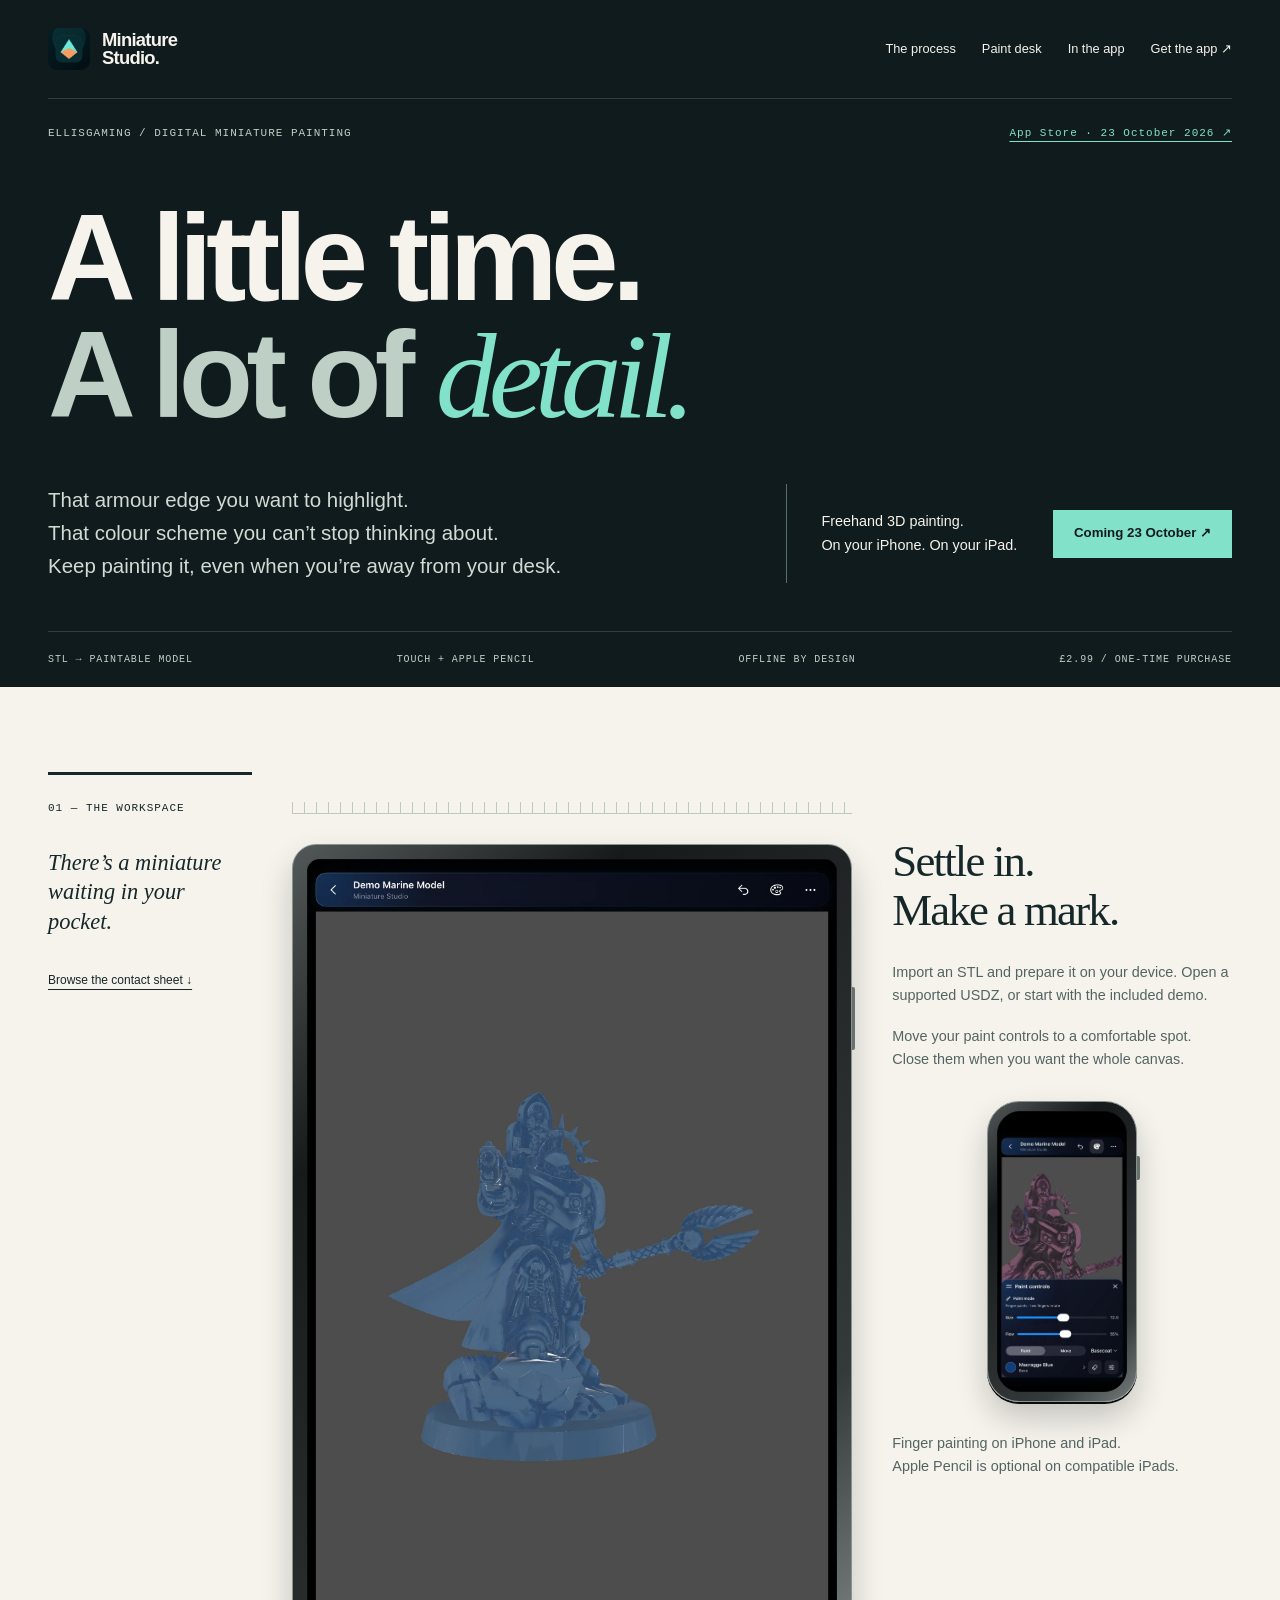
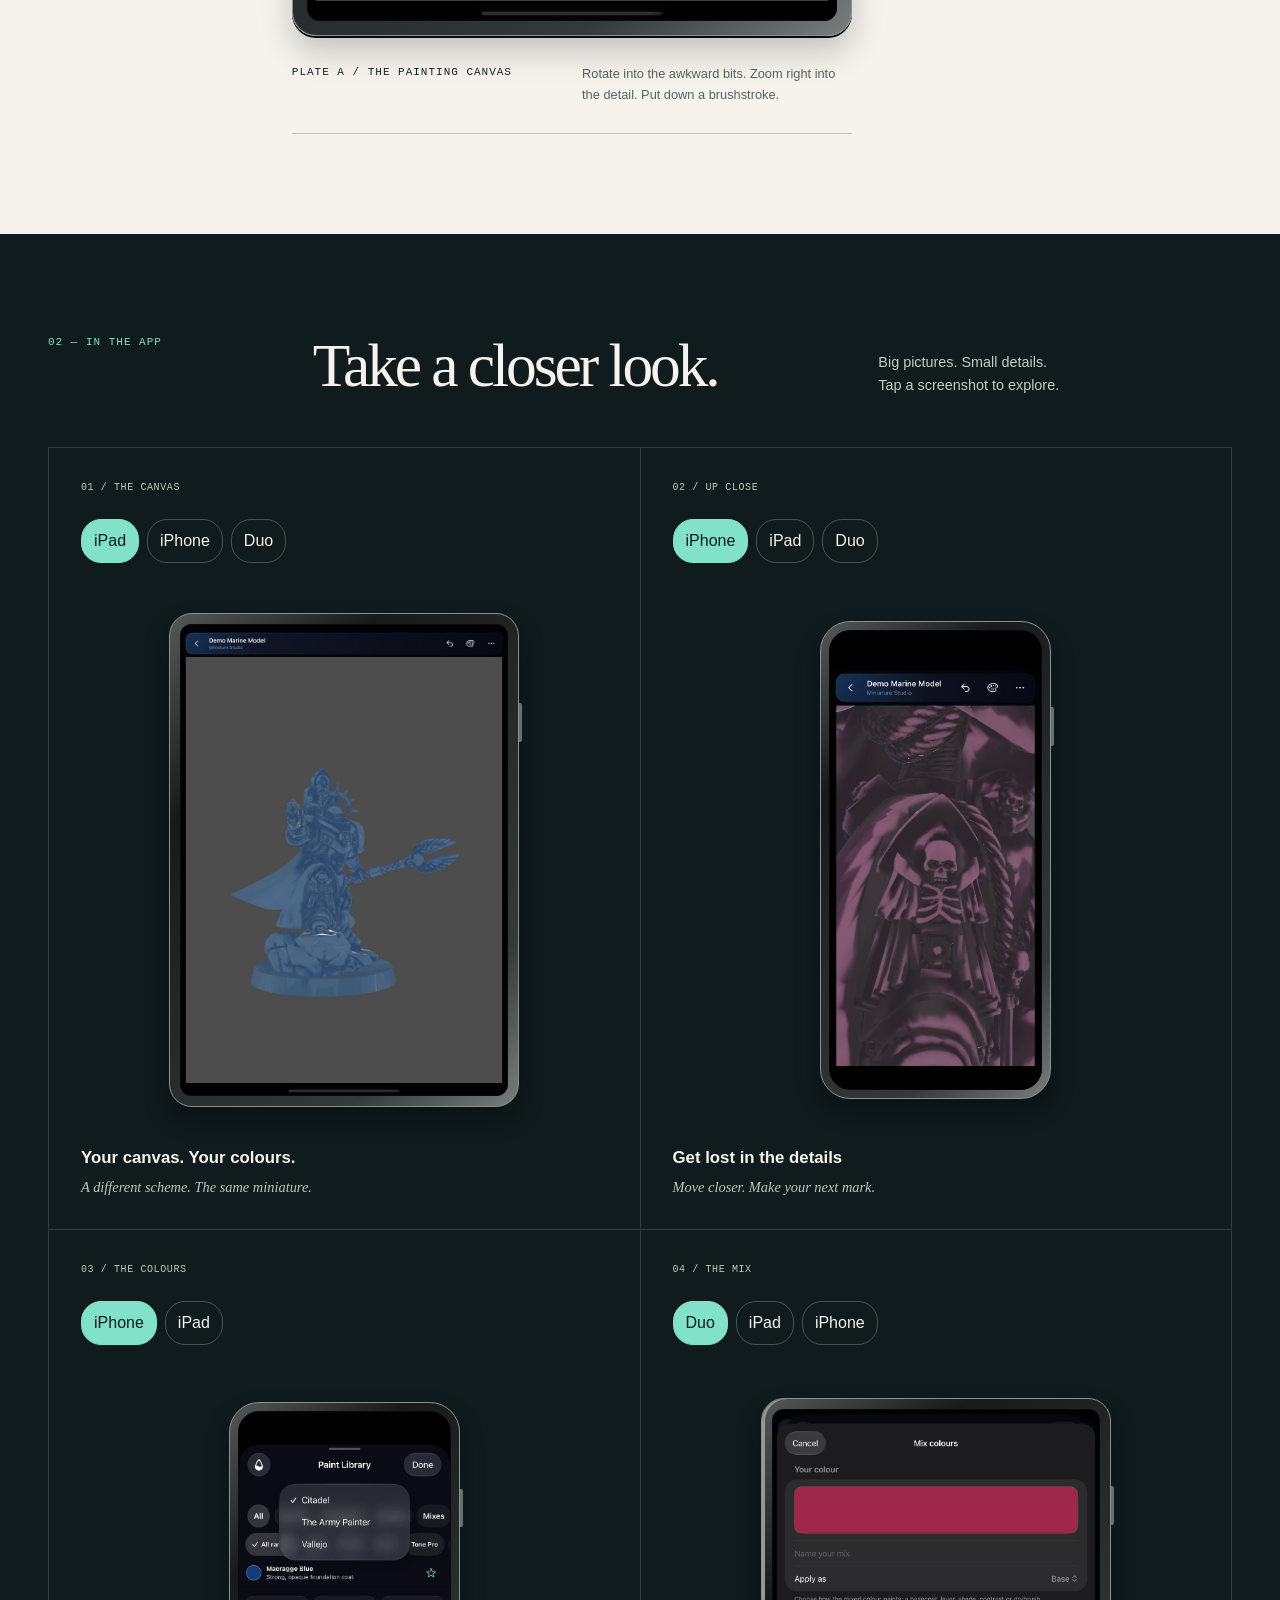
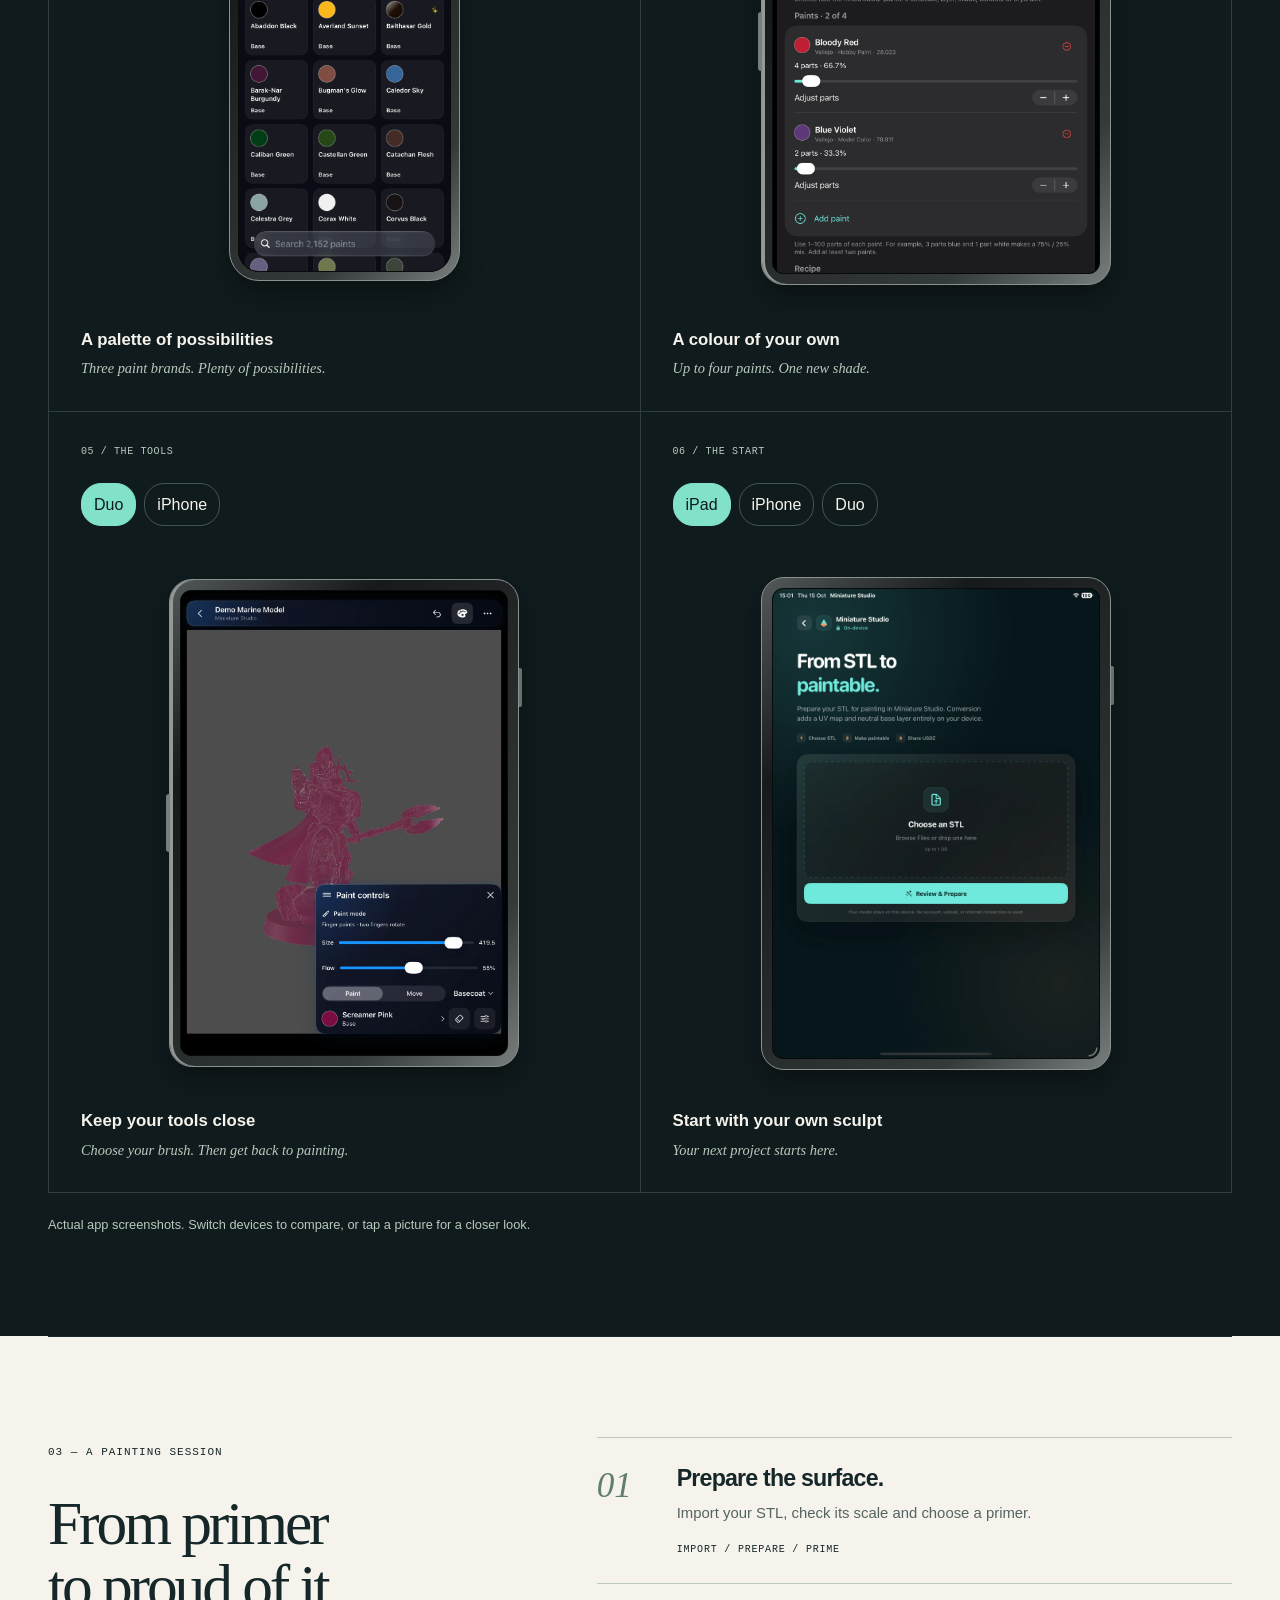
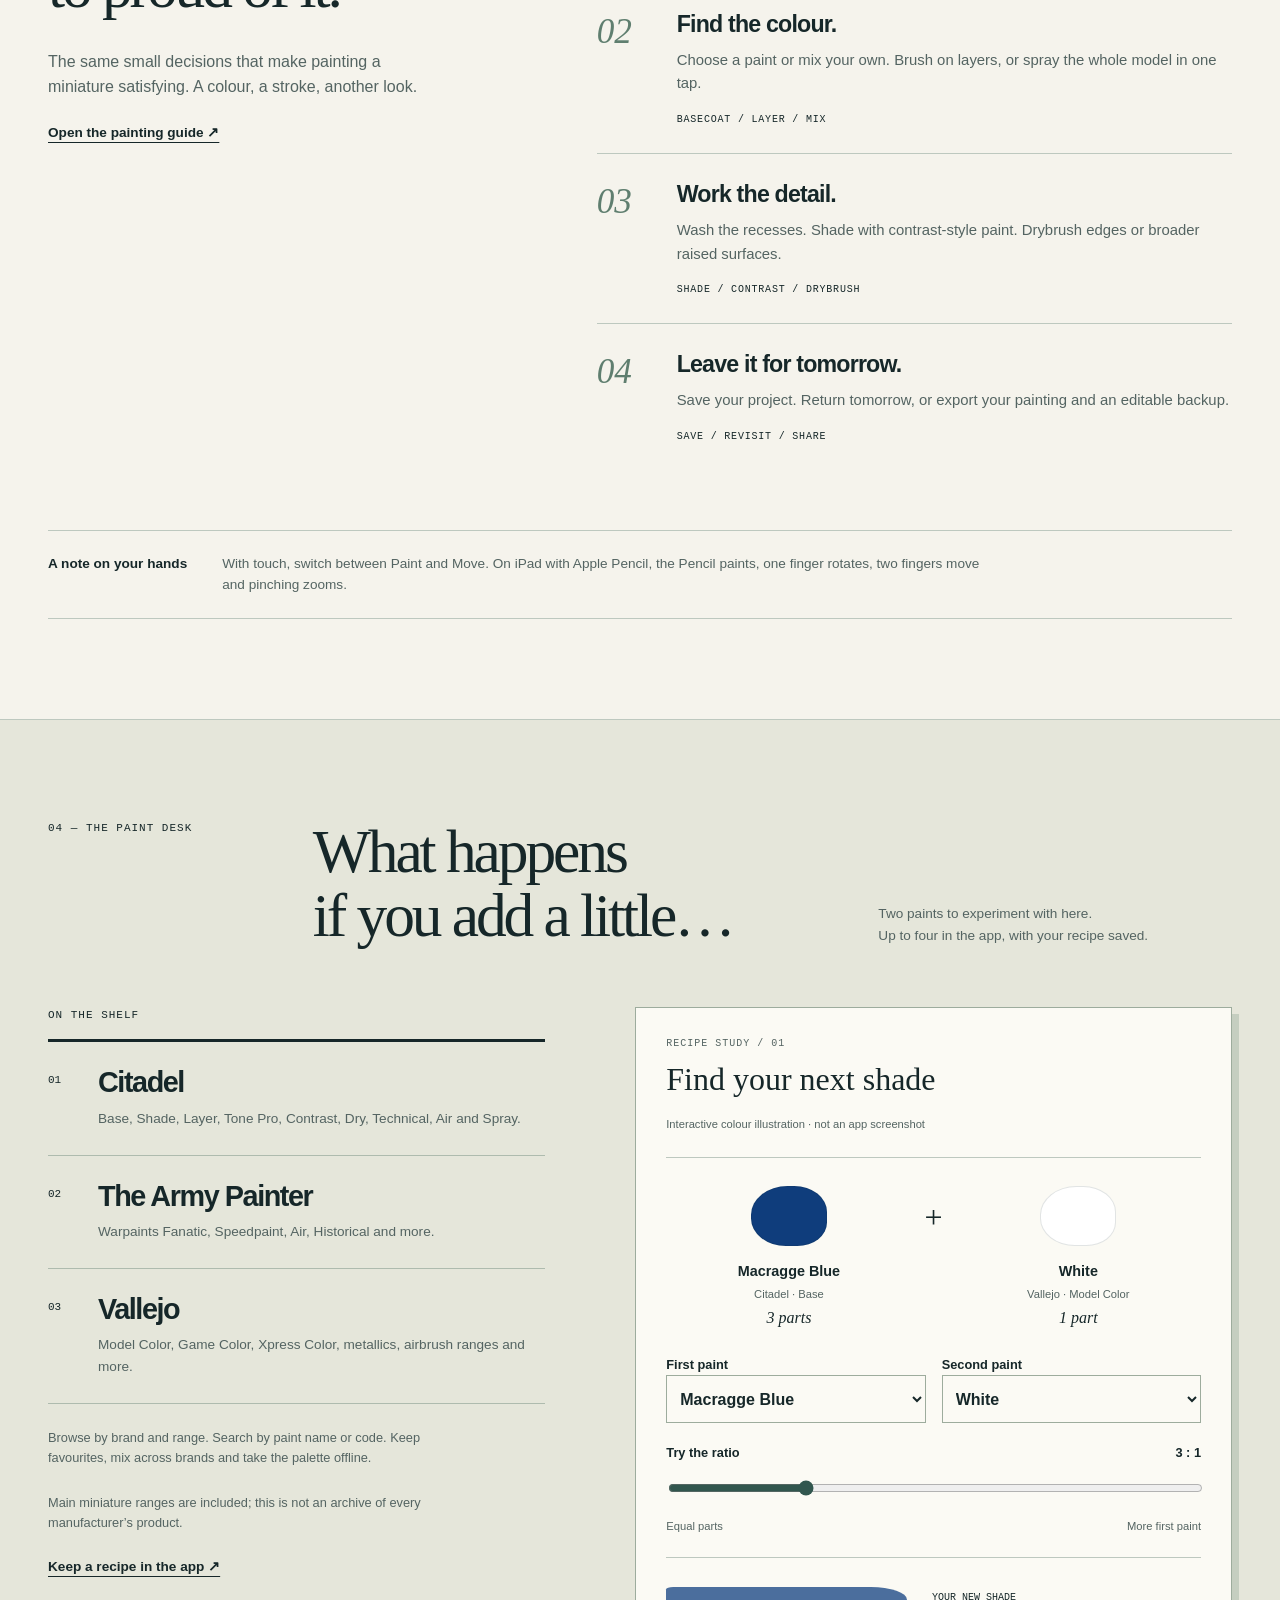
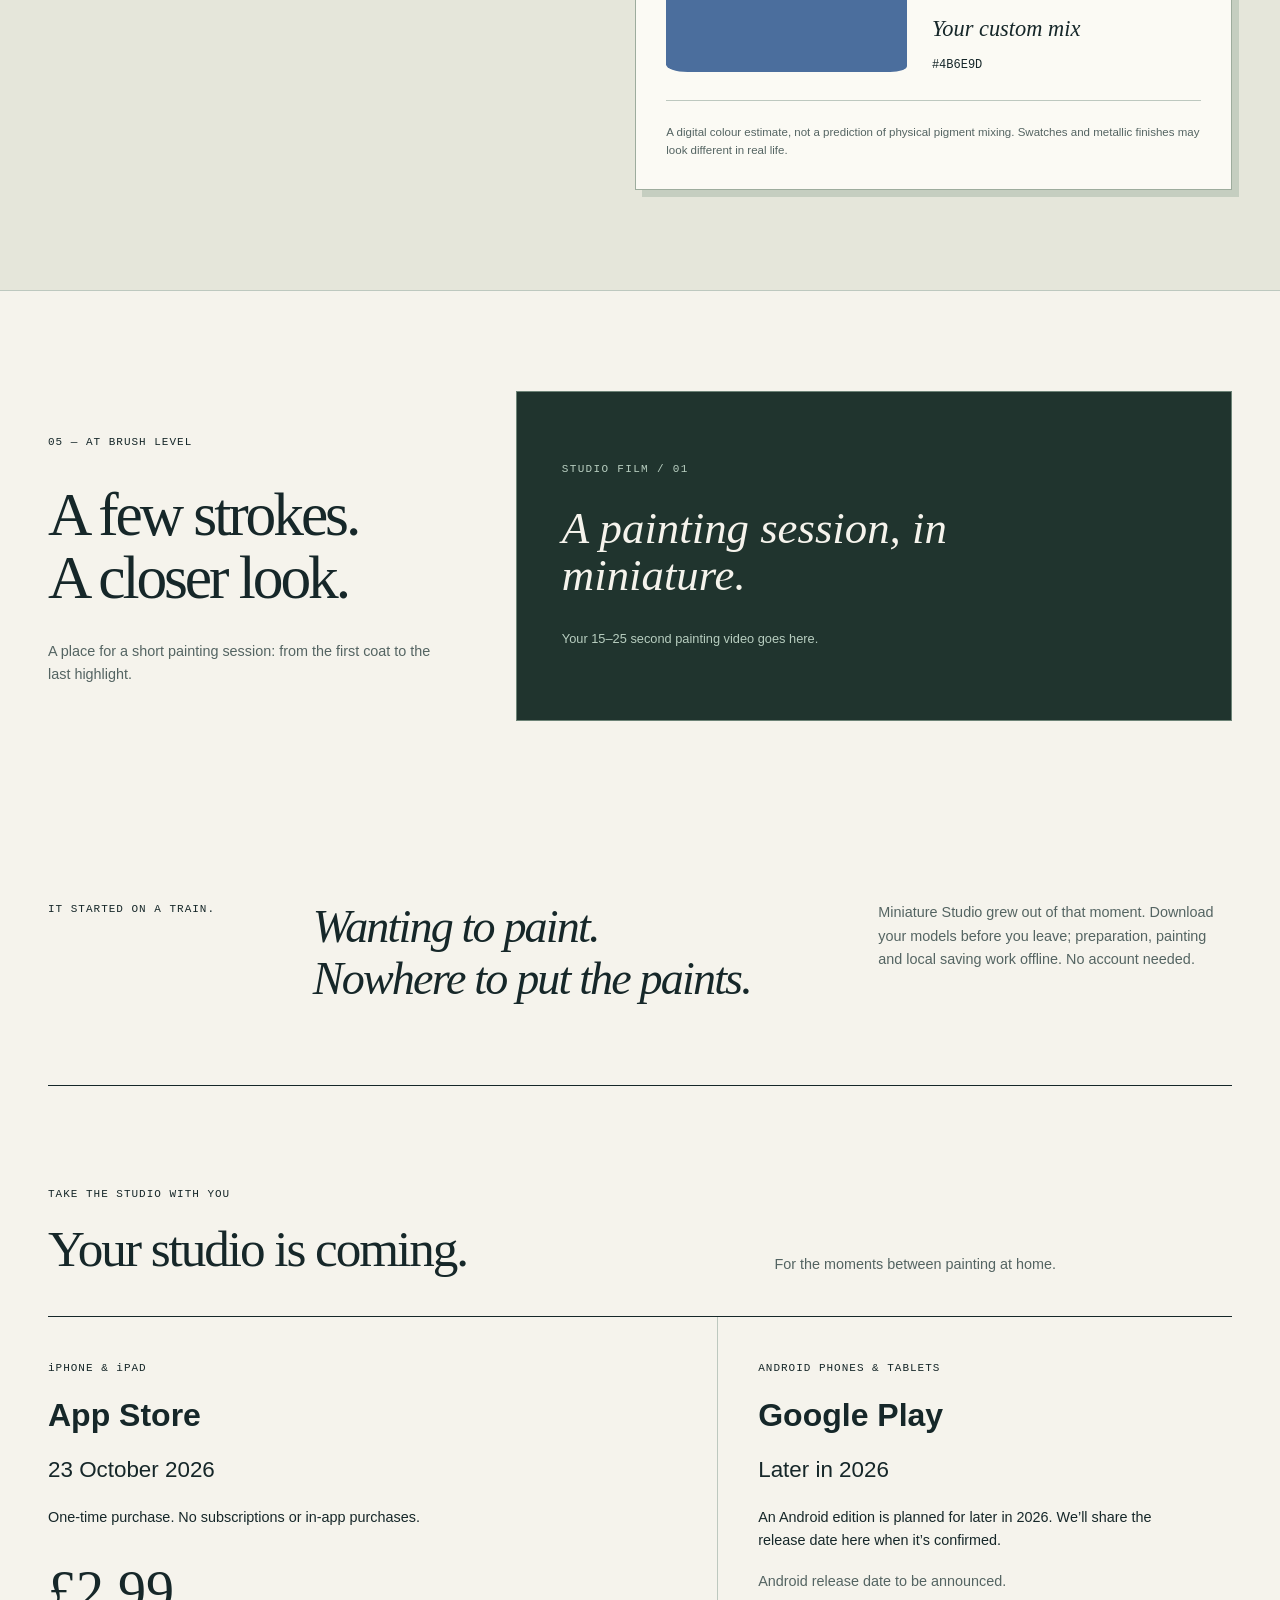
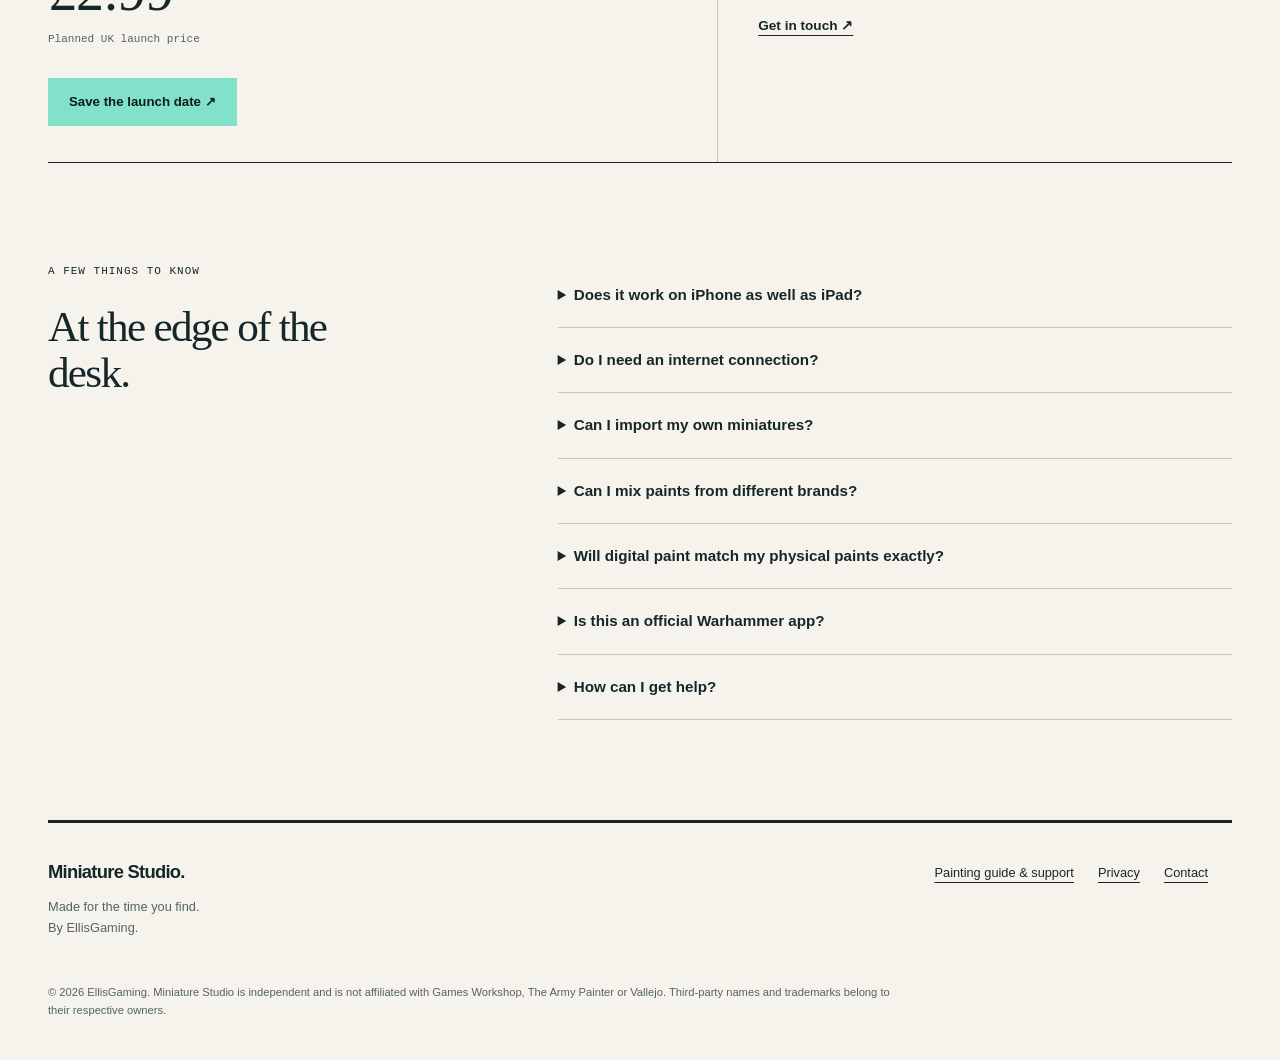
==== index.html @ 8c5d3e92 "Pictures added" ====
<!doctype html>
<html lang="en-GB">
<head>
  <meta charset="utf-8"><meta name="viewport" content="width=device-width, initial-scale=1">
  <title>Miniature Studio — Your painting desk, anywhere.</title>
  <meta name="description" content="Freehand 3D miniature painting for iPhone and iPad. Explore Citadel, The Army Painter and Vallejo paint references, and mix your own colours. Launching on the App Store 23 October 2026. Google Play planned later in 2026.">
  <meta name="theme-color" content="#101b1d">
  <meta property="og:type" content="website">
  <meta property="og:image" content="https://14ellisj.github.io/MiniatureStudio/assets/social-preview.png">
  <meta property="og:image:width" content="1200"><meta property="og:image:height" content="630">
  <meta property="og:image:alt" content="Miniature Studio — Your painting desk, anywhere. For iPhone and iPad.">
  <meta name="twitter:card" content="summary_large_image">
  <meta name="twitter:image" content="https://14ellisj.github.io/MiniatureStudio/assets/social-preview.png">
  <link rel="canonical" href="https://14ellisj.github.io/MiniatureStudio/">
  <meta property="og:title" content="Miniature Studio — Your painting desk, anywhere.">
  <meta property="og:description" content="Freehand 3D miniature painting for iPhone and iPad. Explore Citadel, The Army Painter and Vallejo paint references, and mix your own colours. Launching on the App Store 23 October 2026. Google Play planned later in 2026.">
  <link rel="icon" href="assets/icon.png"><link rel="stylesheet" href="style.css">
  <script defer src="site-config.js"></script><script defer src="site.js"></script>
</head>
<body>
<a class="skip" href="#main">Skip to content</a>
<main id="main"><div class="cover">
<header class="header wrap"><a class="brand" href="index.html"><img src="assets/icon.png" width="42" height="42" alt=""><span>Miniature<br>Studio.</span></a><nav aria-label="Main navigation"><a href="#guide">The process</a><a href="#paints">Paint desk</a><a href="#gallery">In the app</a><a href="#release">Get the app ↗</a></nav></header>
<section class="cover-story wrap">
<div class="issue-line"><span>ELLISGAMING / DIGITAL MINIATURE PAINTING</span><a href="#release">App Store · 23 October 2026 ↗</a></div>
<h1>A little time.<br><span>A lot of</span> <em>detail.</em></h1>
<div class="cover-bottom"><p>That armour edge you want to highlight.<br>That colour scheme you can’t stop thinking about.<br>Keep painting it, even when you’re away from your desk.</p><div><p>Freehand 3D painting.<br>On your iPhone. On your iPad.</p><a class="button primary" href="#release">Coming 23 October ↗</a></div></div>
<div class="cover-spec"><span>STL → PAINTABLE MODEL</span><span>TOUCH + APPLE PENCIL</span><span>OFFLINE BY DESIGN</span><span>£2.99 / ONE-TIME PURCHASE</span></div>
</section>
</div>
<section class="opening-spread wrap" id="features">
<aside class="margin-note"><span>01 — THE WORKSPACE</span><p>There’s a miniature<br>waiting in your pocket.</p><a href="#gallery">Browse the contact sheet ↓</a></aside>
<div class="workspace-stage"><div class="ruler" aria-hidden="true"></div><div id="hero-tablet"></div><div class="workspace-caption"><span>PLATE A / THE PAINTING CANVAS</span><p>Rotate into the awkward bits. Zoom right into the detail. Put down a brushstroke.</p></div></div>
<div class="workspace-notes"><h2>Settle in.<br>Make a mark.</h2><p>Import an STL and prepare it on your device. Open a supported USDZ, or start with the included demo.</p><p>Move your paint controls to a comfortable spot. Close them when you want the whole canvas.</p><div id="hero-phone"></div><p class="small">Finger painting on iPhone and iPad.<br>Apple Pencil is optional on compatible iPads.</p></div>
</section>
<section class="gallery-section section" id="gallery"><div class="wrap"><div class="contact-heading"><span>02 — IN THE APP</span><h2>Take a closer look.</h2><p>Big pictures. Small details.<br>Tap a screenshot to explore.</p></div><div id="gallery-grid" class="gallery-grid"></div><noscript><p>Enable JavaScript to view the screenshot gallery.</p></noscript><p class="small">Device-framed spaces for release screenshots. Select an available picture to enlarge it.</p></div></section>
<section class="process wrap section" id="guide">
<div class="chapter"><span>03 — A PAINTING SESSION</span><h2>From primer<br>to proud of it.</h2><p>The same small decisions that make painting a miniature satisfying. A colour, a stroke, another look.</p><a class="text-link" href="support.html">Open the painting guide ↗</a></div>
<ol class="process-list">
<li><span>01</span><div><h3>Prepare the surface.</h3><p>Import your STL, check its scale and choose a primer.</p><small>IMPORT / PREPARE / PRIME</small></div></li>
<li><span>02</span><div><h3>Find the colour.</h3><p>Choose a paint or mix your own. Brush on layers, or spray the whole model in one tap.</p><small>BASECOAT / LAYER / MIX</small></div></li>
<li><span>03</span><div><h3>Work the detail.</h3><p>Wash the recesses. Shade with contrast-style paint. Drybrush edges or broader raised surfaces.</p><small>SHADE / CONTRAST / DRYBRUSH</small></div></li>
<li><span>04</span><div><h3>Leave it for tomorrow.</h3><p>Save your project. Return tomorrow, or export your painting and an editable backup.</p><small>SAVE / REVISIT / SHARE</small></div></li>
</ol>
<div class="gesture-note"><strong>A note on your hands</strong><p>With touch, switch between Paint and Move. On iPad with Apple Pencil, the Pencil paints, one finger rotates, two fingers move and pinching zooms.</p></div>
</section>
<section id="paints" class="paint-desk section"><div class="wrap">
<div class="desk-heading"><span>04 — THE PAINT DESK</span><h2>What happens<br>if you add a little…</h2><p>Two paints to experiment with here.<br>Up to four in the app, with your recipe saved.</p></div>
<div class="desk-layout">
<div class="paint-register"><p class="register-label">ON THE SHELF</p><article><span>01</span><h3>Citadel</h3><p>Base, Shade, Layer, Tone Pro, Contrast, Dry, Technical, Air and Spray.</p></article><article><span>02</span><h3>The Army Painter</h3><p>Warpaints Fanatic, Speedpaint, Air, Historical and more.</p></article><article><span>03</span><h3>Vallejo</h3><p>Model Color, Game Color, Xpress Color, metallics, airbrush ranges and more.</p></article><p class="small">Browse by brand and range. Search by paint name or code. Keep favourites, mix across brands and take the palette offline.</p><p class="small">Main miniature ranges are included; this is not an archive of every manufacturer’s product.</p><a class="text-link" href="support.html#colour-mixing">Keep a recipe in the app ↗</a></div>
<figure class="mixing-note">
          <figcaption><span>RECIPE STUDY / 01</span><strong>Find your next shade</strong><small>Interactive colour illustration · not an app screenshot</small></figcaption>
          <div class="mix-ingredients"><div><span id="paint-a-swatch" class="paint-daub" style="--swatch:#0F3D7C" aria-hidden="true"></span><strong id="paint-a-name">Macragge Blue</strong><small id="paint-a-range">Citadel · Base</small><span id="blue-parts">3 parts</span></div><span class="mix-plus" aria-hidden="true">+</span><div><span id="paint-b-swatch" class="paint-daub" style="--swatch:#FFFFFF" aria-hidden="true"></span><strong id="paint-b-name">White</strong><small id="paint-b-range">Vallejo · Model Color</small><span>1 part</span></div></div>
          <div id="mix-demo-controls" hidden><div class="mix-paint-choices"><label for="mix-paint-a">First paint<select id="mix-paint-a"></select></label><label for="mix-paint-b">Second paint<select id="mix-paint-b"></select></label></div><label for="mix-ratio">Try the ratio <output id="mix-ratio-value" for="mix-ratio">3 : 1</output></label><input id="mix-ratio" type="range" min="1" max="9" step="1" value="3" aria-describedby="mix-demo-note"><div class="ratio-endpoints"><span>Equal parts</span><span>More first paint</span></div></div>
          <div class="mix-result"><span id="mixed-swatch" class="mixed-stroke" style="--mixed:#4B6E9D" aria-hidden="true"></span><div><span>YOUR NEW SHADE</span><strong>Your custom mix</strong><code id="mixed-hex" aria-live="polite">#4B6E9D</code></div></div>
          <p id="mix-demo-note">A digital colour estimate, not a prediction of physical pigment mixing. Swatches and metallic finishes may look different in real life.</p>
        </figure>
</div></div></section>
<section class="session-film wrap section" id="demo"><div><span class="eyebrow">05 — AT BRUSH LEVEL</span><h2>A few strokes.<br>A closer look.</h2><p>A place for a short painting session: from the first coat to the last highlight.</p></div><div id="painting-video"></div></section>
<section class="travel-note wrap"><span>IT STARTED ON A TRAIN.</span><p>Wanting to paint.<br>Nowhere to put the paints.</p><div>Miniature Studio grew out of that moment. Download your models before you leave; preparation, painting and local saving work offline. No account needed.</div></section>
<section id="release" class="wrap section"><div class="section-heading"><div><p class="eyebrow">TAKE THE STUDIO WITH YOU</p><h2>Your studio is coming.</h2></div><p>For the moments between painting at home.</p></div><div class="release-grid"><article class="release-card apple"><span class="platform-label">iPHONE & iPAD</span><h3>App Store</h3><p class="release-date" id="apple-status">23 October 2026</p><p>One-time purchase. No subscriptions or in-app purchases.</p><p class="price">£2.99 <small>Planned UK launch price</small></p><a id="apple-link" class="button primary" href="launch.ics" download>Save the launch date ↗</a></article><article class="release-card android"><span class="platform-label">ANDROID PHONES & TABLETS</span><h3>Google Play</h3><p class="release-date" id="android-status">Later in 2026</p><p>An Android edition is planned for later in 2026. We’ll share the release date here when it’s confirmed.</p><p class="availability" id="android-note">Android release date to be announced.</p><a id="android-link" class="text-link" href="mailto:jakeellis5000@icloud.com?subject=Miniature%20Studio%20for%20Android">Get in touch ↗</a></article></div></section>
<section class="wrap faq section"><p class="eyebrow">A FEW THINGS TO KNOW</p><h2>At the edge of the desk.</h2><details><summary>Does it work on iPhone as well as iPad?</summary><p>Yes. Miniature Studio supports touch painting on both iPhone and iPad. Apple Pencil is optional and works on compatible iPads.</p></details><details><summary>Do I need an internet connection?</summary><p>Core preparation, painting and saving work offline. Download models stored with cloud providers before you travel. Online sharing and website links need a connection.</p></details><details><summary>Can I import my own miniatures?</summary><p>Yes. Prepare STL models on your device, or open supported USDZ files. Very dense models may need a lighter working mesh. Only import and share files you have permission to use.</p></details><details><summary>Can I mix paints from different brands?</summary><p>Yes. Choose Mix colours in the Paint Library, add up to four supported paints and adjust the number of parts for each. You can combine brands, name the result and save it. Ratios are kept in the recipe. Clear mediums and reference-only effects are not mixing ingredients.</p></details><details><summary>Will digital paint match my physical paints exactly?</summary><p>Colours and brush effects are digital approximations. Screens, lighting and real paint finishes all affect appearance. Specialist entries marked reference-only do not simulate their physical effects.</p></details><details><summary>Is this an official Warhammer app?</summary><p>No. Miniature Studio is an independent app by EllisGaming and is not affiliated with, endorsed by or sponsored by Games Workshop, The Army Painter or Vallejo. Third-party paint names are used for identification and reference.</p></details><details><summary>How can I get help?</summary><p>Visit our <a href="support.html">support page</a> or email <a href="mailto:jakeellis5000@icloud.com">jakeellis5000@icloud.com</a>. Include your device, app version and a description of the issue.</p></details></section>
</main>
<footer class="wrap footer"><div><a class="brand" href="index.html">Miniature Studio.</a><p>Made for the time you find.<br>By EllisGaming.</p></div><div><a href="support.html">Painting guide & support</a><a href="privacy.html">Privacy</a><a href="mailto:jakeellis5000@icloud.com">Contact</a><div id="social-links"></div></div><p class="legal">© 2026 EllisGaming. Miniature Studio is independent and is not affiliated with Games Workshop, The Army Painter or Vallejo. Third-party names and trademarks belong to their respective owners.</p></footer>
<aside id="launch-reminder" class="launch-reminder" aria-labelledby="reminder-title" hidden>
<button type="button" class="reminder-close" aria-label="Dismiss launch reminder">×</button>
<p class="eyebrow">SAVE A LITTLE PAINTING TIME</p>
<h2 id="reminder-title">A date for your diary.</h2>
<p>Miniature Studio comes to the App Store on <strong id="reminder-date">23 October 2026</strong>.</p>
<a class="button primary" id="reminder-download" href="launch.ics" download="Miniature-Studio-launch.ics">Add launch to my calendar ↓</a>
<p class="small">Works with Apple Calendar and other calendar apps. Open the downloaded file to add the event.</p>
<button type="button" class="reminder-later">Maybe later</button>
</aside>
<dialog id="lightbox" aria-labelledby="lightbox-caption"><button class="close" aria-label="Close image">×</button><div id="lightbox-media"></div><p id="lightbox-caption"></p></dialog>
</body></html>
---- style.css ----
:root{--ink:#162729;--muted:#546462;--paper:#f5f3ec;--mint:#81e1c9;--line:#bdc8bf;--dark:#101b1d}
*{box-sizing:border-box}html{scroll-behavior:smooth;scroll-padding-top:24px}body{margin:0;background:var(--paper);color:var(--ink);font-family:-apple-system,BlinkMacSystemFont,'Segoe UI',sans-serif;line-height:1.6}a{color:inherit;text-underline-offset:5px}button,input,select{font:inherit}a,button,input,select,summary{-webkit-tap-highlight-color:transparent}a:focus-visible,button:focus-visible,input:focus-visible,select:focus-visible,summary:focus-visible{outline:3px solid #21876c;outline-offset:5px}img{display:block;max-width:100%}h1,h2,h3,p,figure{margin:0}h1,h2,h3{line-height:1.06}p+p{margin-top:18px}.wrap{width:min(1340px,calc(100% - 96px));margin-inline:auto}.section{padding-block:100px}.small{font-size:.8rem;color:var(--muted)}.text-link{font-size:.85rem;font-weight:650;display:inline-block;margin-top:22px}.eyebrow,.issue-line,.cover-spec,.margin-note>span,.workspace-caption>span,.chapter>span,.desk-heading>span,.contact-heading>span,.register-label,.travel-note>span,.platform-label{font:11px/1.5 ui-monospace,SFMono-Regular,Consolas,monospace;letter-spacing:.09em}
.cover{background:var(--dark);color:var(--paper);padding-bottom:0}.header{display:flex;justify-content:space-between;align-items:center;gap:30px;padding-block:28px;border-bottom:1px solid #71877d55}.brand{display:flex;align-items:center;gap:12px;text-decoration:none;font-weight:750;font-size:1.15rem;line-height:1;letter-spacing:-.04em}.brand img{border-radius:9px}nav{display:flex;flex-wrap:wrap;gap:26px;font-size:.8rem}nav a{text-decoration:none;padding-block:10px}.issue-line{display:flex;justify-content:space-between;gap:24px;color:#bed0c5;padding-block:26px}.issue-line a{color:var(--mint)}.cover-story h1{font-size:clamp(65px,9.5vw,148px);font-weight:680;letter-spacing:-.055em;line-height:.97;padding:32px 0 48px}.cover-story h1 span{color:#bed0c5}.cover-story h1 em{font-family:Georgia,serif;color:var(--mint);font-weight:400;letter-spacing:-.065em}.cover-bottom{display:grid;grid-template-columns:1.5fr 1fr;gap:70px;padding-bottom:48px}.cover-bottom>p{font-size:clamp(16px,1.6vw,21px);color:#d2dbd3;max-width:640px}.cover-bottom>div{border-left:1px solid #577068;padding-left:34px;font-size:.9rem;display:flex;align-items:center;justify-content:space-between;gap:24px}.button{display:inline-flex;align-items:center;justify-content:center;min-height:48px;padding:13px 20px;text-decoration:none;font-size:.83rem;font-weight:700;border:1px solid currentColor;line-height:1.4}.primary{background:var(--mint);color:var(--dark);border-color:var(--mint)}.button:hover{filter:brightness(.94)}.cover-spec{display:flex;justify-content:space-between;gap:20px;border-top:1px solid #71877d55;padding:20px 0;color:#bed0c5;font-size:10px}
.opening-spread{display:grid;grid-template-columns:.6fr 1.65fr 1fr;gap:40px;padding:85px 0 100px;align-items:start}.margin-note{border-top:3px solid var(--ink);padding-top:18px}.margin-note p{font:italic 1.4rem/1.3 Georgia,serif;margin:30px 0}.margin-note a{font-size:.75rem}.workspace-stage{min-width:0;padding-top:30px;position:relative}.ruler{height:12px;margin-bottom:30px;background:repeating-linear-gradient(90deg,var(--line) 0 1px,transparent 1px 12px);border-bottom:1px solid var(--line)}.workspace-caption{display:grid;grid-template-columns:1fr 1fr;gap:20px;border-bottom:1px solid var(--line);padding:28px 0}.workspace-caption p{font-size:.8rem;color:var(--muted)}.workspace-notes{padding-top:65px}.workspace-notes h2{font:2.8rem/1.1 Georgia,serif;letter-spacing:-.04em;margin-bottom:26px}.workspace-notes>p{font-size:.9rem;color:var(--muted)}#hero-phone{width:150px;margin:30px auto}.device-frame{padding:10px;background:#172225;border:1px solid #627269;border-radius:24px;box-shadow:0 7px 0 #bac6bb;max-width:100%;margin:auto}.device-screen{overflow:hidden;border-radius:15px;background:#d1dbcb}.device-screen img{width:100%;height:auto}.device-iphone{padding:7px;border-radius:27px;max-width:240px}.device-iphone .device-screen{border-radius:21px}.image-placeholder{aspect-ratio:3/4;display:flex;flex-direction:column;align-items:center;justify-content:center;text-align:center;padding:24px;background:#d1dbcb;color:#284638;background-image:linear-gradient(90deg,transparent calc(50% - .5px),#819b8528 50%,transparent calc(50% + .5px)),linear-gradient(transparent calc(50% - .5px),#819b8528 50%,transparent calc(50% + .5px))}.image-placeholder:before{content:'[ IMAGE ]';font:10px monospace;letter-spacing:.15em;margin-bottom:20px}.image-placeholder strong{font:normal clamp(1.1rem,2.3vw,2.1rem)/1.1 Georgia,serif;max-width:240px}.image-placeholder span{font:10px/1.5 monospace;max-width:180px;margin-top:22px}.device-iphone .image-placeholder{aspect-ratio:9/19.5;background-color:#e1d9c8;padding:14px}.device-iphone .image-placeholder strong{font-size:1.15rem}.device-iphone .image-placeholder span{font-size:9px}
.process{border-top:1px solid var(--ink);display:grid;grid-template-columns:1fr 1.3fr;gap:60px}.chapter{max-width:390px}.chapter h2,.desk-heading h2,.contact-heading h2,.session-film h2{font:clamp(2.8rem,4.8vw,4.5rem)/1.03 Georgia,serif;letter-spacing:-.05em;margin:30px 0}.chapter>p{color:var(--muted)}.process-list{list-style:none;padding:0;margin:0}.process-list li{display:grid;grid-template-columns:60px 1fr;gap:20px;border-top:1px solid var(--line);padding:28px 0}.process-list li>span{font:italic 2.2rem Georgia,serif;color:#5f7e6f}.process-list h3{font-size:1.45rem;letter-spacing:-.035em;margin-bottom:12px}.process-list p{font-size:.93rem;color:var(--muted)}.process-list small{display:block;font:10px monospace;letter-spacing:.08em;margin-top:18px}.gesture-note{grid-column:1/-1;display:flex;gap:35px;border-block:1px solid var(--line);padding:22px 0;font-size:.85rem}.gesture-note strong{white-space:nowrap}.gesture-note p{max-width:780px;color:var(--muted)}
.paint-desk{background:#e5e6da;border-block:1px solid var(--line)}.desk-heading{display:grid;grid-template-columns:.65fr 1.5fr 1fr;gap:35px;align-items:end;margin-bottom:60px}.desk-heading>span{align-self:start}.desk-heading h2{margin:0}.desk-heading>p{font-size:.85rem;color:var(--muted)}.desk-layout{display:grid;grid-template-columns:1fr 1.2fr;gap:90px}.paint-register{min-width:0}.register-label{border-bottom:3px solid var(--ink);padding-bottom:16px}.paint-register article{display:grid;grid-template-columns:30px 1fr;gap:10px 20px;padding:25px 0;border-bottom:1px solid #aebbae}.paint-register article>span{font:11px monospace;padding-top:7px}.paint-register h3{font-size:1.8rem;letter-spacing:-.05em}.paint-register article p{grid-column:2;font-size:.85rem;color:var(--muted)}.paint-register>.small{margin-top:24px;max-width:400px}
.mixing-note{background:#fbfaf4;border:1px solid #9dac9d;padding:30px;min-width:0;box-shadow:7px 7px 0 #c5cec0}.mixing-note figcaption{border-bottom:1px solid var(--line);padding-bottom:22px}.mixing-note figcaption>span{display:block;font:10px monospace;letter-spacing:.1em;color:var(--muted)}.mixing-note figcaption strong{display:block;font:2rem Georgia,serif;margin:12px 0}.mixing-note figcaption small{font-size:.7rem;color:var(--muted)}.mix-ingredients{display:grid;grid-template-columns:minmax(0,1fr) 20px minmax(0,1fr);gap:12px;text-align:center;align-items:start;margin:28px 0}.paint-daub{display:block;height:60px;width:76px;background:var(--swatch);margin:0 auto 16px;border-radius:48% 43% 39% 46%;border:1px solid #16272920}.mix-ingredients strong,.mix-ingredients small,.mix-ingredients div>span:last-child{display:block}.mix-ingredients strong{font-size:.9rem;line-height:1.3}.mix-ingredients small{font-size:.7rem;color:var(--muted);margin:5px 0}.mix-ingredients div>span:last-child{font:italic 1rem Georgia,serif}.mix-plus{font:2rem Georgia,serif;padding-top:13px}.mix-paint-choices{display:grid;grid-template-columns:1fr 1fr;gap:16px;margin:20px 0}.mix-paint-choices select{display:block;width:100%;min-width:0;min-height:48px;padding:9px;background:#fbfaf4;color:var(--ink);border:1px solid #9dac9d;border-radius:0;font-size:16px}.mix-paint-choices label{min-width:0}#mix-demo-controls label{font-size:.8rem;font-weight:600}#mix-demo-controls>label{display:flex;justify-content:space-between}#mix-ratio{width:100%;height:44px;accent-color:#31564e}.ratio-endpoints{display:flex;justify-content:space-between;font-size:.7rem;color:var(--muted)}.mix-result{display:flex;align-items:center;gap:25px;padding:24px 0;margin:22px 0;border-block:1px solid var(--line)}.mixed-stroke{background:var(--mixed);width:45%;height:85px;display:block;border-radius:3% 15% 7% 9%}.mix-result div>span{font:10px monospace}.mix-result strong{font:italic 1.4rem Georgia,serif;display:block;margin:8px 0}.mix-result code{font-size:.75rem}#mix-demo-note{font-size:.72rem;color:var(--muted)}
.session-film{display:grid;grid-template-columns:1fr 1.8fr;gap:70px;align-items:center}.session-film p{font-size:.9rem;color:var(--muted)}.video-placeholder{min-height:330px;border:1px solid #6d8377;background:#20342e;color:#f5f3ec;display:flex;flex-direction:column;justify-content:center;padding:45px}.video-placeholder>span{font:11px monospace;letter-spacing:.12em;color:#b8cec0}.video-placeholder strong{font:italic 2.8rem/1.05 Georgia,serif;margin:30px 0;max-width:400px}.video-placeholder p{color:#b8cec0;font-size:.8rem}#painting-video video{display:block;width:100%;max-height:650px;background:var(--dark)}.video-transcript{margin-top:20px}
.gallery-section{background:var(--dark);color:var(--paper)}.contact-heading{display:grid;grid-template-columns:.65fr 1.5fr 1fr;gap:35px;align-items:end;margin-bottom:50px}.contact-heading h2{margin:0}.contact-heading>span{align-self:start;color:var(--mint)}.contact-heading>p{font-size:.9rem;color:#bed0c5}.gallery-grid{display:grid;grid-template-columns:repeat(4,minmax(0,1fr));border-left:1px solid #71877d55;border-top:1px solid #71877d55}.gallery-item{padding:22px;border-right:1px solid #71877d55;border-bottom:1px solid #71877d55;min-width:0}.gallery-item:first-child{grid-column:span 2;grid-row:span 2}.gallery-stage{font:10px/1.5 monospace;color:#b9c9bd;letter-spacing:.06em;margin-bottom:24px}.gallery-item button,.gallery-slot{width:100%;display:block;border:0;background:transparent;padding:6px 10px 20px}.gallery-item button{cursor:zoom-in}.gallery-item .device-frame{max-width:200px;box-shadow:none;padding:6px;border-radius:17px}.gallery-item:first-child .device-frame{max-width:360px}.gallery-item .device-screen{border-radius:11px}.gallery-item .device-iphone{max-width:125px}.gallery-item .image-placeholder{padding:15px}.gallery-item .image-placeholder strong{font-size:1.2rem}.gallery-item:first-child .image-placeholder strong{font-size:2rem}.gallery-item .image-placeholder span{font-size:9px}.gallery-item figcaption strong{display:block;font-size:.85rem;line-height:1.3}.gallery-item figcaption span{display:block;font:italic .9rem/1.4 Georgia,serif;color:#b9c9bd;margin-top:8px}.gallery-section .small{color:#b9c9bd;margin-top:22px}
.travel-note{display:grid;grid-template-columns:.65fr 1.5fr 1fr;gap:35px;padding-block:80px;border-bottom:1px solid var(--ink)}.travel-note>p{font:italic clamp(2rem,3.6vw,3.3rem)/1.12 Georgia,serif;letter-spacing:-.04em}.travel-note>div{font-size:.9rem;color:var(--muted)}
.section-heading{display:grid;grid-template-columns:1.5fr 1fr;gap:40px;align-items:end;margin-bottom:40px}.section-heading h2{font:clamp(2.5rem,4vw,3.8rem)/1.05 Georgia,serif;letter-spacing:-.04em;margin-top:20px}.section-heading>p{color:var(--muted);font-size:.9rem}.release-grid{display:grid;grid-template-columns:1.3fr 1fr;border-block:1px solid var(--ink)}.release-card{padding:36px 40px 36px 0}.release-card+.release-card{padding-left:40px;border-left:1px solid var(--line)}.release-card h3{font-size:2rem;margin:20px 0}.release-card>p{font-size:.9rem}.release-card .release-date{font-size:1.4rem}.release-card .price{font:3.5rem Georgia,serif;margin:30px 0}.price small{display:block;font:11px/1.5 monospace;margin-top:8px;color:var(--muted)}.availability{color:var(--muted)}.faq{padding-top:0;display:grid;grid-template-columns:1fr 1.5fr;gap:0 60px}.faq>.eyebrow{grid-column:1}.faq>h2{grid-column:1;grid-row:2/9;font:2.7rem/1.05 Georgia,serif;letter-spacing:-.04em;max-width:280px;margin-top:25px}.faq details{grid-column:2;border-bottom:1px solid var(--line);padding:20px 0}.faq details:first-of-type{grid-row:1/3}.faq summary{cursor:pointer;font-size:.95rem;font-weight:600}.faq details p{font-size:.88rem;color:var(--muted);margin-top:16px}.footer{border-top:3px solid var(--ink);display:grid;grid-template-columns:1fr 1fr;gap:30px;padding-block:40px}.footer>div:nth-child(2){display:flex;gap:24px;flex-wrap:wrap;justify-content:end;align-content:start;font-size:.8rem}.footer p{font-size:.8rem;color:var(--muted);margin-top:16px}.footer .legal{grid-column:1/-1;font-size:.7rem;max-width:850px}#social-links{display:flex;gap:20px}.prose{max-width:760px;margin:70px auto 100px}.prose h1{font:clamp(2.8rem,6vw,4rem)/1.1 Georgia,serif;letter-spacing:-.05em;margin-bottom:30px}.prose h2{font-size:1.5rem;margin:35px 0 16px}.prose p{color:var(--muted)}.prose .button{margin-top:25px}.prose>.eyebrow{margin-bottom:20px}dialog{max-width:95vw;max-height:95vh;padding:24px;background:var(--paper);border:1px solid var(--line)}dialog::backdrop{background:#101b1dee}dialog img{max-width:85vw;max-height:78vh;width:auto;height:auto;margin:auto;object-fit:contain}.close{display:block;margin-left:auto;background:none;border:0;font-size:2rem;min-width:44px;min-height:44px;cursor:pointer}dialog p{margin-top:20px}.skip{position:absolute;left:12px;top:-100px;z-index:5;background:var(--paper);color:var(--ink);padding:12px}.skip:focus{top:12px}[hidden]{display:none!important}
@media(min-width:1500px){.cover-story h1{font-size:150px}}
@media(max-width:1100px){.wrap{width:calc(100% - 64px)}.cover-bottom{gap:30px}.cover-bottom>div{display:block}.cover-bottom .button{margin-top:18px}.opening-spread{grid-template-columns:1.5fr 1fr;gap:35px}.margin-note{grid-column:1/-1;display:flex;justify-content:space-between;align-items:center;gap:25px}.margin-note p{margin:0;font-size:1.2rem}.workspace-notes{padding-top:55px}.desk-layout{gap:45px}.desk-heading,.contact-heading,.travel-note{grid-template-columns:1fr 1.5fr}.desk-heading>span,.contact-heading>span,.travel-note>span{grid-column:1/-1}.session-film{gap:35px}.gallery-grid{grid-template-columns:repeat(3,minmax(0,1fr))}.gallery-item:first-child{grid-row:auto}.faq{gap:0 30px}}
@media(max-width:720px){.wrap{width:calc(100% - 40px)}.section{padding-block:60px}.header{gap:20px;align-items:start}.brand{font-size:1rem}.brand img{width:34px;height:34px}nav{max-width:200px;gap:4px 18px;justify-content:end;font-size:.72rem}.issue-line{display:block;font-size:9px}.issue-line a{display:block;margin-top:12px}.cover-story h1{font-size:clamp(58px,11.8vw,85px);padding:15px 0 32px}.cover-bottom{grid-template-columns:1fr;gap:25px}.cover-bottom>div{border-left:0;border-top:1px solid #71877d55;padding:22px 0 0;display:flex;font-size:.8rem}.cover-bottom .button{margin:0}.cover-spec{display:grid;grid-template-columns:1fr 1fr;font-size:9px;gap:12px}.opening-spread{grid-template-columns:1fr;padding-block:45px 60px}.margin-note{display:block}.margin-note p{margin:18px 0}.workspace-stage{padding-top:0}.workspace-stage .device-frame{max-width:420px}.workspace-caption{grid-template-columns:1fr 1fr}.workspace-notes{padding-top:10px;display:grid;grid-template-columns:1fr 135px;gap:20px}.workspace-notes h2,.workspace-notes>p{grid-column:1}.workspace-notes h2{font-size:2.3rem;margin:0}.workspace-notes>p{margin:0}.workspace-notes #hero-phone{grid-column:2;grid-row:1/5;width:130px;margin:0}.workspace-notes .small{grid-column:1/-1}.process{grid-template-columns:1fr;gap:30px}.chapter{max-width:none}.chapter h2{font-size:3.3rem}.process-list li{grid-template-columns:40px 1fr;gap:15px}.gesture-note{display:block;margin-top:0}.gesture-note p{margin-top:12px}.desk-heading,.contact-heading,.travel-note{grid-template-columns:1fr;gap:24px}.desk-heading h2,.contact-heading h2{font-size:3.2rem}.desk-heading{margin-bottom:35px}.desk-layout{grid-template-columns:1fr;gap:40px}.paint-register article{padding:20px 0}.paint-register h3{font-size:1.6rem}.mixing-note{padding:24px;box-shadow:4px 4px 0 #c5cec0}.session-film{grid-template-columns:1fr;gap:30px}.session-film h2{margin:20px 0}.video-placeholder{min-height:280px;padding:28px}.video-placeholder strong{font-size:2.3rem}.gallery-grid{grid-template-columns:1fr 1fr}.gallery-item{padding:16px}.gallery-item:first-child{grid-column:span 2}.gallery-item .image-placeholder strong{font-size:1rem}.gallery-item .image-placeholder span{font-size:8px}.gallery-item button,.gallery-slot{padding:0 0 18px}.travel-note{padding-block:55px}.travel-note>div{max-width:440px}.section-heading{grid-template-columns:1fr;gap:20px}.release-grid{grid-template-columns:1fr}.release-card{padding:30px 0}.release-card+.release-card{border-left:0;border-top:1px solid var(--line);padding:30px 0}.faq{display:block;padding-top:0}.faq>h2{margin:20px 0 30px;max-width:none}.footer{grid-template-columns:1fr}.footer>div:nth-child(2){justify-content:start;gap:20px}.footer .legal{grid-column:1}.prose{margin-top:40px}}
@media(max-width:380px){.wrap{width:calc(100% - 32px)}nav{gap:2px 12px;max-width:155px;font-size:.68rem}.cover-story h1{font-size:54px}.cover-bottom>div{display:block}.cover-bottom .button{margin-top:18px}.workspace-notes{grid-template-columns:1fr}.workspace-notes #hero-phone{grid-column:1;grid-row:auto;margin:auto}.mixing-note{padding:18px}.mix-paint-choices{grid-template-columns:1fr}.gallery-item{padding:12px}.gallery-item .image-placeholder{padding:10px}.gallery-stage{font-size:9px}.gallery-item figcaption strong{font-size:.8rem}}
.device-screen video{display:block;width:100%;height:auto;object-fit:contain;background:var(--dark)}
/* Device shells surround the capture; nothing is drawn over app content. */
.device-frame{position:relative;background:linear-gradient(135deg,#535858,#171a1b 25%,#34393a 80%,#777e7d);border:1px solid #8a9290;box-shadow:0 2px 0 #090c0d,0 16px 32px #0003;padding:12px;border-radius:24px}
.device-screen{border:1px solid #080a0b;background:#000;border-radius:12px;overflow:hidden}
.device-screen img{display:block;width:100%;height:auto;object-fit:contain;border-radius:0}
.device-frame:before{content:'';position:absolute;right:-4px;top:18%;height:8%;width:3px;background:#697170;border-radius:0 2px 2px 0}
.device-ipad{padding:14px;border-radius:24px}
.device-iphone{padding:9px;border-radius:32px}
.device-iphone .device-screen{border-radius:23px}
.device-duo{padding:11px;border-radius:25px;box-shadow:inset 3px 0 #929997,0 2px 0 #080a0b,0 16px 32px #0003}
.device-duo:after{content:'';position:absolute;left:-4px;top:44%;height:12%;width:4px;background:#777f7d;border-radius:3px 0 0 3px}
.gallery-item .device-switch{display:flex;flex-wrap:wrap;gap:8px;margin:0 0 24px}
.gallery-item .device-switch button{display:inline-block;width:auto;padding:8px 12px;border:1px solid #71877d88;border-radius:20px;font:12px/1.2 inherit;color:var(--paper);cursor:pointer}
.gallery-item .device-switch button[aria-pressed=true]{background:var(--mint);color:var(--dark);border-color:var(--mint)}
.device-switch button:focus-visible,.screenshot-open:focus-visible{outline:3px solid var(--mint);outline-offset:5px}
.gallery-item .screenshot-open{height:560px;display:flex;align-items:center;justify-content:center}
.gallery-item .screenshot-open .device-frame{width:350px;max-width:100%;padding:10px;border-radius:23px;box-shadow:0 12px 25px #0005}
.gallery-item .screenshot-open .device-iphone{width:231px;border-radius:30px;padding:8px}
.gallery-item .screenshot-open .device-iphone .device-screen{border-radius:21px}
.gallery-item .screenshot-open .device-duo{box-shadow:inset 3px 0 #929997,0 12px 25px #0005}
#lightbox{width:min(94vw,1100px);max-height:94dvh;padding:48px 24px 20px;background:var(--dark);color:var(--paper)}
#lightbox-media .device-frame{width:fit-content;max-width:100%;box-shadow:none}
#lightbox-media .device-screen img{width:auto;max-width:100%;height:auto;max-height:calc(94dvh - 160px);object-fit:contain}
#lightbox .close{position:absolute;right:10px;top:4px;z-index:2;color:var(--paper)}
@media(max-width:720px){.gallery-item .screenshot-open{height:460px}.gallery-item .screenshot-open .device-frame{width:290px}.gallery-item .screenshot-open .device-iphone{width:192px}#lightbox{padding-inline:12px}}
.recording-placeholder:before{content:'[ VIDEO ]'}
.video-error{padding:16px;font-size:.8rem;color:var(--ink)}
/* Larger pictures, earlier in the visit. */
.gallery-grid{grid-template-columns:repeat(2,minmax(0,1fr))}
.gallery-item:first-child{grid-column:auto;grid-row:auto}
.gallery-item{padding:32px}
.gallery-item .device-frame,.gallery-item:first-child .device-frame{max-width:460px}
.gallery-item .device-iphone{max-width:250px}
.gallery-item figcaption strong{font-size:1.05rem}
.gallery-item .image-placeholder strong{font-size:1.8rem}
.gallery-item .image-placeholder span{font-size:11px}
.launch-reminder{position:fixed;right:24px;bottom:24px;z-index:20;width:min(410px,calc(100% - 32px));max-height:calc(100dvh - 32px);overflow:auto;background:var(--paper);color:var(--ink);padding:30px;border:1px solid #799687;border-top:5px solid var(--mint);box-shadow:0 12px 45px #101b1d55}
.launch-reminder .eyebrow{padding-right:24px;font-size:10px}
.launch-reminder h2{font:2rem/1.1 Georgia,serif;margin:20px 0 16px;letter-spacing:-.04em}
.launch-reminder>p:not(.eyebrow){font-size:.9rem}
.launch-reminder .button{width:100%;margin:22px 0 14px}
.launch-reminder p.small{font-size:.74rem;margin:0}
.reminder-close{position:absolute;top:8px;right:8px;width:44px;height:44px;border:0;background:transparent;font-size:1.7rem;cursor:pointer}
.reminder-later{background:none;border:0;text-decoration:underline;text-underline-offset:4px;min-height:44px;padding:12px 0 0;font-size:.8rem;cursor:pointer;color:var(--muted)}
@media(max-width:720px){.gallery-grid{grid-template-columns:1fr}.gallery-item{padding:24px}.gallery-item .device-frame{max-width:420px}.gallery-item .device-iphone{max-width:230px}.launch-reminder{right:16px;bottom:16px;padding:24px}}
@media(prefers-reduced-motion:reduce){html{scroll-behavior:auto}}
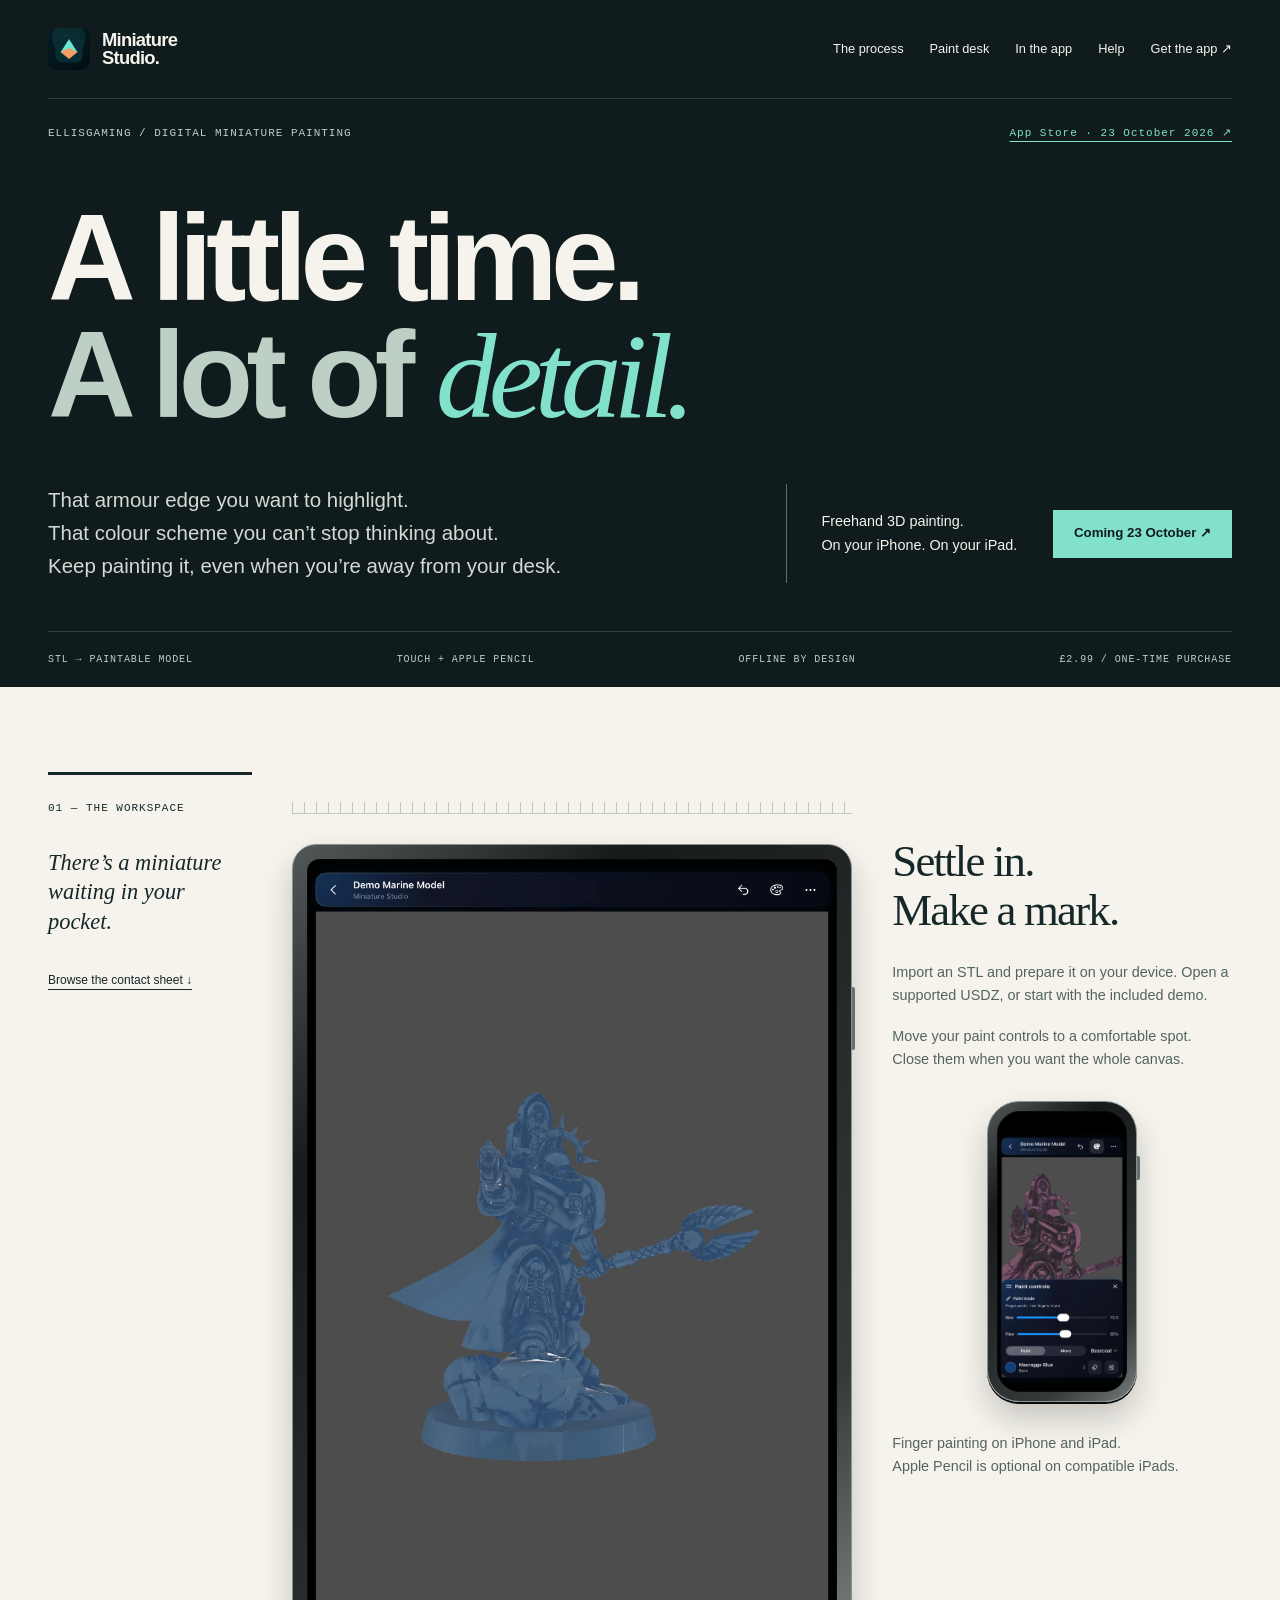
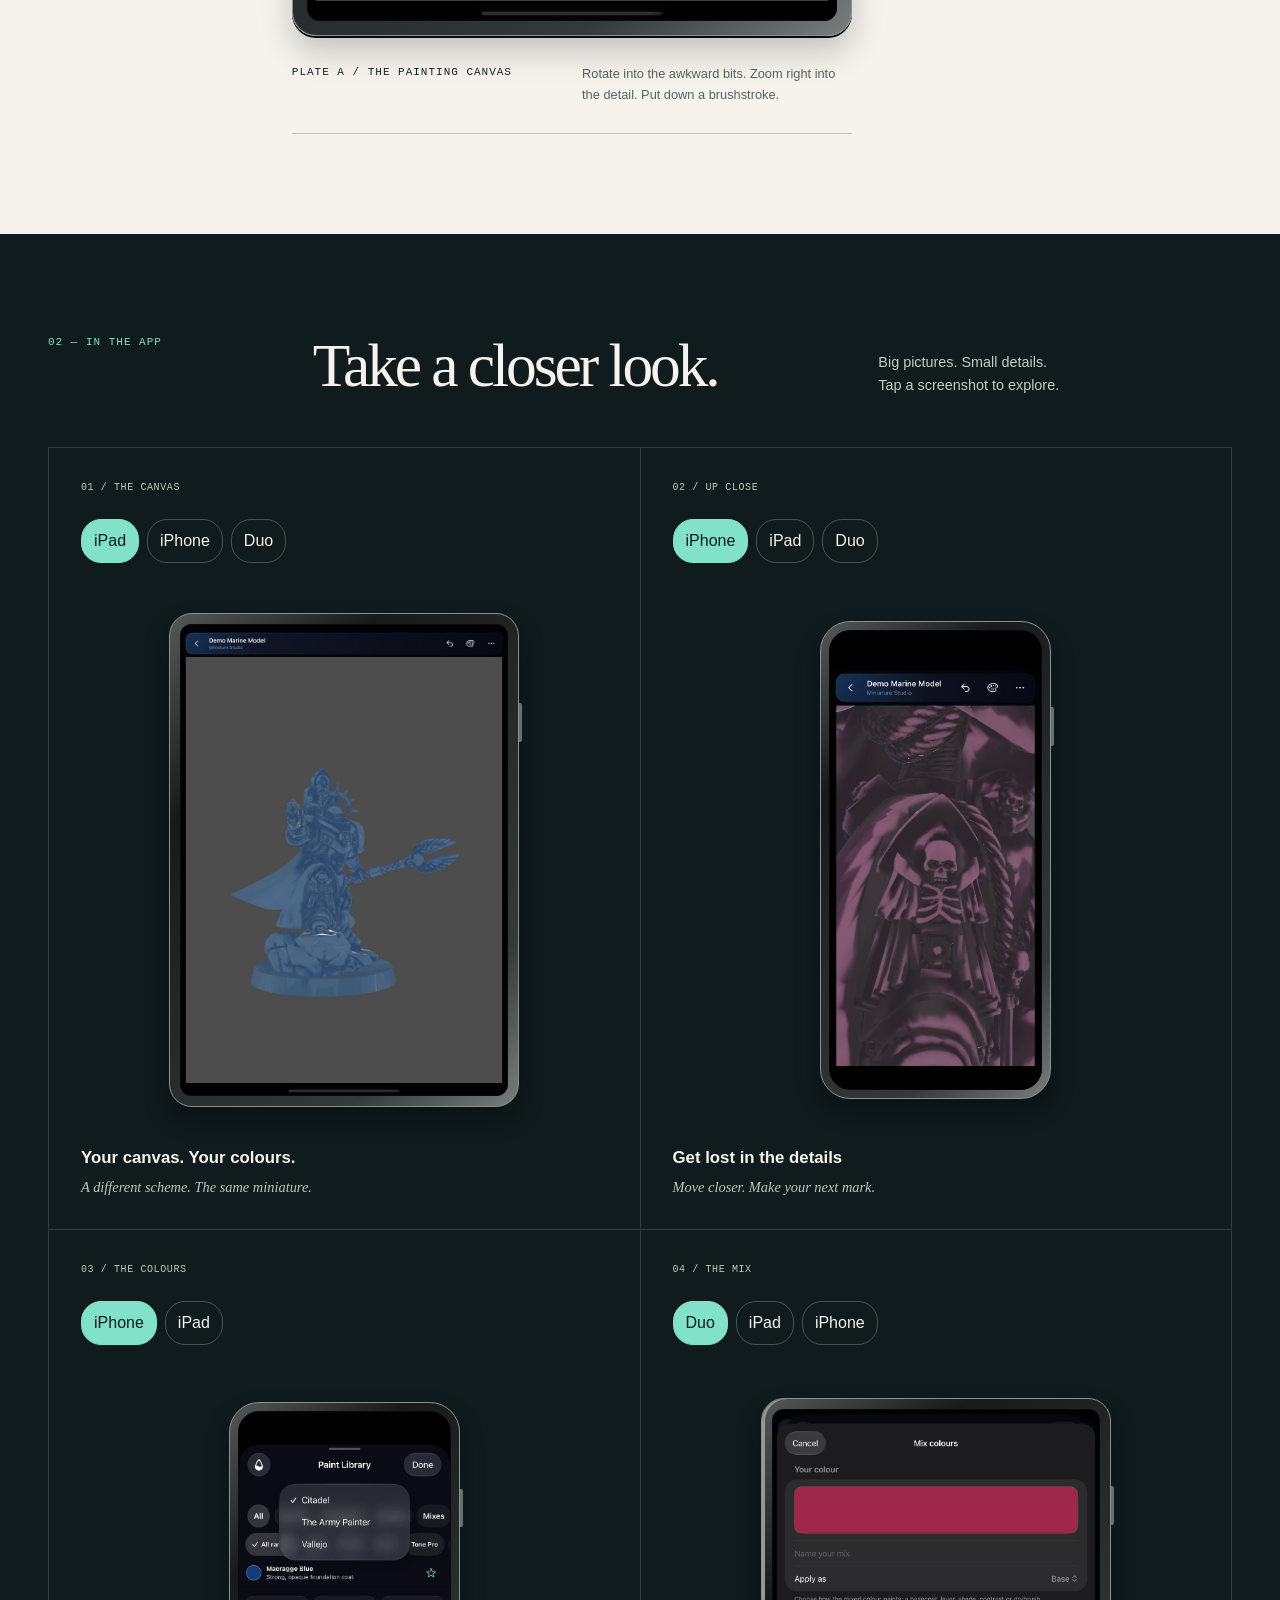
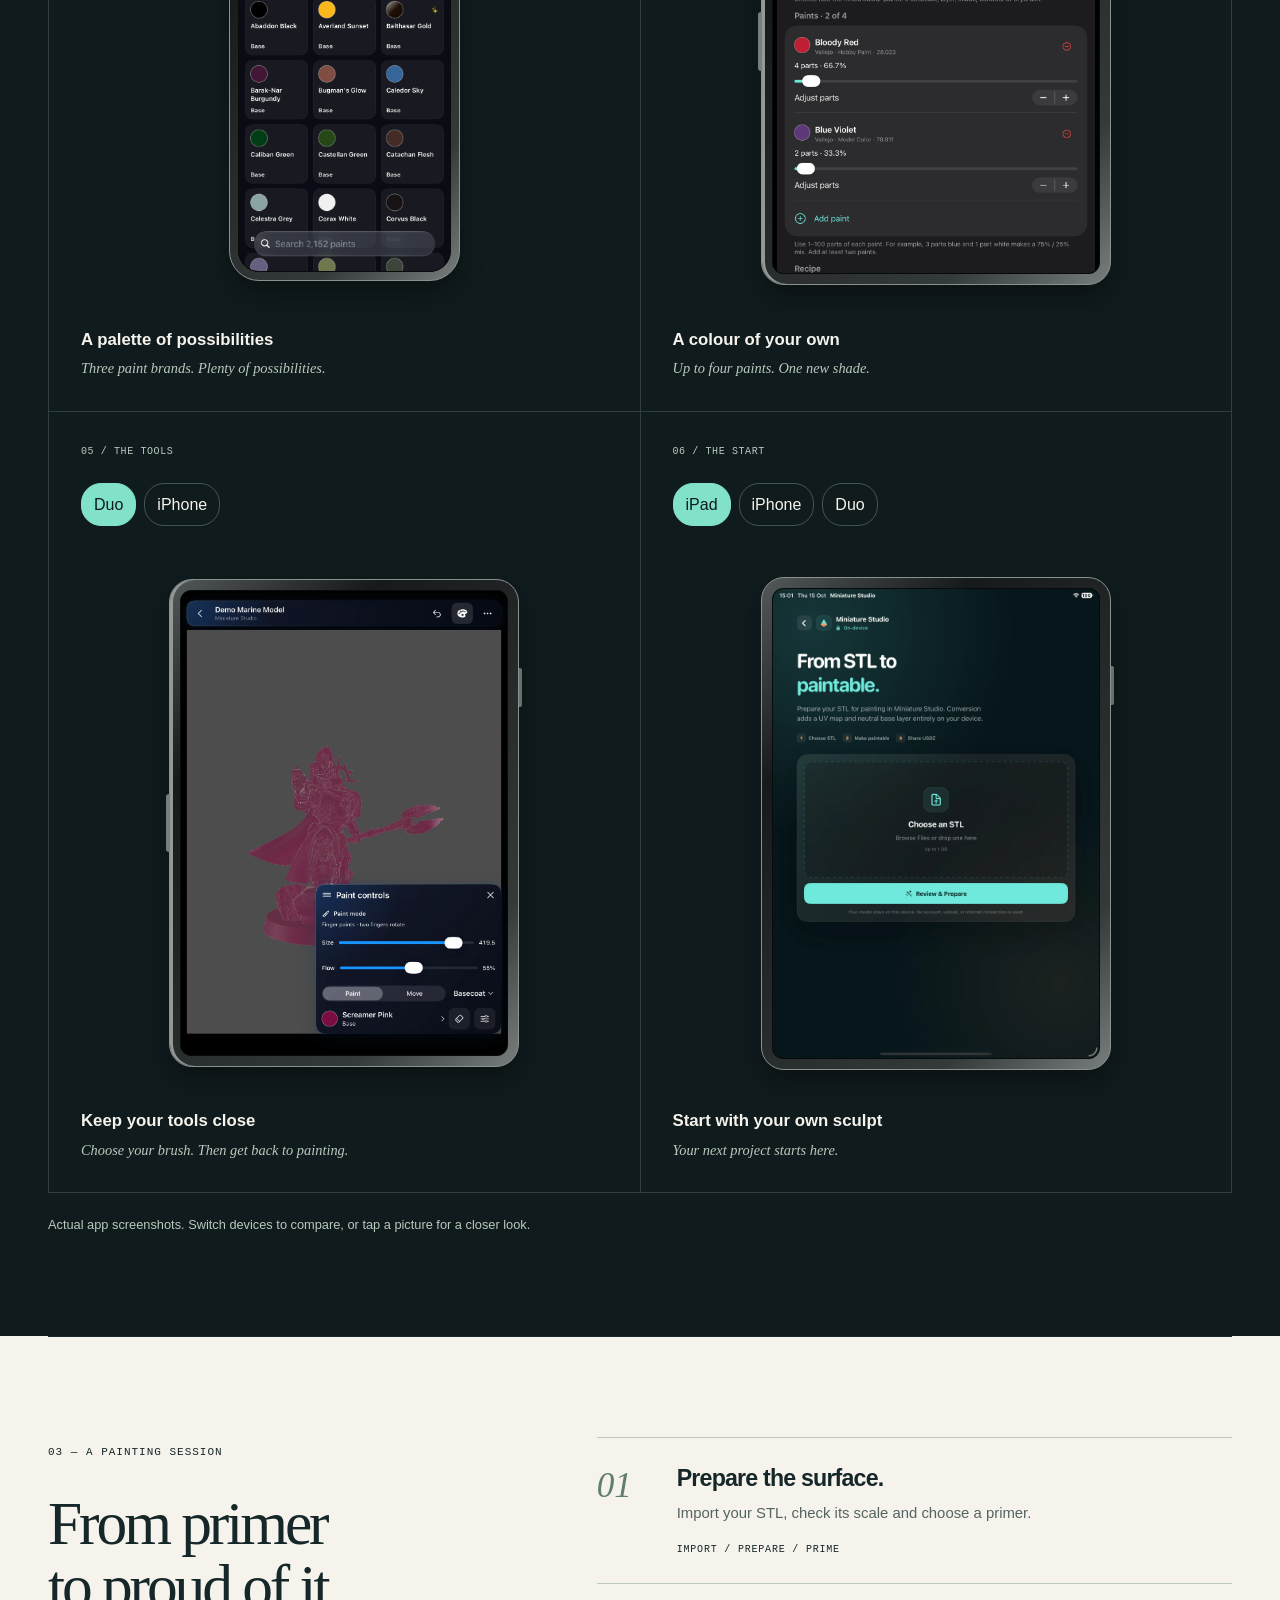
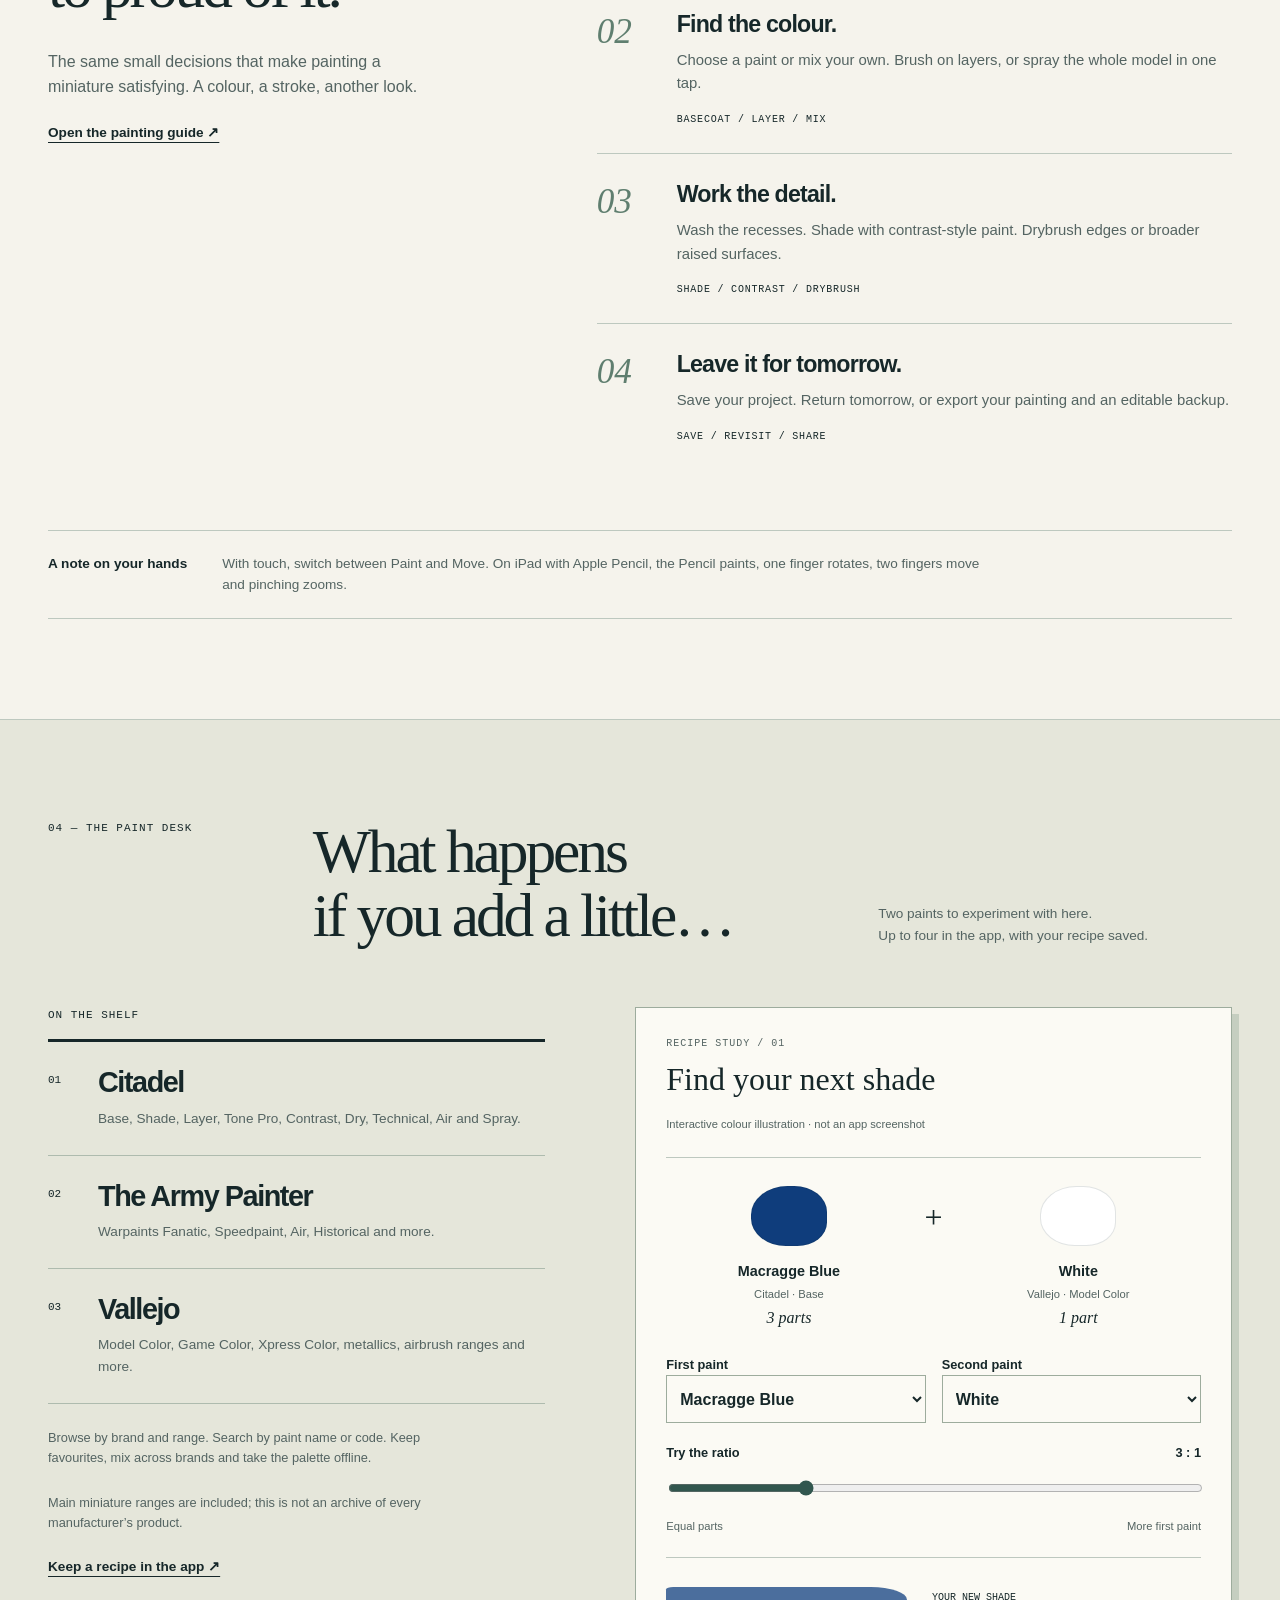
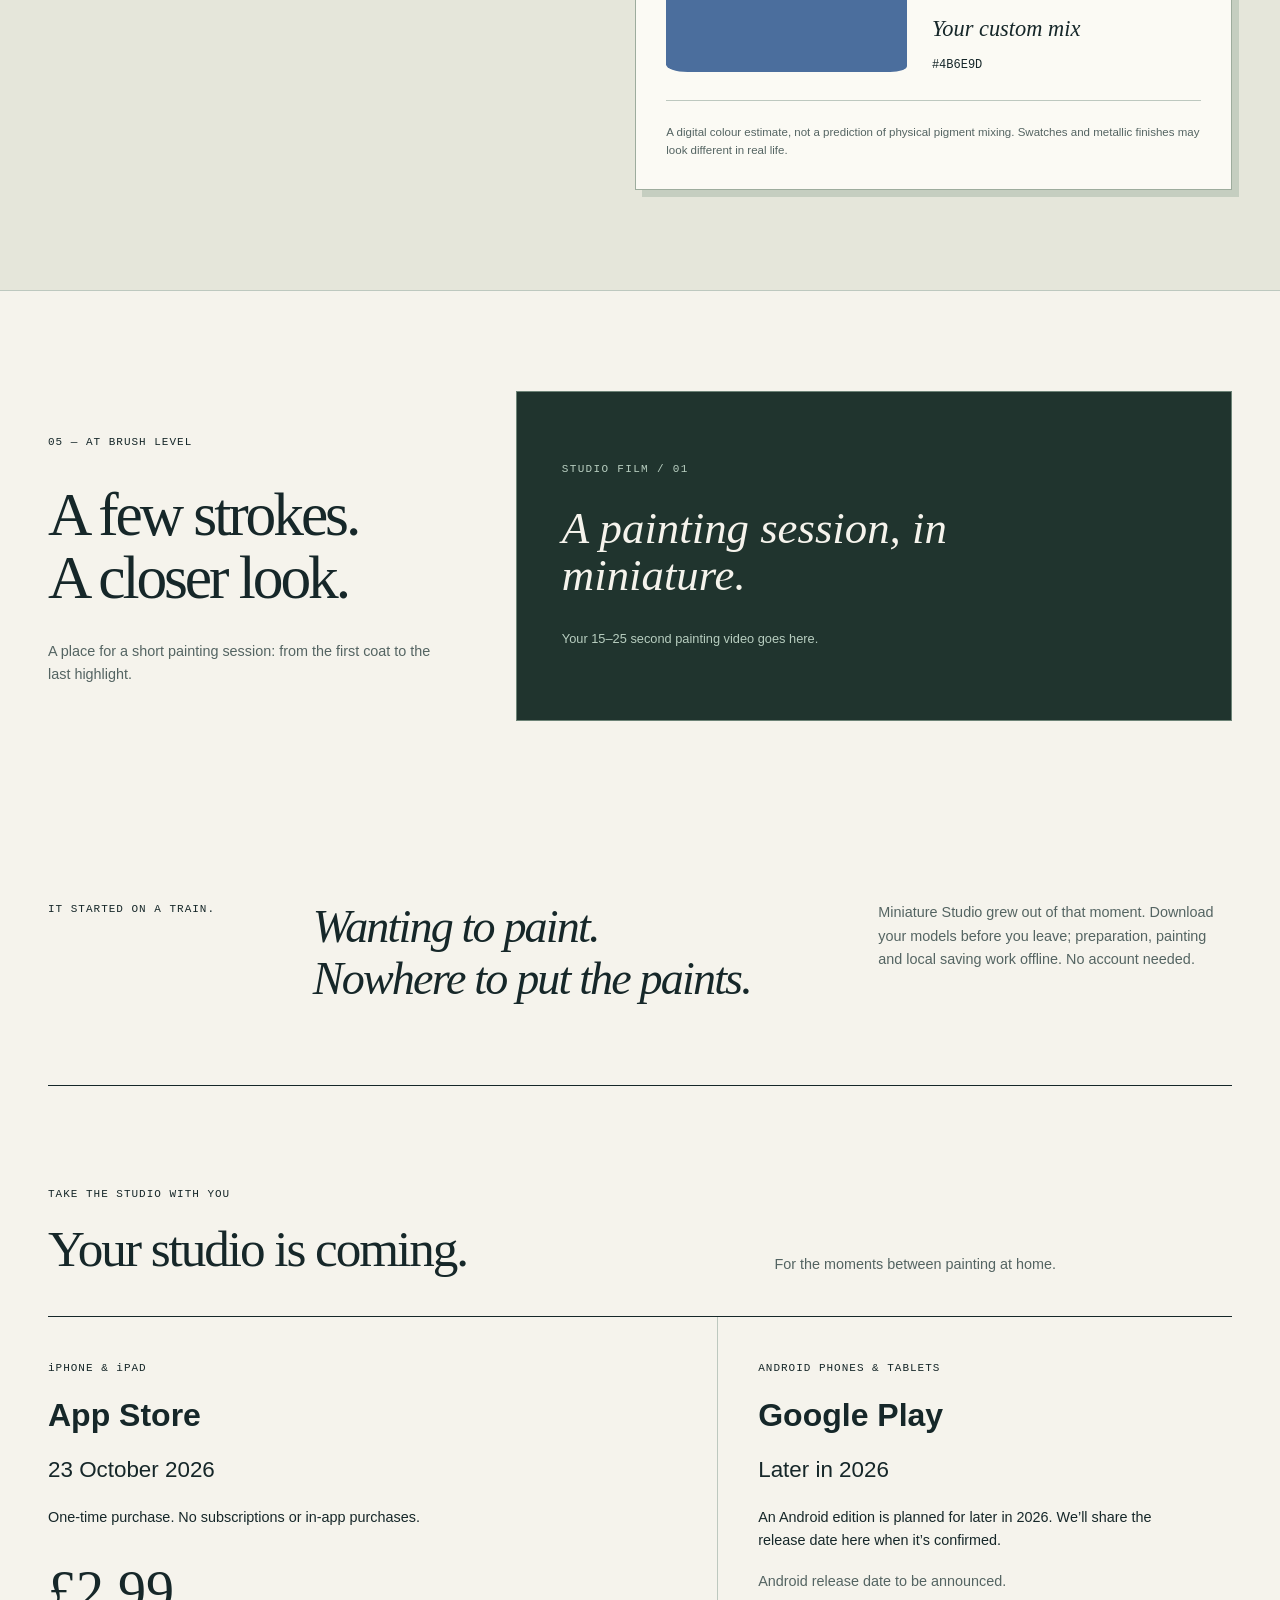
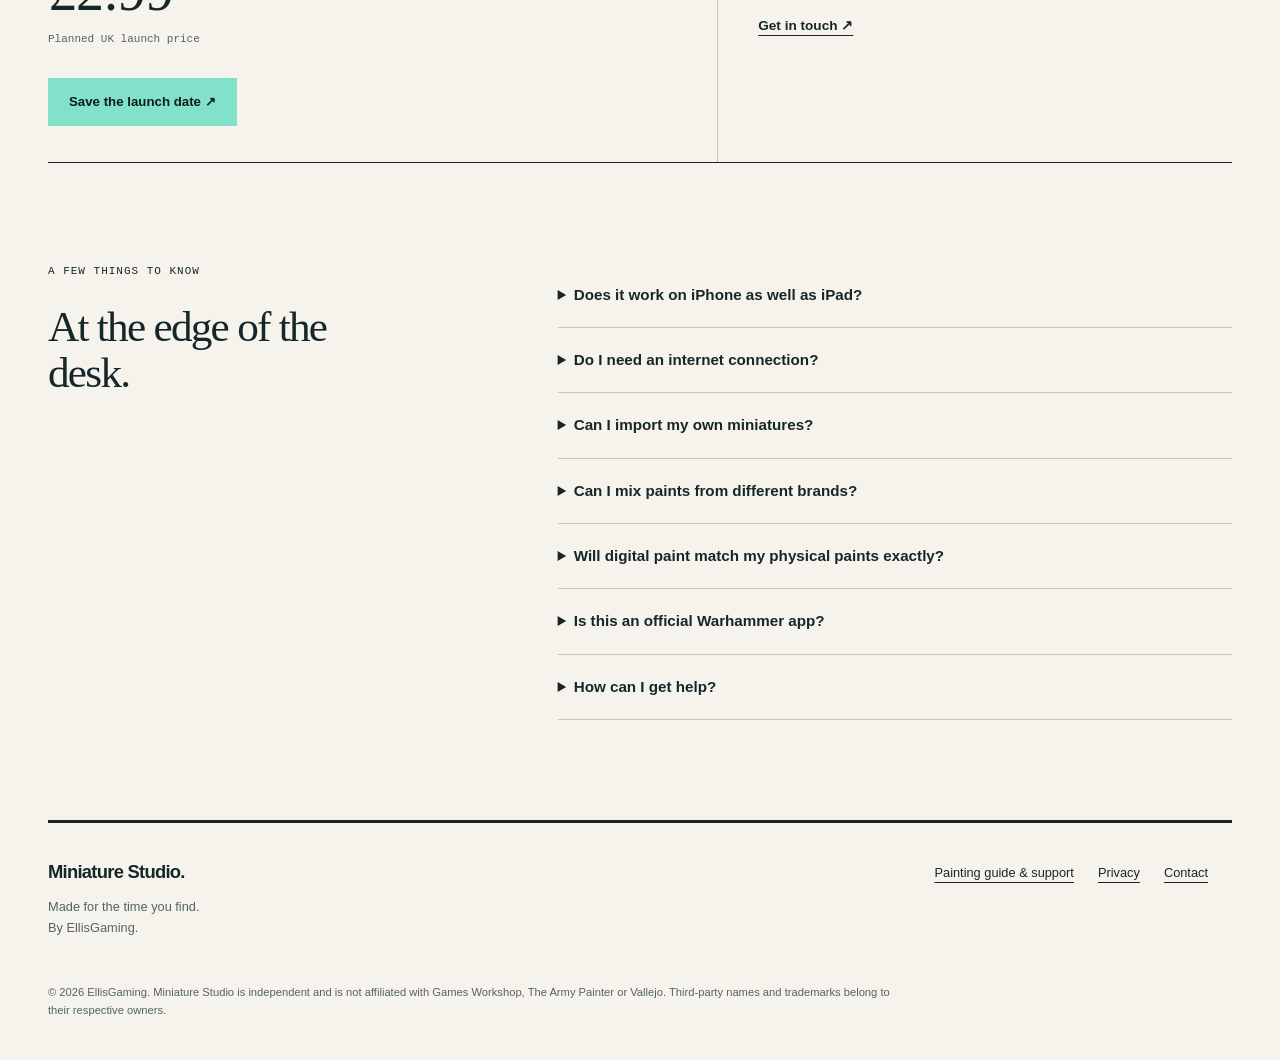
==== commit 5d660163: "Help and Privacy Add" ====
--- a/index.html
+++ b/index.html
@@ -6,12 +6,12 @@
   <meta name="description" content="Freehand 3D miniature painting for iPhone and iPad. Explore Citadel, The Army Painter and Vallejo paint references, and mix your own colours. Launching on the App Store 23 October 2026. Google Play planned later in 2026.">
   <meta name="theme-color" content="#101b1d">
   <meta property="og:type" content="website">
-  <meta property="og:image" content="https://14ellisj.github.io/MiniatureStudio/assets/social-preview.png">
+  <meta property="og:image" content="https://miniature-studio.co.uk/assets/social-preview.png">
   <meta property="og:image:width" content="1200"><meta property="og:image:height" content="630">
   <meta property="og:image:alt" content="Miniature Studio — Your painting desk, anywhere. For iPhone and iPad.">
   <meta name="twitter:card" content="summary_large_image">
-  <meta name="twitter:image" content="https://14ellisj.github.io/MiniatureStudio/assets/social-preview.png">
-  <link rel="canonical" href="https://14ellisj.github.io/MiniatureStudio/">
+  <meta name="twitter:image" content="https://miniature-studio.co.uk/assets/social-preview.png">
+  <link rel="canonical" href="https://miniature-studio.co.uk/">
   <meta property="og:title" content="Miniature Studio — Your painting desk, anywhere.">
   <meta property="og:description" content="Freehand 3D miniature painting for iPhone and iPad. Explore Citadel, The Army Painter and Vallejo paint references, and mix your own colours. Launching on the App Store 23 October 2026. Google Play planned later in 2026.">
   <link rel="icon" href="assets/icon.png"><link rel="stylesheet" href="style.css">
@@ -20,7 +20,7 @@
 <body>
 <a class="skip" href="#main">Skip to content</a>
 <main id="main"><div class="cover">
-<header class="header wrap"><a class="brand" href="index.html"><img src="assets/icon.png" width="42" height="42" alt=""><span>Miniature<br>Studio.</span></a><nav aria-label="Main navigation"><a href="#guide">The process</a><a href="#paints">Paint desk</a><a href="#gallery">In the app</a><a href="#release">Get the app ↗</a></nav></header>
+<header class="header wrap"><a class="brand" href="index.html"><img src="assets/icon.png" width="42" height="42" alt=""><span>Miniature<br>Studio.</span></a><nav aria-label="Main navigation"><a href="#guide">The process</a><a href="#paints">Paint desk</a><a href="#gallery">In the app</a><a href="help/">Help</a><a href="#release">Get the app ↗</a></nav></header>
 <section class="cover-story wrap">
 <div class="issue-line"><span>ELLISGAMING / DIGITAL MINIATURE PAINTING</span><a href="#release">App Store · 23 October 2026 ↗</a></div>
 <h1>A little time.<br><span>A lot of</span> <em>detail.</em></h1>
@@ -35,7 +35,7 @@
 </section>
 <section class="gallery-section section" id="gallery"><div class="wrap"><div class="contact-heading"><span>02 — IN THE APP</span><h2>Take a closer look.</h2><p>Big pictures. Small details.<br>Tap a screenshot to explore.</p></div><div id="gallery-grid" class="gallery-grid"></div><noscript><p>Enable JavaScript to view the screenshot gallery.</p></noscript><p class="small">Device-framed spaces for release screenshots. Select an available picture to enlarge it.</p></div></section>
 <section class="process wrap section" id="guide">
-<div class="chapter"><span>03 — A PAINTING SESSION</span><h2>From primer<br>to proud of it.</h2><p>The same small decisions that make painting a miniature satisfying. A colour, a stroke, another look.</p><a class="text-link" href="support.html">Open the painting guide ↗</a></div>
+<div class="chapter"><span>03 — A PAINTING SESSION</span><h2>From primer<br>to proud of it.</h2><p>The same small decisions that make painting a miniature satisfying. A colour, a stroke, another look.</p><a class="text-link" href="help/">Open the painting guide ↗</a></div>
 <ol class="process-list">
 <li><span>01</span><div><h3>Prepare the surface.</h3><p>Import your STL, check its scale and choose a primer.</p><small>IMPORT / PREPARE / PRIME</small></div></li>
 <li><span>02</span><div><h3>Find the colour.</h3><p>Choose a paint or mix your own. Brush on layers, or spray the whole model in one tap.</p><small>BASECOAT / LAYER / MIX</small></div></li>
@@ -47,7 +47,7 @@
 <section id="paints" class="paint-desk section"><div class="wrap">
 <div class="desk-heading"><span>04 — THE PAINT DESK</span><h2>What happens<br>if you add a little…</h2><p>Two paints to experiment with here.<br>Up to four in the app, with your recipe saved.</p></div>
 <div class="desk-layout">
-<div class="paint-register"><p class="register-label">ON THE SHELF</p><article><span>01</span><h3>Citadel</h3><p>Base, Shade, Layer, Tone Pro, Contrast, Dry, Technical, Air and Spray.</p></article><article><span>02</span><h3>The Army Painter</h3><p>Warpaints Fanatic, Speedpaint, Air, Historical and more.</p></article><article><span>03</span><h3>Vallejo</h3><p>Model Color, Game Color, Xpress Color, metallics, airbrush ranges and more.</p></article><p class="small">Browse by brand and range. Search by paint name or code. Keep favourites, mix across brands and take the palette offline.</p><p class="small">Main miniature ranges are included; this is not an archive of every manufacturer’s product.</p><a class="text-link" href="support.html#colour-mixing">Keep a recipe in the app ↗</a></div>
+<div class="paint-register"><p class="register-label">ON THE SHELF</p><article><span>01</span><h3>Citadel</h3><p>Base, Shade, Layer, Tone Pro, Contrast, Dry, Technical, Air and Spray.</p></article><article><span>02</span><h3>The Army Painter</h3><p>Warpaints Fanatic, Speedpaint, Air, Historical and more.</p></article><article><span>03</span><h3>Vallejo</h3><p>Model Color, Game Color, Xpress Color, metallics, airbrush ranges and more.</p></article><p class="small">Browse by brand and range. Search by paint name or code. Keep favourites, mix across brands and take the palette offline.</p><p class="small">Main miniature ranges are included; this is not an archive of every manufacturer’s product.</p><a class="text-link" href="help/#colour-mixing">Keep a recipe in the app ↗</a></div>
 <figure class="mixing-note">
           <figcaption><span>RECIPE STUDY / 01</span><strong>Find your next shade</strong><small>Interactive colour illustration · not an app screenshot</small></figcaption>
           <div class="mix-ingredients"><div><span id="paint-a-swatch" class="paint-daub" style="--swatch:#0F3D7C" aria-hidden="true"></span><strong id="paint-a-name">Macragge Blue</strong><small id="paint-a-range">Citadel · Base</small><span id="blue-parts">3 parts</span></div><span class="mix-plus" aria-hidden="true">+</span><div><span id="paint-b-swatch" class="paint-daub" style="--swatch:#FFFFFF" aria-hidden="true"></span><strong id="paint-b-name">White</strong><small id="paint-b-range">Vallejo · Model Color</small><span>1 part</span></div></div>
@@ -59,9 +59,9 @@
 <section class="session-film wrap section" id="demo"><div><span class="eyebrow">05 — AT BRUSH LEVEL</span><h2>A few strokes.<br>A closer look.</h2><p>A place for a short painting session: from the first coat to the last highlight.</p></div><div id="painting-video"></div></section>
 <section class="travel-note wrap"><span>IT STARTED ON A TRAIN.</span><p>Wanting to paint.<br>Nowhere to put the paints.</p><div>Miniature Studio grew out of that moment. Download your models before you leave; preparation, painting and local saving work offline. No account needed.</div></section>
 <section id="release" class="wrap section"><div class="section-heading"><div><p class="eyebrow">TAKE THE STUDIO WITH YOU</p><h2>Your studio is coming.</h2></div><p>For the moments between painting at home.</p></div><div class="release-grid"><article class="release-card apple"><span class="platform-label">iPHONE & iPAD</span><h3>App Store</h3><p class="release-date" id="apple-status">23 October 2026</p><p>One-time purchase. No subscriptions or in-app purchases.</p><p class="price">£2.99 <small>Planned UK launch price</small></p><a id="apple-link" class="button primary" href="launch.ics" download>Save the launch date ↗</a></article><article class="release-card android"><span class="platform-label">ANDROID PHONES & TABLETS</span><h3>Google Play</h3><p class="release-date" id="android-status">Later in 2026</p><p>An Android edition is planned for later in 2026. We’ll share the release date here when it’s confirmed.</p><p class="availability" id="android-note">Android release date to be announced.</p><a id="android-link" class="text-link" href="mailto:jakeellis5000@icloud.com?subject=Miniature%20Studio%20for%20Android">Get in touch ↗</a></article></div></section>
-<section class="wrap faq section"><p class="eyebrow">A FEW THINGS TO KNOW</p><h2>At the edge of the desk.</h2><details><summary>Does it work on iPhone as well as iPad?</summary><p>Yes. Miniature Studio supports touch painting on both iPhone and iPad. Apple Pencil is optional and works on compatible iPads.</p></details><details><summary>Do I need an internet connection?</summary><p>Core preparation, painting and saving work offline. Download models stored with cloud providers before you travel. Online sharing and website links need a connection.</p></details><details><summary>Can I import my own miniatures?</summary><p>Yes. Prepare STL models on your device, or open supported USDZ files. Very dense models may need a lighter working mesh. Only import and share files you have permission to use.</p></details><details><summary>Can I mix paints from different brands?</summary><p>Yes. Choose Mix colours in the Paint Library, add up to four supported paints and adjust the number of parts for each. You can combine brands, name the result and save it. Ratios are kept in the recipe. Clear mediums and reference-only effects are not mixing ingredients.</p></details><details><summary>Will digital paint match my physical paints exactly?</summary><p>Colours and brush effects are digital approximations. Screens, lighting and real paint finishes all affect appearance. Specialist entries marked reference-only do not simulate their physical effects.</p></details><details><summary>Is this an official Warhammer app?</summary><p>No. Miniature Studio is an independent app by EllisGaming and is not affiliated with, endorsed by or sponsored by Games Workshop, The Army Painter or Vallejo. Third-party paint names are used for identification and reference.</p></details><details><summary>How can I get help?</summary><p>Visit our <a href="support.html">support page</a> or email <a href="mailto:jakeellis5000@icloud.com">jakeellis5000@icloud.com</a>. Include your device, app version and a description of the issue.</p></details></section>
+<section class="wrap faq section"><p class="eyebrow">A FEW THINGS TO KNOW</p><h2>At the edge of the desk.</h2><details><summary>Does it work on iPhone as well as iPad?</summary><p>Yes. Miniature Studio supports touch painting on both iPhone and iPad. Apple Pencil is optional and works on compatible iPads.</p></details><details><summary>Do I need an internet connection?</summary><p>Core preparation, painting and saving work offline. Download models stored with cloud providers before you travel. Online sharing and website links need a connection.</p></details><details><summary>Can I import my own miniatures?</summary><p>Yes. Prepare STL models on your device, or open supported USDZ files. Very dense models may need a lighter working mesh. Only import and share files you have permission to use.</p></details><details><summary>Can I mix paints from different brands?</summary><p>Yes. Choose Mix colours in the Paint Library, add up to four supported paints and adjust the number of parts for each. You can combine brands, name the result and save it. Ratios are kept in the recipe. Clear mediums and reference-only effects are not mixing ingredients.</p></details><details><summary>Will digital paint match my physical paints exactly?</summary><p>Colours and brush effects are digital approximations. Screens, lighting and real paint finishes all affect appearance. Specialist entries marked reference-only do not simulate their physical effects.</p></details><details><summary>Is this an official Warhammer app?</summary><p>No. Miniature Studio is an independent app by EllisGaming and is not affiliated with, endorsed by or sponsored by Games Workshop, The Army Painter or Vallejo. Third-party paint names are used for identification and reference.</p></details><details><summary>How can I get help?</summary><p>Visit our <a href="help/">support page</a> or email <a href="mailto:jakeellis5000@icloud.com">jakeellis5000@icloud.com</a>. Include your device, app version and a description of the issue.</p></details></section>
 </main>
-<footer class="wrap footer"><div><a class="brand" href="index.html">Miniature Studio.</a><p>Made for the time you find.<br>By EllisGaming.</p></div><div><a href="support.html">Painting guide & support</a><a href="privacy.html">Privacy</a><a href="mailto:jakeellis5000@icloud.com">Contact</a><div id="social-links"></div></div><p class="legal">© 2026 EllisGaming. Miniature Studio is independent and is not affiliated with Games Workshop, The Army Painter or Vallejo. Third-party names and trademarks belong to their respective owners.</p></footer>
+<footer class="wrap footer"><div><a class="brand" href="index.html">Miniature Studio.</a><p>Made for the time you find.<br>By EllisGaming.</p></div><div><a href="help/">Painting guide & support</a><a href="policy/">Privacy</a><a href="mailto:jakeellis5000@icloud.com">Contact</a><div id="social-links"></div></div><p class="legal">© 2026 EllisGaming. Miniature Studio is independent and is not affiliated with Games Workshop, The Army Painter or Vallejo. Third-party names and trademarks belong to their respective owners.</p></footer>
 <aside id="launch-reminder" class="launch-reminder" aria-labelledby="reminder-title" hidden>
 <button type="button" class="reminder-close" aria-label="Dismiss launch reminder">×</button>
 <p class="eyebrow">SAVE A LITTLE PAINTING TIME</p>
--- a/style.css
+++ b/style.css
@@ -59,3 +59,33 @@
 .reminder-later{background:none;border:0;text-decoration:underline;text-underline-offset:4px;min-height:44px;padding:12px 0 0;font-size:.8rem;cursor:pointer;color:var(--muted)}
 @media(max-width:720px){.gallery-grid{grid-template-columns:1fr}.gallery-item{padding:24px}.gallery-item .device-frame{max-width:420px}.gallery-item .device-iphone{max-width:230px}.launch-reminder{right:16px;bottom:16px;padding:24px}}
 @media(prefers-reduced-motion:reduce){html{scroll-behavior:auto}}
+/* The help desk: the same paper, ink and margin notes as the main site. */
+.information-cover{padding-block:42px 58px}
+.information-cover>.eyebrow{color:#bed0c5}
+.information-cover h1{font-size:clamp(54px,7vw,100px);font-weight:680;letter-spacing:-.055em;line-height:1.02;margin:32px 0}
+.information-cover h1 em{font-family:Georgia,serif;font-weight:400;color:var(--mint)}
+.information-intro{display:flex;justify-content:space-between;gap:36px;align-items:end;border-top:1px solid #71877d55;padding-top:26px}
+.information-intro p{max-width:580px;color:#d2dbd3;font-size:1.05rem}
+.information-intro .text-link{color:var(--mint);flex-shrink:0;margin:0}
+.information-page nav a[aria-current=page]{text-decoration:underline;text-decoration-color:var(--mint);text-decoration-thickness:2px}
+.information-layout{display:grid;grid-template-columns:minmax(200px,1fr) minmax(0,2.25fr);gap:80px;padding-block:64px 90px;align-items:start}
+.information-index{border-top:3px solid var(--ink);padding-top:18px}
+.information-index nav{display:flex;flex-direction:column;gap:0;max-width:none;margin:20px 0 28px}
+.information-index nav a{display:grid;grid-template-columns:24px 1fr;gap:10px;border-bottom:1px solid var(--line);padding:12px 0;line-height:1.4;font-size:.83rem}
+.information-index nav span{font:10px/1.8 ui-monospace,SFMono-Regular,Consolas,monospace;color:var(--muted)}
+.information-index nav a:hover{color:#216650}
+.information-body{max-width:780px;min-width:0}
+.information-body h2{font:clamp(1.65rem,2.7vw,2.3rem)/1.15 Georgia,serif;letter-spacing:-.035em;margin:42px 0 18px;padding-top:24px;border-top:1px solid var(--line);scroll-margin-top:28px}
+.information-body h2:first-child{margin-top:0}
+.information-body p,.information-body li{color:var(--muted);font-size:1rem;line-height:1.8}
+.information-body strong{color:var(--ink)}
+.information-body ul{padding-left:22px;margin-block:20px}
+.information-body li+li{margin-top:16px}
+.information-body a,.information-contact a{overflow-wrap:anywhere}
+.information-body>p:first-child{padding:20px 24px;background:#e5e6da;border-left:3px solid #5b8070;font-size:.9rem}
+.information-contact{display:grid;grid-template-columns:1fr 1.2fr;gap:60px;border-top:1px solid var(--ink);padding-block:36px 64px}
+.information-contact h2{font:clamp(2rem,3.5vw,3.2rem)/1.1 Georgia,serif;letter-spacing:-.04em;margin-top:20px}
+.information-contact p:not(.eyebrow){max-width:550px;color:var(--muted)}
+@media(max-width:1000px){.information-layout{gap:40px;grid-template-columns:minmax(180px,1fr) minmax(0,2fr)}}
+@media(max-width:720px){.information-cover{padding-block:28px 36px}.information-cover h1{font-size:clamp(48px,10vw,72px);margin-block:24px}.information-intro{display:block}.information-intro .text-link{margin-top:22px}.information-layout{display:block;padding-block:32px 54px}.information-index{margin-bottom:36px}.information-index nav{display:grid;grid-template-columns:1fr 1fr;gap:0 20px;justify-content:start}.information-index nav a{font-size:.8rem}.information-index>.small{max-width:440px}.information-contact{grid-template-columns:1fr;gap:24px}.information-page .header{align-items:center}.information-page .header nav{max-width:none;gap:4px 14px}}
+@media(max-width:380px){.information-index nav{grid-template-columns:1fr}.information-page .header{gap:12px}.information-page .header nav{gap:2px 10px;font-size:.7rem}}
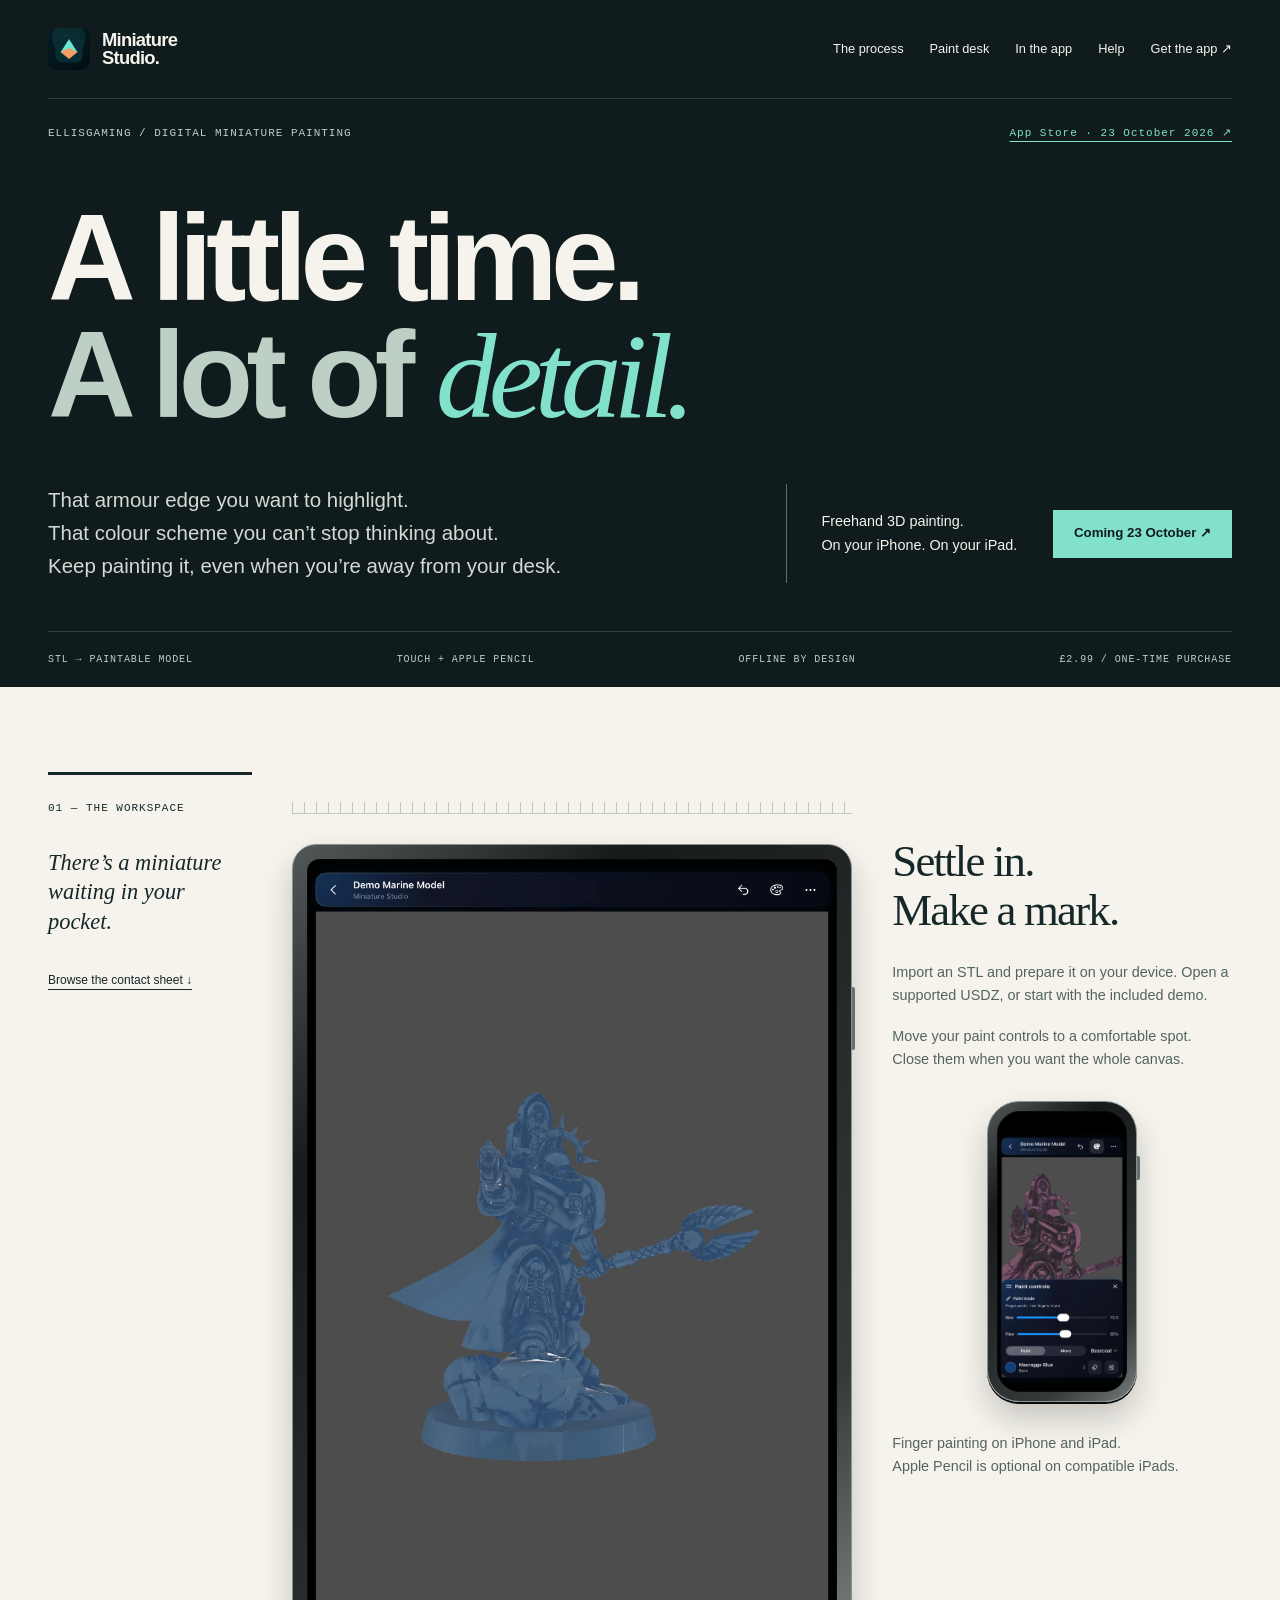
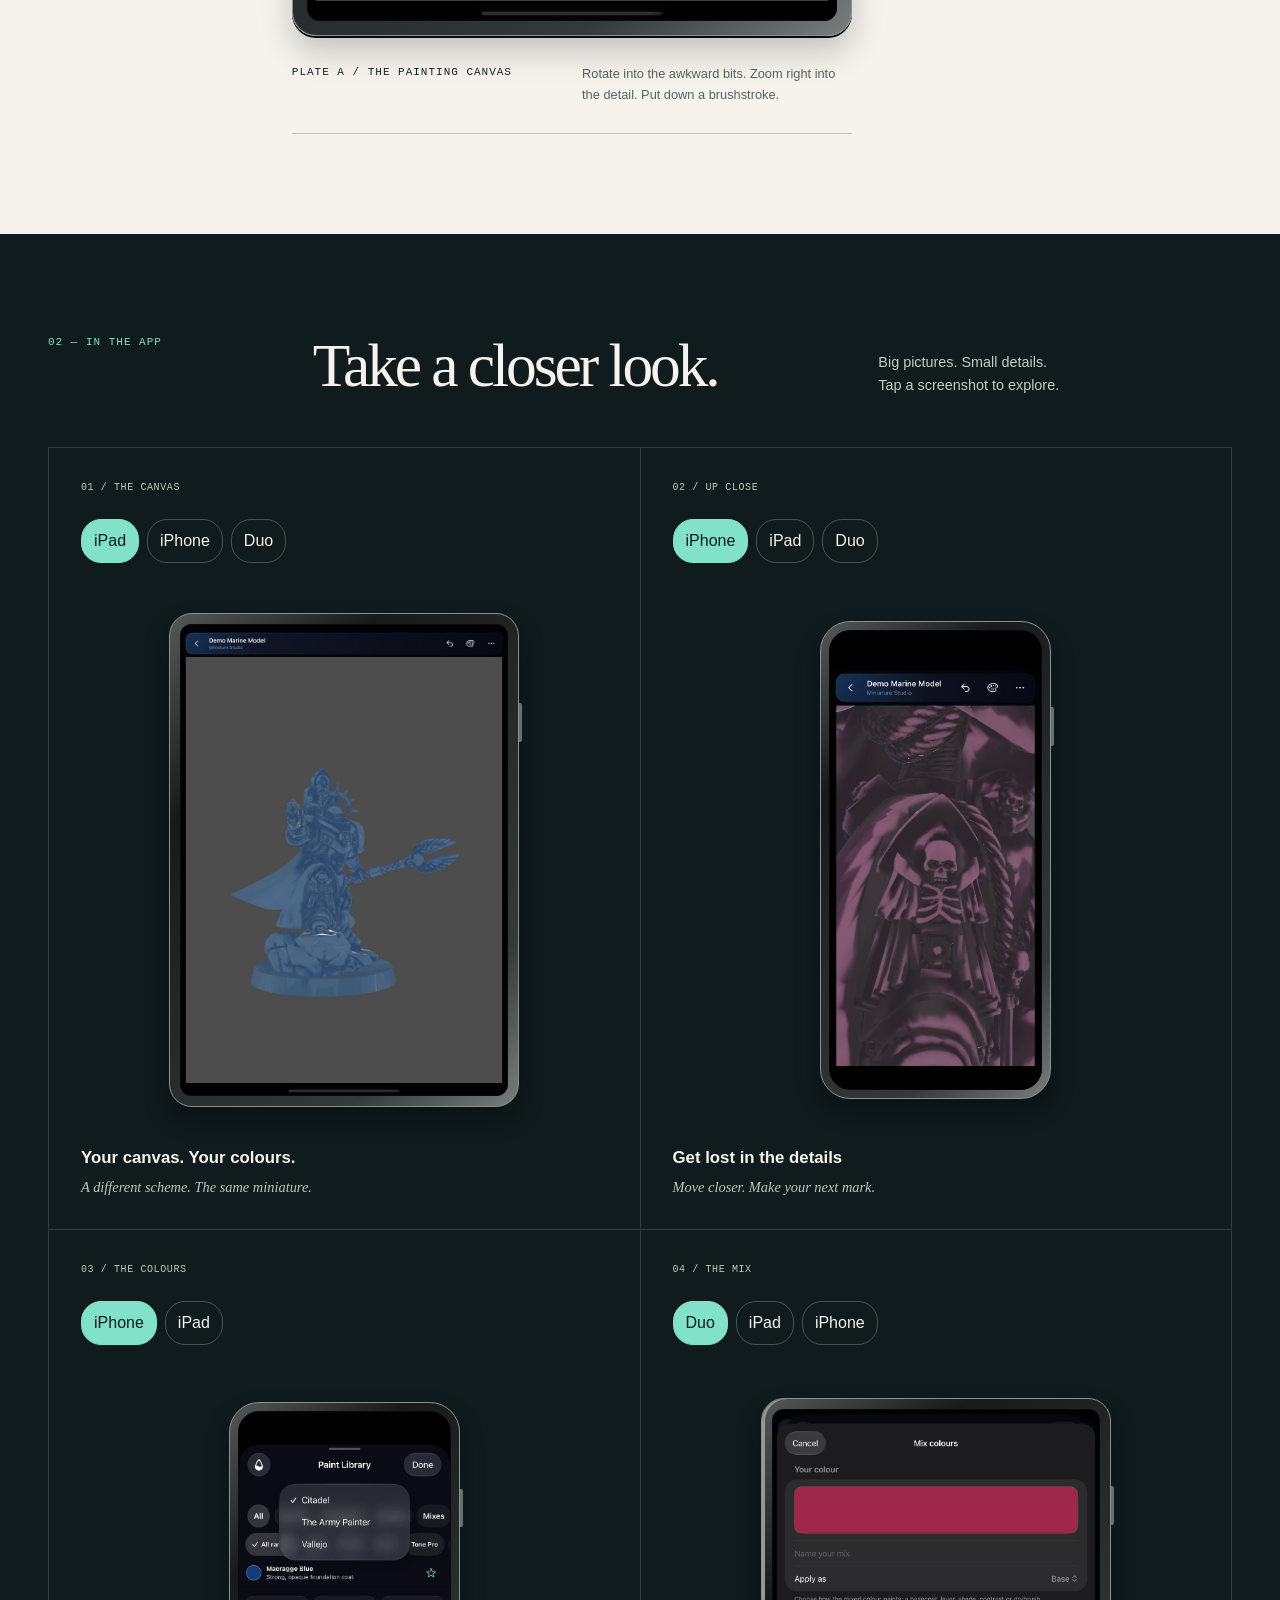
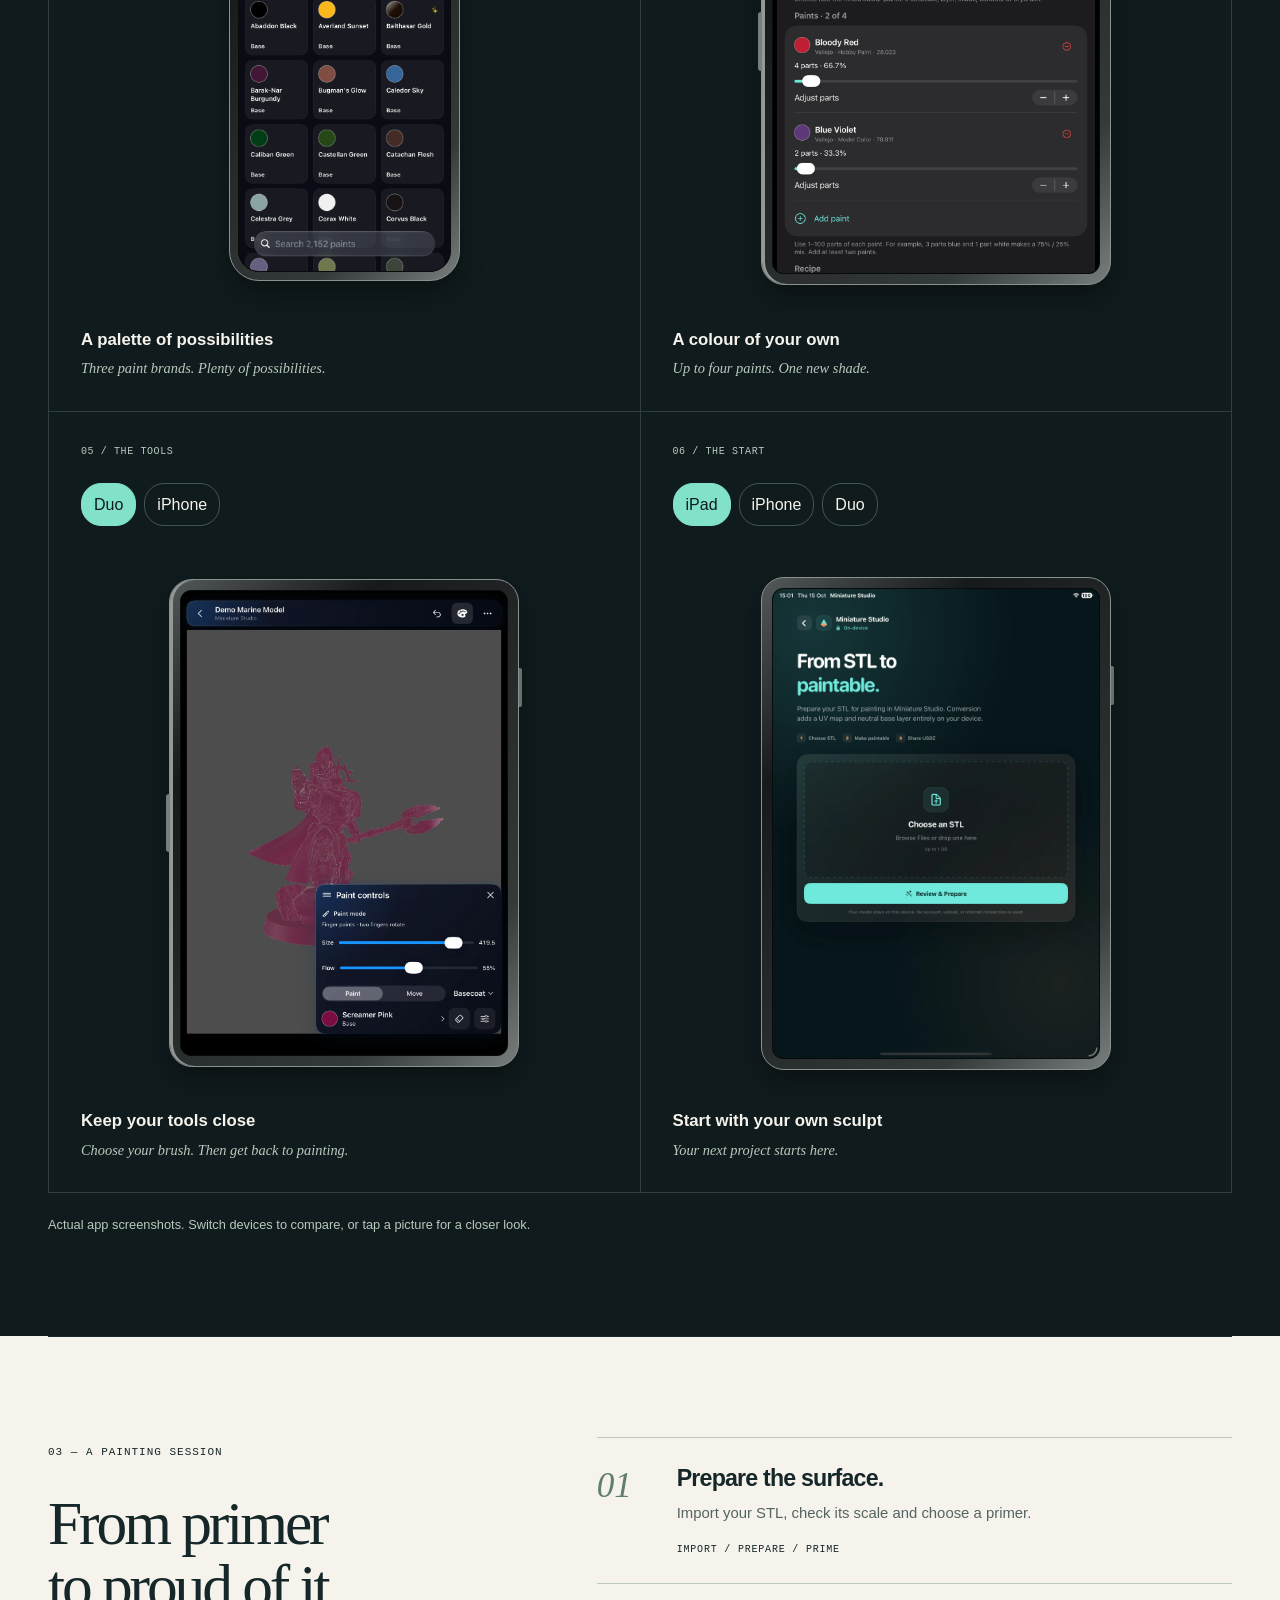
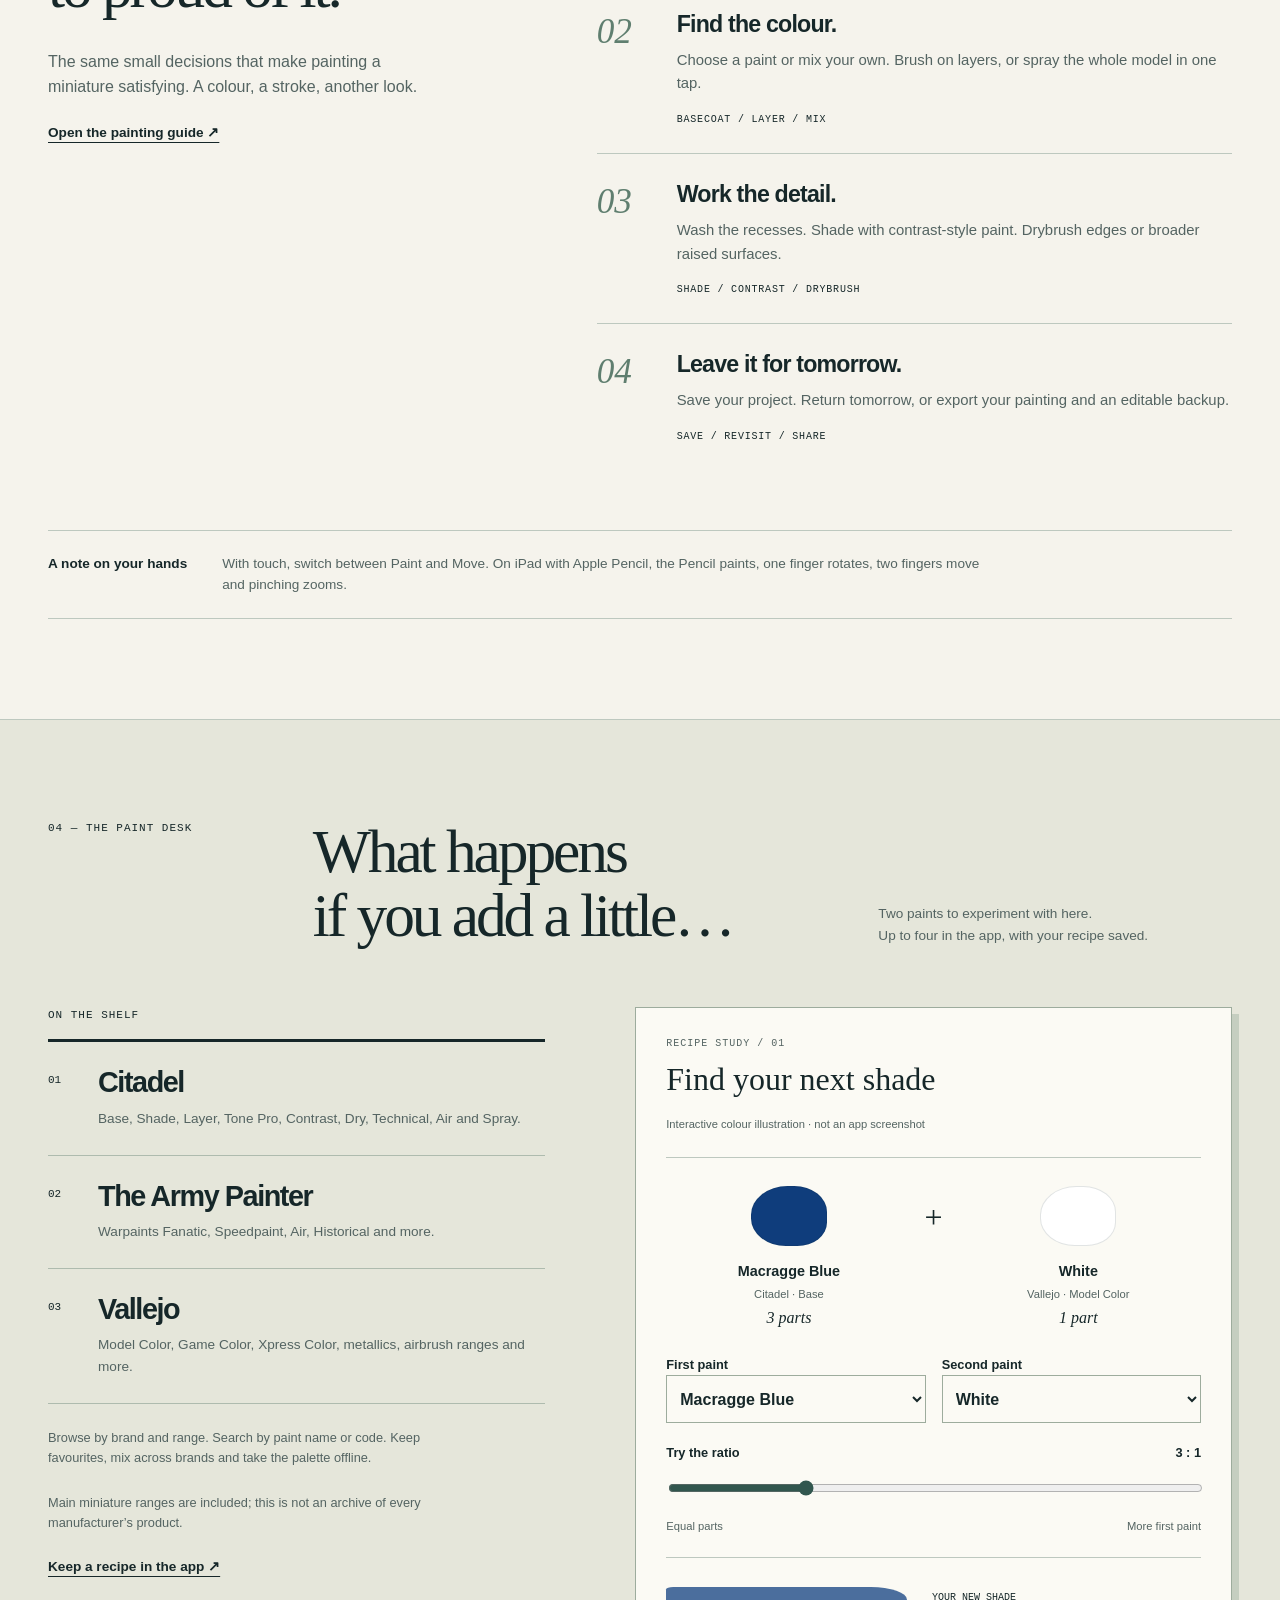
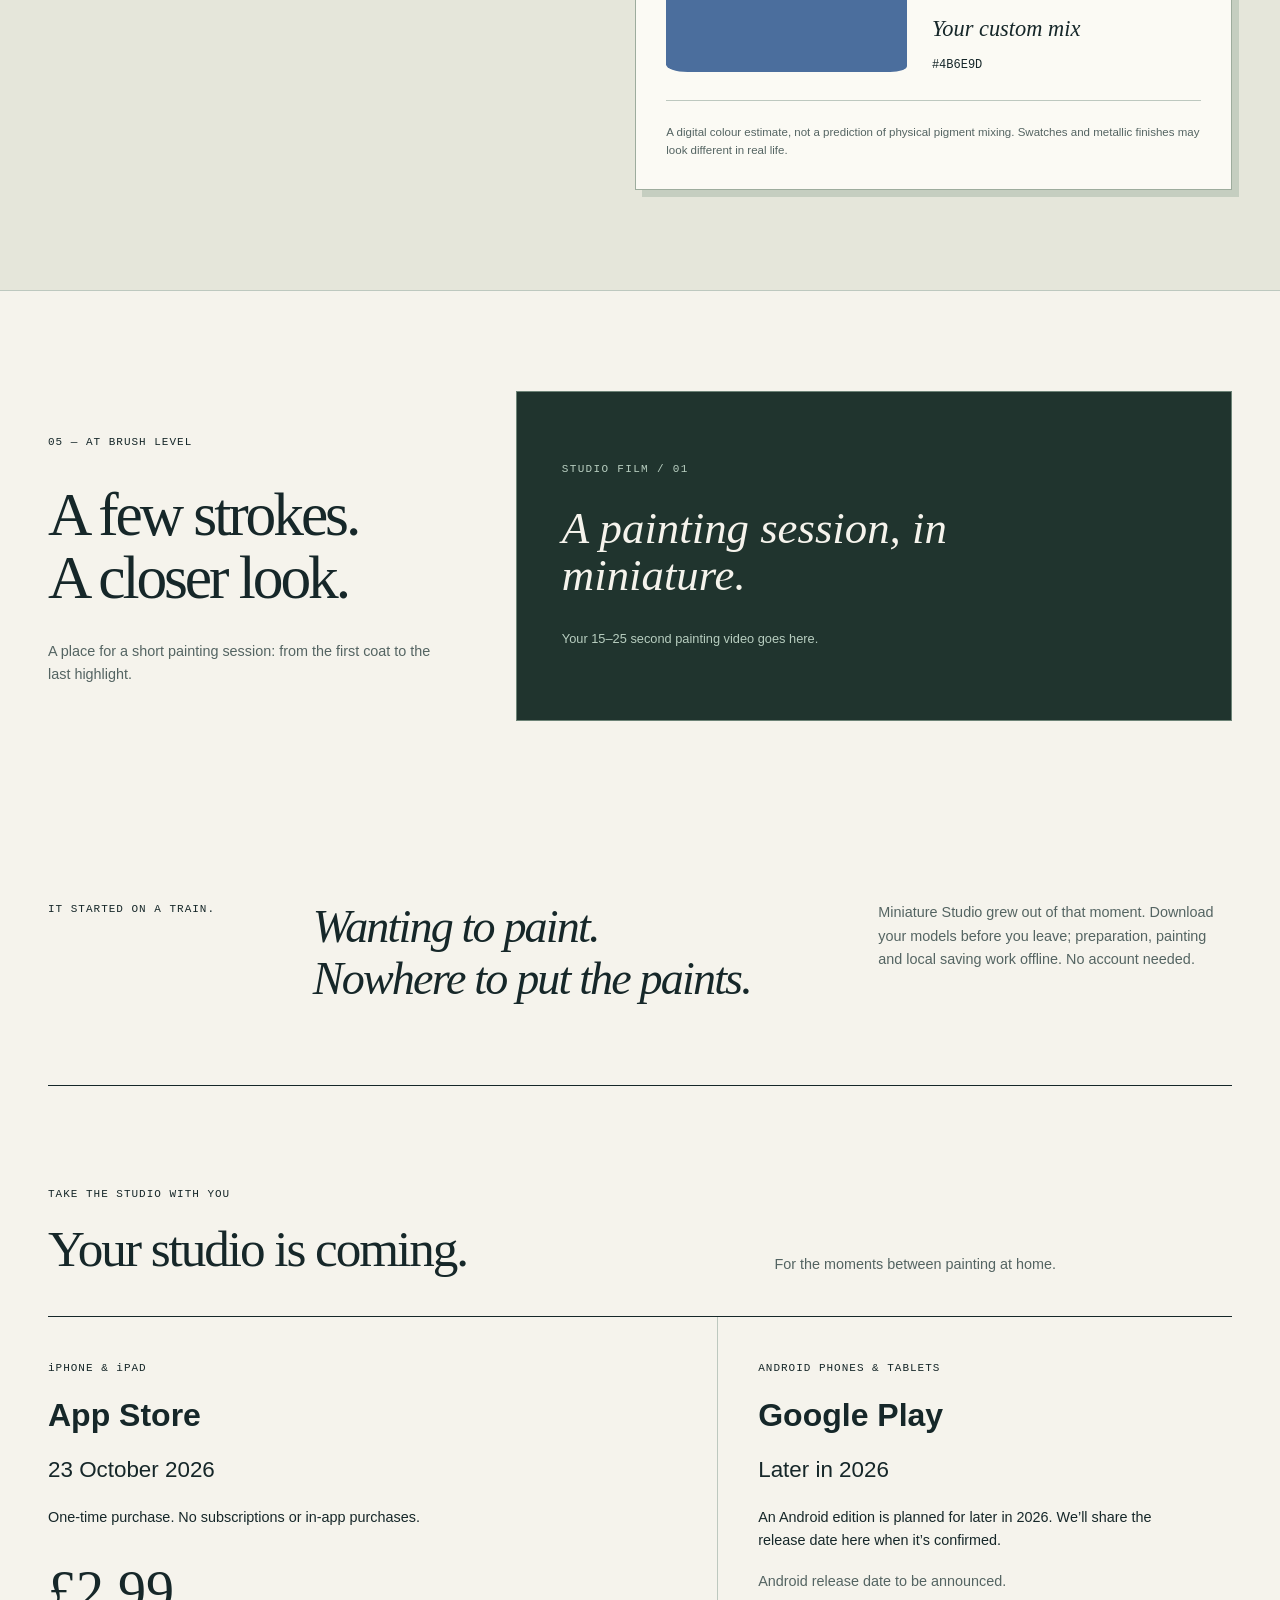
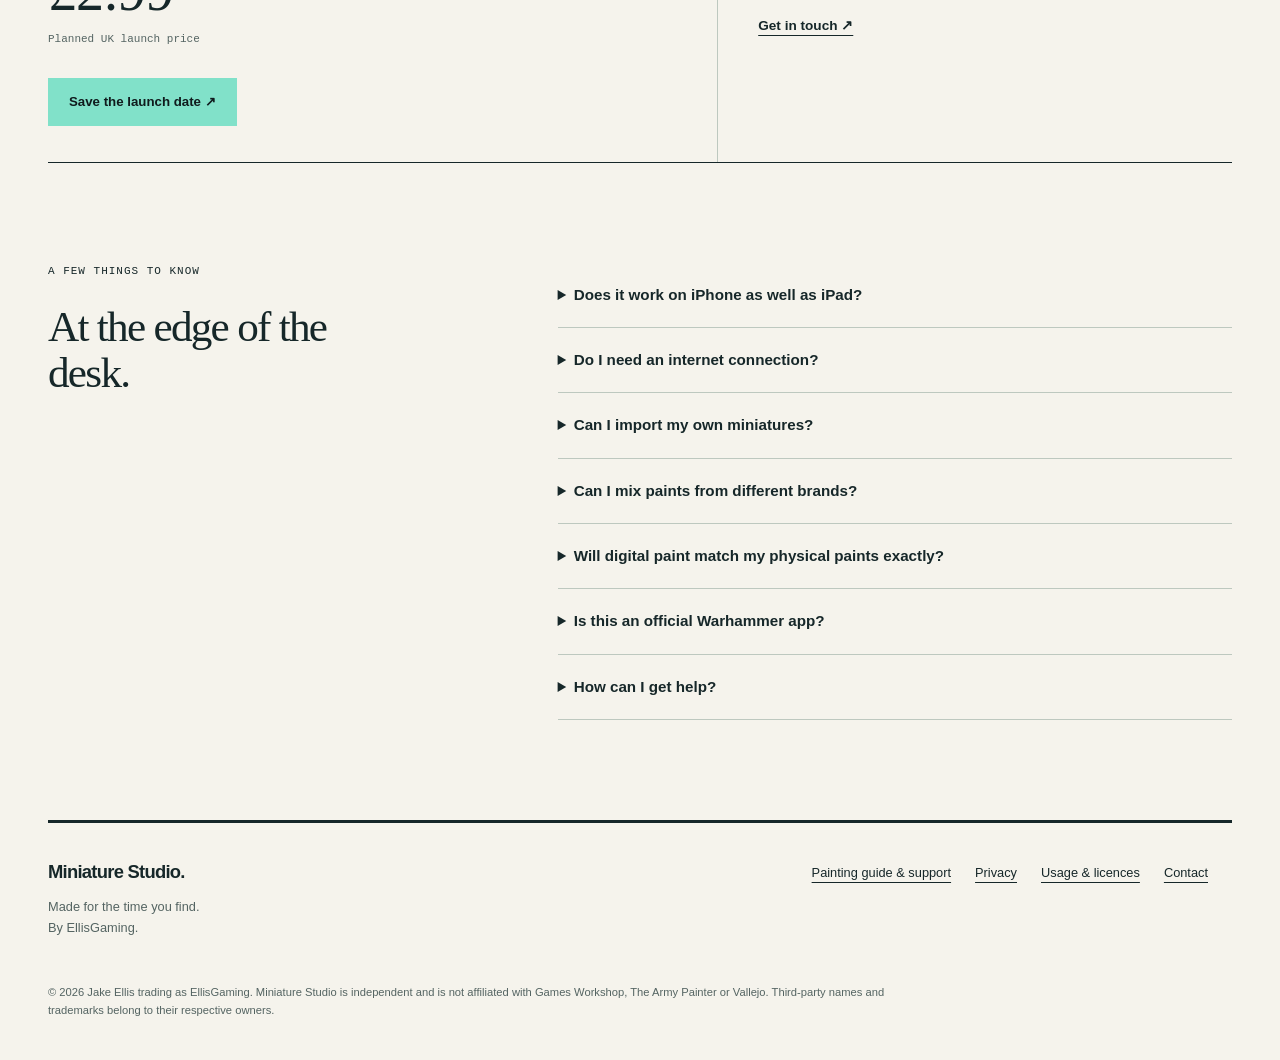
==== commit ea66f4a9: "Policy Updates" ====
--- a/index.html
+++ b/index.html
@@ -58,10 +58,10 @@
 </div></div></section>
 <section class="session-film wrap section" id="demo"><div><span class="eyebrow">05 — AT BRUSH LEVEL</span><h2>A few strokes.<br>A closer look.</h2><p>A place for a short painting session: from the first coat to the last highlight.</p></div><div id="painting-video"></div></section>
 <section class="travel-note wrap"><span>IT STARTED ON A TRAIN.</span><p>Wanting to paint.<br>Nowhere to put the paints.</p><div>Miniature Studio grew out of that moment. Download your models before you leave; preparation, painting and local saving work offline. No account needed.</div></section>
-<section id="release" class="wrap section"><div class="section-heading"><div><p class="eyebrow">TAKE THE STUDIO WITH YOU</p><h2>Your studio is coming.</h2></div><p>For the moments between painting at home.</p></div><div class="release-grid"><article class="release-card apple"><span class="platform-label">iPHONE & iPAD</span><h3>App Store</h3><p class="release-date" id="apple-status">23 October 2026</p><p>One-time purchase. No subscriptions or in-app purchases.</p><p class="price">£2.99 <small>Planned UK launch price</small></p><a id="apple-link" class="button primary" href="launch.ics" download>Save the launch date ↗</a></article><article class="release-card android"><span class="platform-label">ANDROID PHONES & TABLETS</span><h3>Google Play</h3><p class="release-date" id="android-status">Later in 2026</p><p>An Android edition is planned for later in 2026. We’ll share the release date here when it’s confirmed.</p><p class="availability" id="android-note">Android release date to be announced.</p><a id="android-link" class="text-link" href="mailto:jakeellis5000@icloud.com?subject=Miniature%20Studio%20for%20Android">Get in touch ↗</a></article></div></section>
-<section class="wrap faq section"><p class="eyebrow">A FEW THINGS TO KNOW</p><h2>At the edge of the desk.</h2><details><summary>Does it work on iPhone as well as iPad?</summary><p>Yes. Miniature Studio supports touch painting on both iPhone and iPad. Apple Pencil is optional and works on compatible iPads.</p></details><details><summary>Do I need an internet connection?</summary><p>Core preparation, painting and saving work offline. Download models stored with cloud providers before you travel. Online sharing and website links need a connection.</p></details><details><summary>Can I import my own miniatures?</summary><p>Yes. Prepare STL models on your device, or open supported USDZ files. Very dense models may need a lighter working mesh. Only import and share files you have permission to use.</p></details><details><summary>Can I mix paints from different brands?</summary><p>Yes. Choose Mix colours in the Paint Library, add up to four supported paints and adjust the number of parts for each. You can combine brands, name the result and save it. Ratios are kept in the recipe. Clear mediums and reference-only effects are not mixing ingredients.</p></details><details><summary>Will digital paint match my physical paints exactly?</summary><p>Colours and brush effects are digital approximations. Screens, lighting and real paint finishes all affect appearance. Specialist entries marked reference-only do not simulate their physical effects.</p></details><details><summary>Is this an official Warhammer app?</summary><p>No. Miniature Studio is an independent app by EllisGaming and is not affiliated with, endorsed by or sponsored by Games Workshop, The Army Painter or Vallejo. Third-party paint names are used for identification and reference.</p></details><details><summary>How can I get help?</summary><p>Visit our <a href="help/">support page</a> or email <a href="mailto:jakeellis5000@icloud.com">jakeellis5000@icloud.com</a>. Include your device, app version and a description of the issue.</p></details></section>
+<section id="release" class="wrap section"><div class="section-heading"><div><p class="eyebrow">TAKE THE STUDIO WITH YOU</p><h2>Your studio is coming.</h2></div><p>For the moments between painting at home.</p></div><div class="release-grid"><article class="release-card apple"><span class="platform-label">iPHONE & iPAD</span><h3>App Store</h3><p class="release-date" id="apple-status">23 October 2026</p><p>One-time purchase. No subscriptions or in-app purchases.</p><p class="price">£2.99 <small>Planned UK launch price</small></p><a id="apple-link" class="button primary" href="launch.ics" download>Save the launch date ↗</a></article><article class="release-card android"><span class="platform-label">ANDROID PHONES & TABLETS</span><h3>Google Play</h3><p class="release-date" id="android-status">Later in 2026</p><p>An Android edition is planned for later in 2026. We’ll share the release date here when it’s confirmed.</p><p class="availability" id="android-note">Android release date to be announced.</p><a id="android-link" class="text-link" href="mailto:miniaturestudio4@gmail.com?subject=Miniature%20Studio%20for%20Android">Get in touch ↗</a></article></div></section>
+<section class="wrap faq section"><p class="eyebrow">A FEW THINGS TO KNOW</p><h2>At the edge of the desk.</h2><details><summary>Does it work on iPhone as well as iPad?</summary><p>Yes. Miniature Studio supports touch painting on both iPhone and iPad. Apple Pencil is optional and works on compatible iPads.</p></details><details><summary>Do I need an internet connection?</summary><p>Core preparation, painting and saving work offline. Download models stored with cloud providers before you travel. Online sharing and website links need a connection.</p></details><details><summary>Can I import my own miniatures?</summary><p>Yes. Prepare STL models on your device, or open supported USDZ files. Very dense models may need a lighter working mesh. Only import and share files you have permission to use.</p></details><details><summary>Can I mix paints from different brands?</summary><p>Yes. Choose Mix colours in the Paint Library, add up to four supported paints and adjust the number of parts for each. You can combine brands, name the result and save it. Ratios are kept in the recipe. Clear mediums and reference-only effects are not mixing ingredients.</p></details><details><summary>Will digital paint match my physical paints exactly?</summary><p>Colours and brush effects are digital approximations. Screens, lighting and real paint finishes all affect appearance. Specialist entries marked reference-only do not simulate their physical effects.</p></details><details><summary>Is this an official Warhammer app?</summary><p>No. Miniature Studio is an independent app by EllisGaming and is not affiliated with, endorsed by or sponsored by Games Workshop, The Army Painter or Vallejo. Third-party paint names are used for identification and reference.</p></details><details><summary>How can I get help?</summary><p>Visit our <a href="help/">support page</a> or email <a href="mailto:miniaturestudio4@gmail.com">miniaturestudio4@gmail.com</a>. Include your device, app version and a description of the issue.</p></details></section>
 </main>
-<footer class="wrap footer"><div><a class="brand" href="index.html">Miniature Studio.</a><p>Made for the time you find.<br>By EllisGaming.</p></div><div><a href="help/">Painting guide & support</a><a href="policy/">Privacy</a><a href="mailto:jakeellis5000@icloud.com">Contact</a><div id="social-links"></div></div><p class="legal">© 2026 EllisGaming. Miniature Studio is independent and is not affiliated with Games Workshop, The Army Painter or Vallejo. Third-party names and trademarks belong to their respective owners.</p></footer>
+<footer class="wrap footer"><div><a class="brand" href="index.html">Miniature Studio.</a><p>Made for the time you find.<br>By EllisGaming.</p></div><div><a href="help/">Painting guide & support</a><a href="policy/">Privacy</a><a href="usage/">Usage &amp; licences</a><a href="mailto:miniaturestudio4@gmail.com">Contact</a><div id="social-links"></div></div><p class="legal">© 2026 Jake Ellis trading as EllisGaming. Miniature Studio is independent and is not affiliated with Games Workshop, The Army Painter or Vallejo. Third-party names and trademarks belong to their respective owners.</p></footer>
 <aside id="launch-reminder" class="launch-reminder" aria-labelledby="reminder-title" hidden>
 <button type="button" class="reminder-close" aria-label="Dismiss launch reminder">×</button>
 <p class="eyebrow">SAVE A LITTLE PAINTING TIME</p>
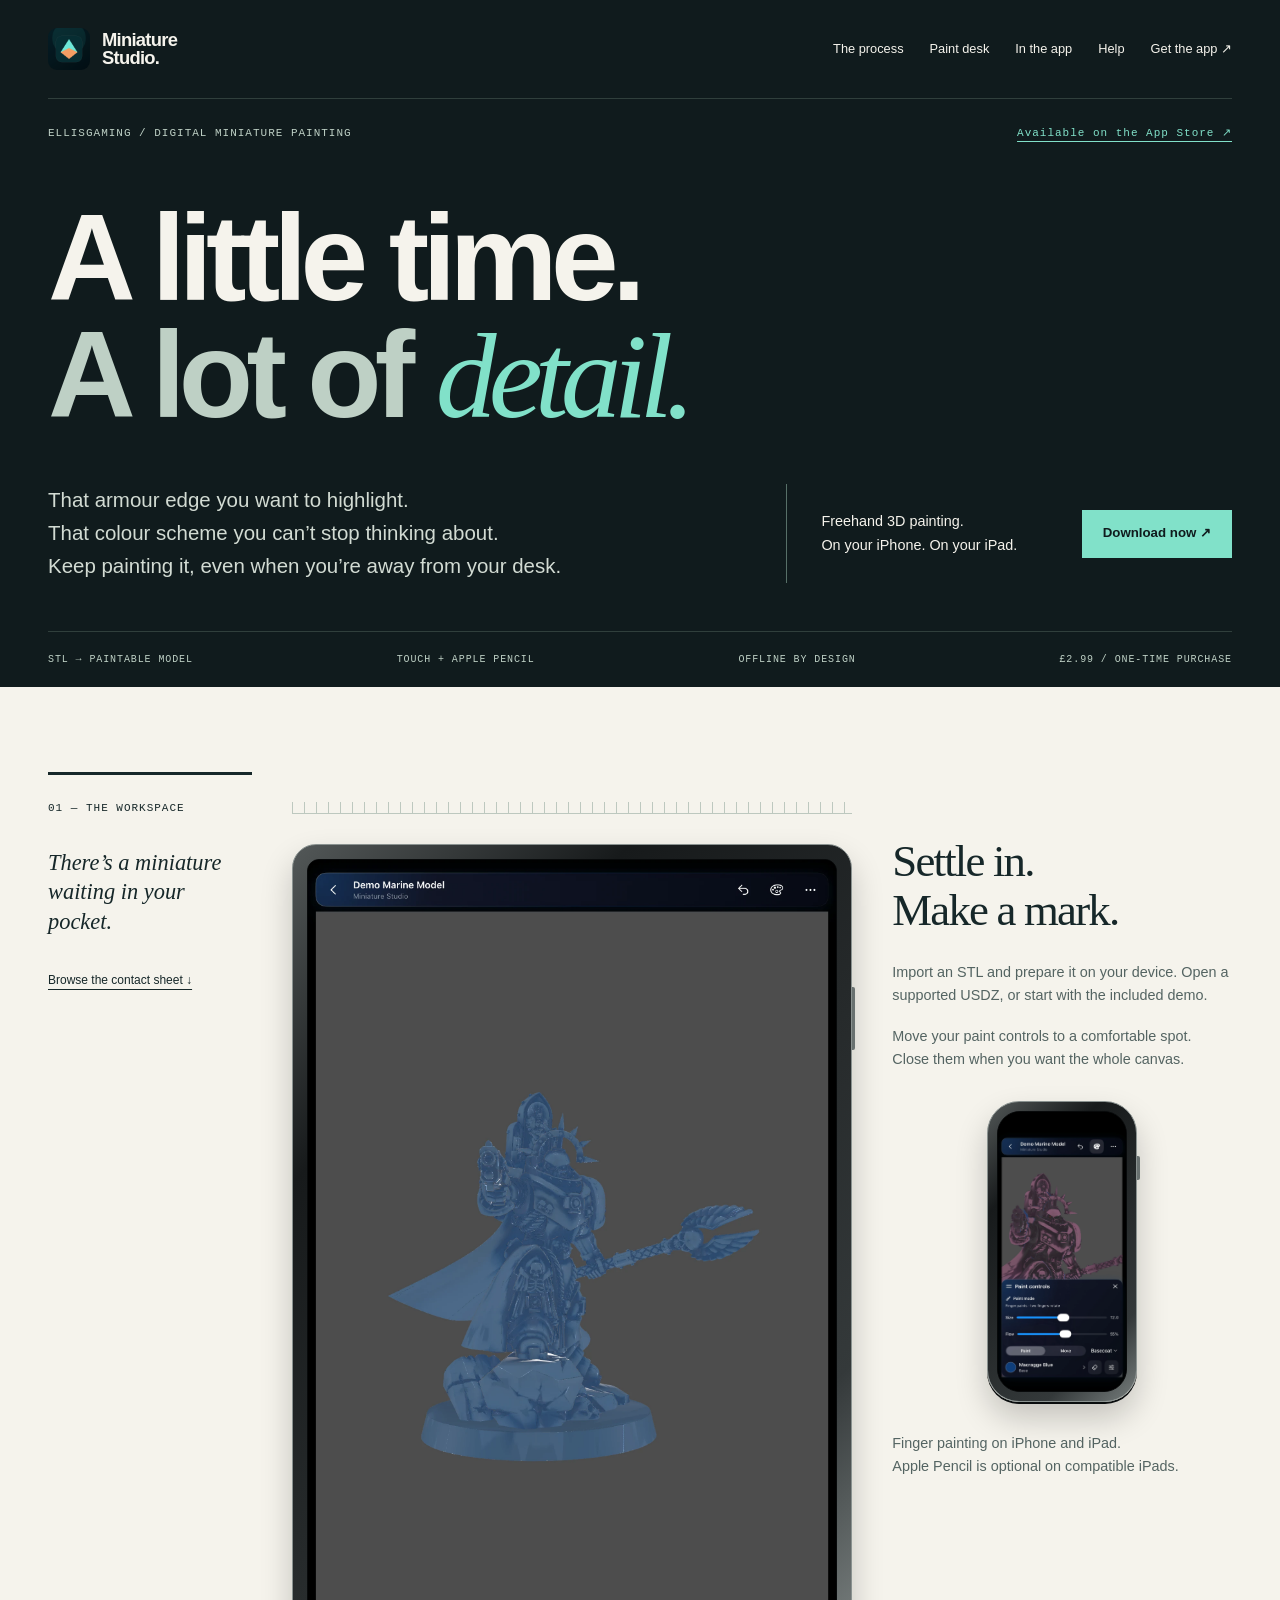
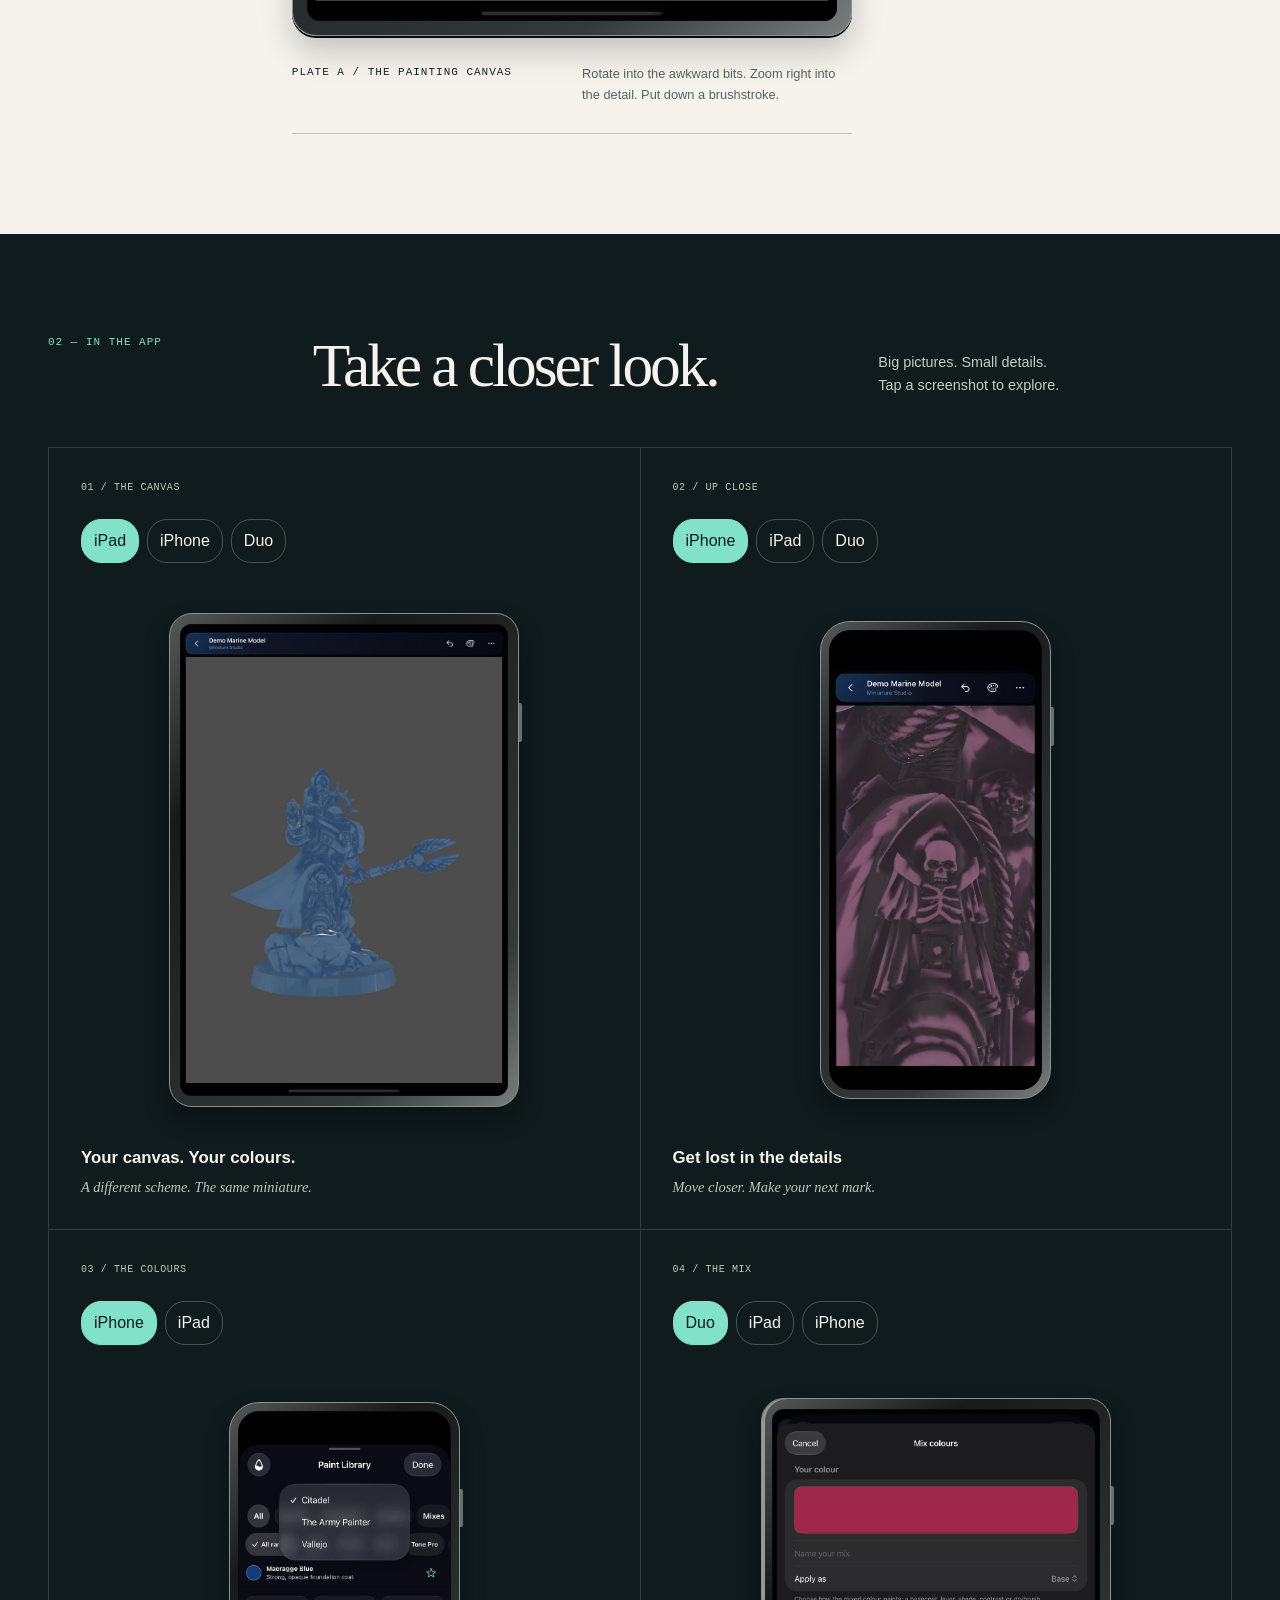
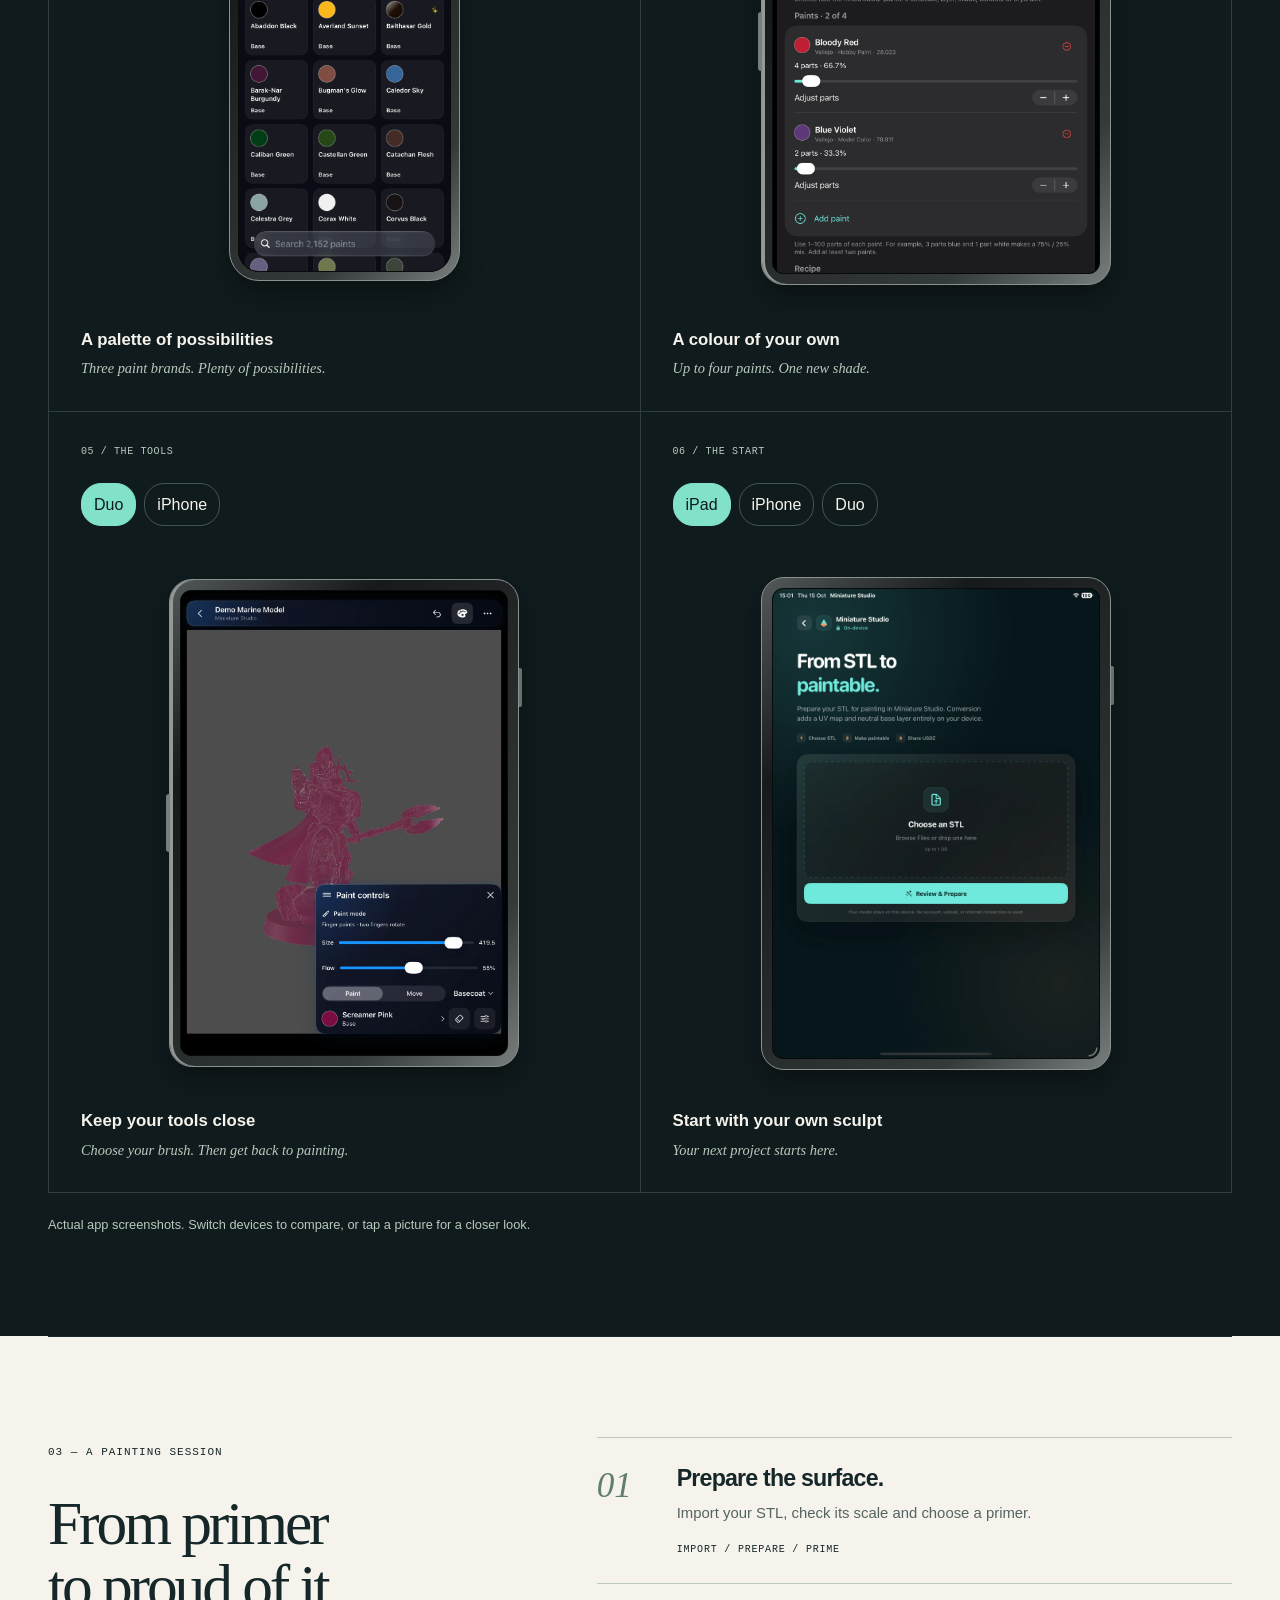
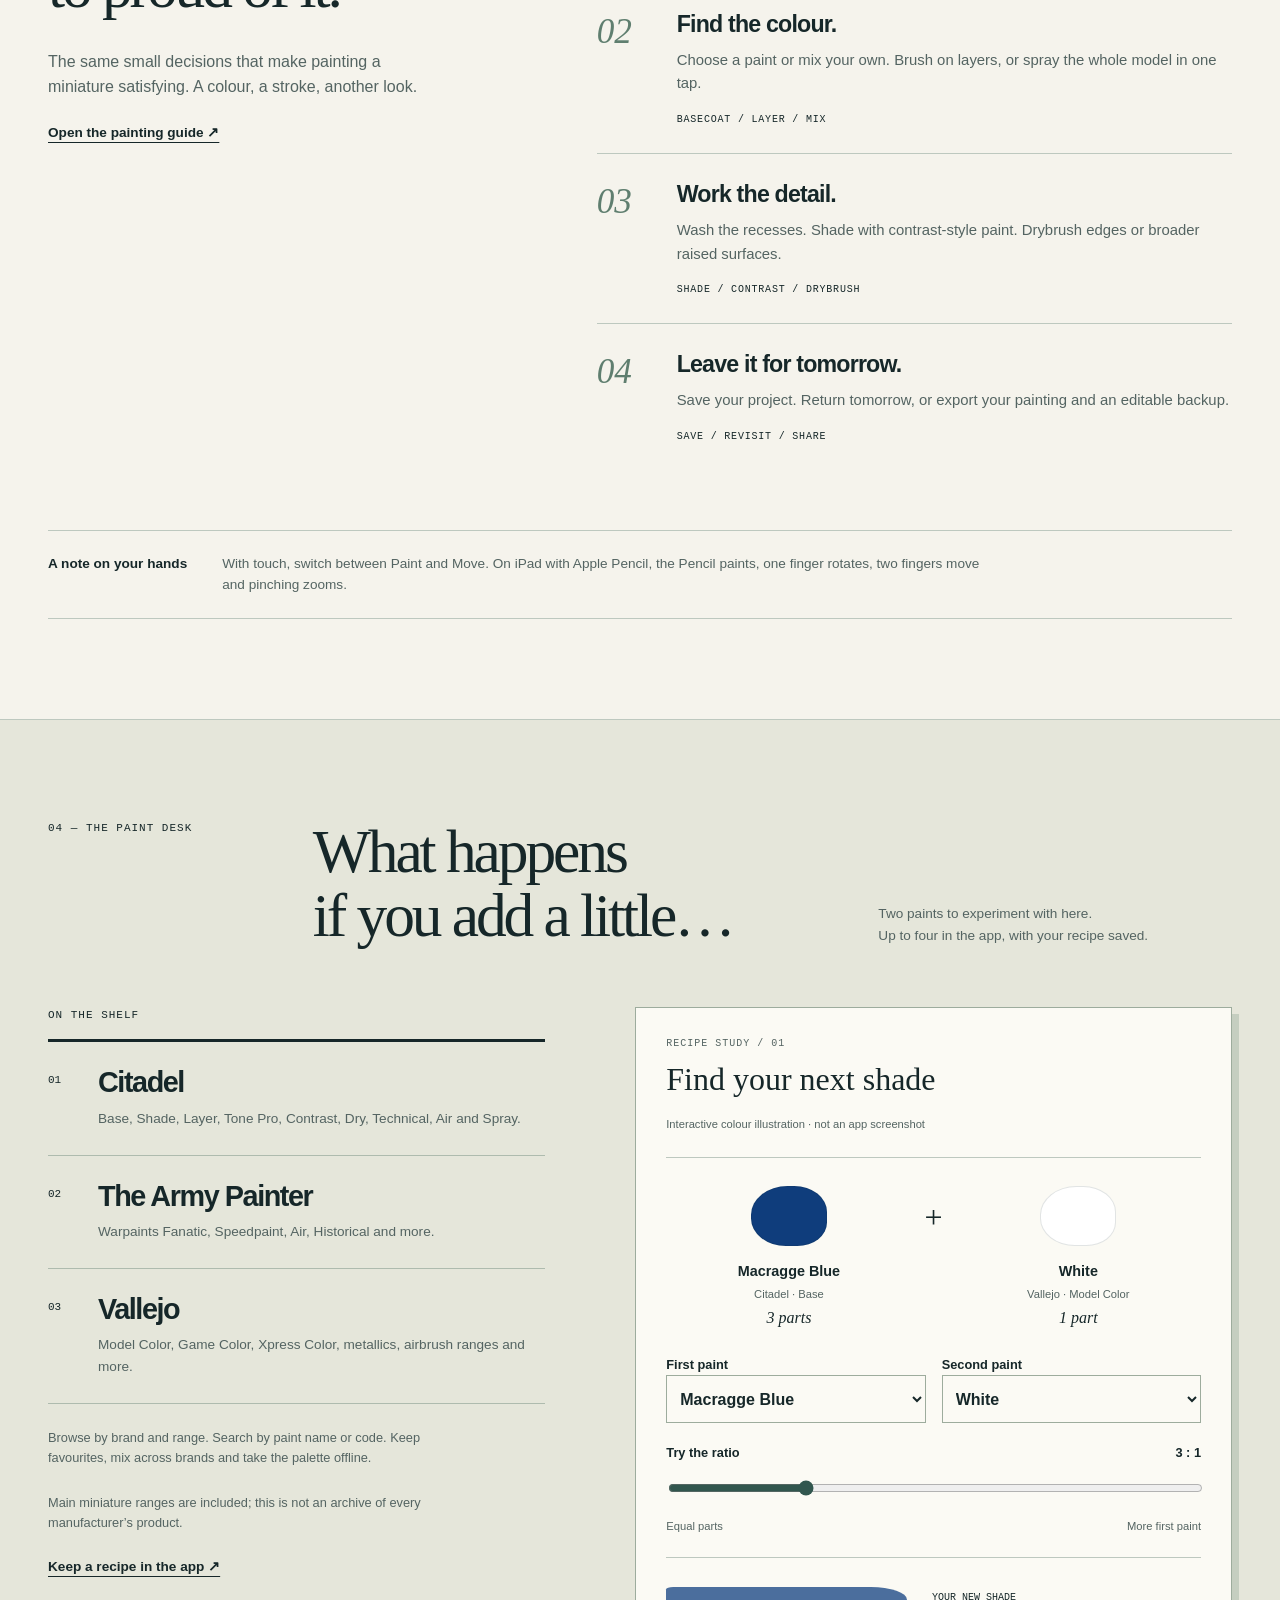
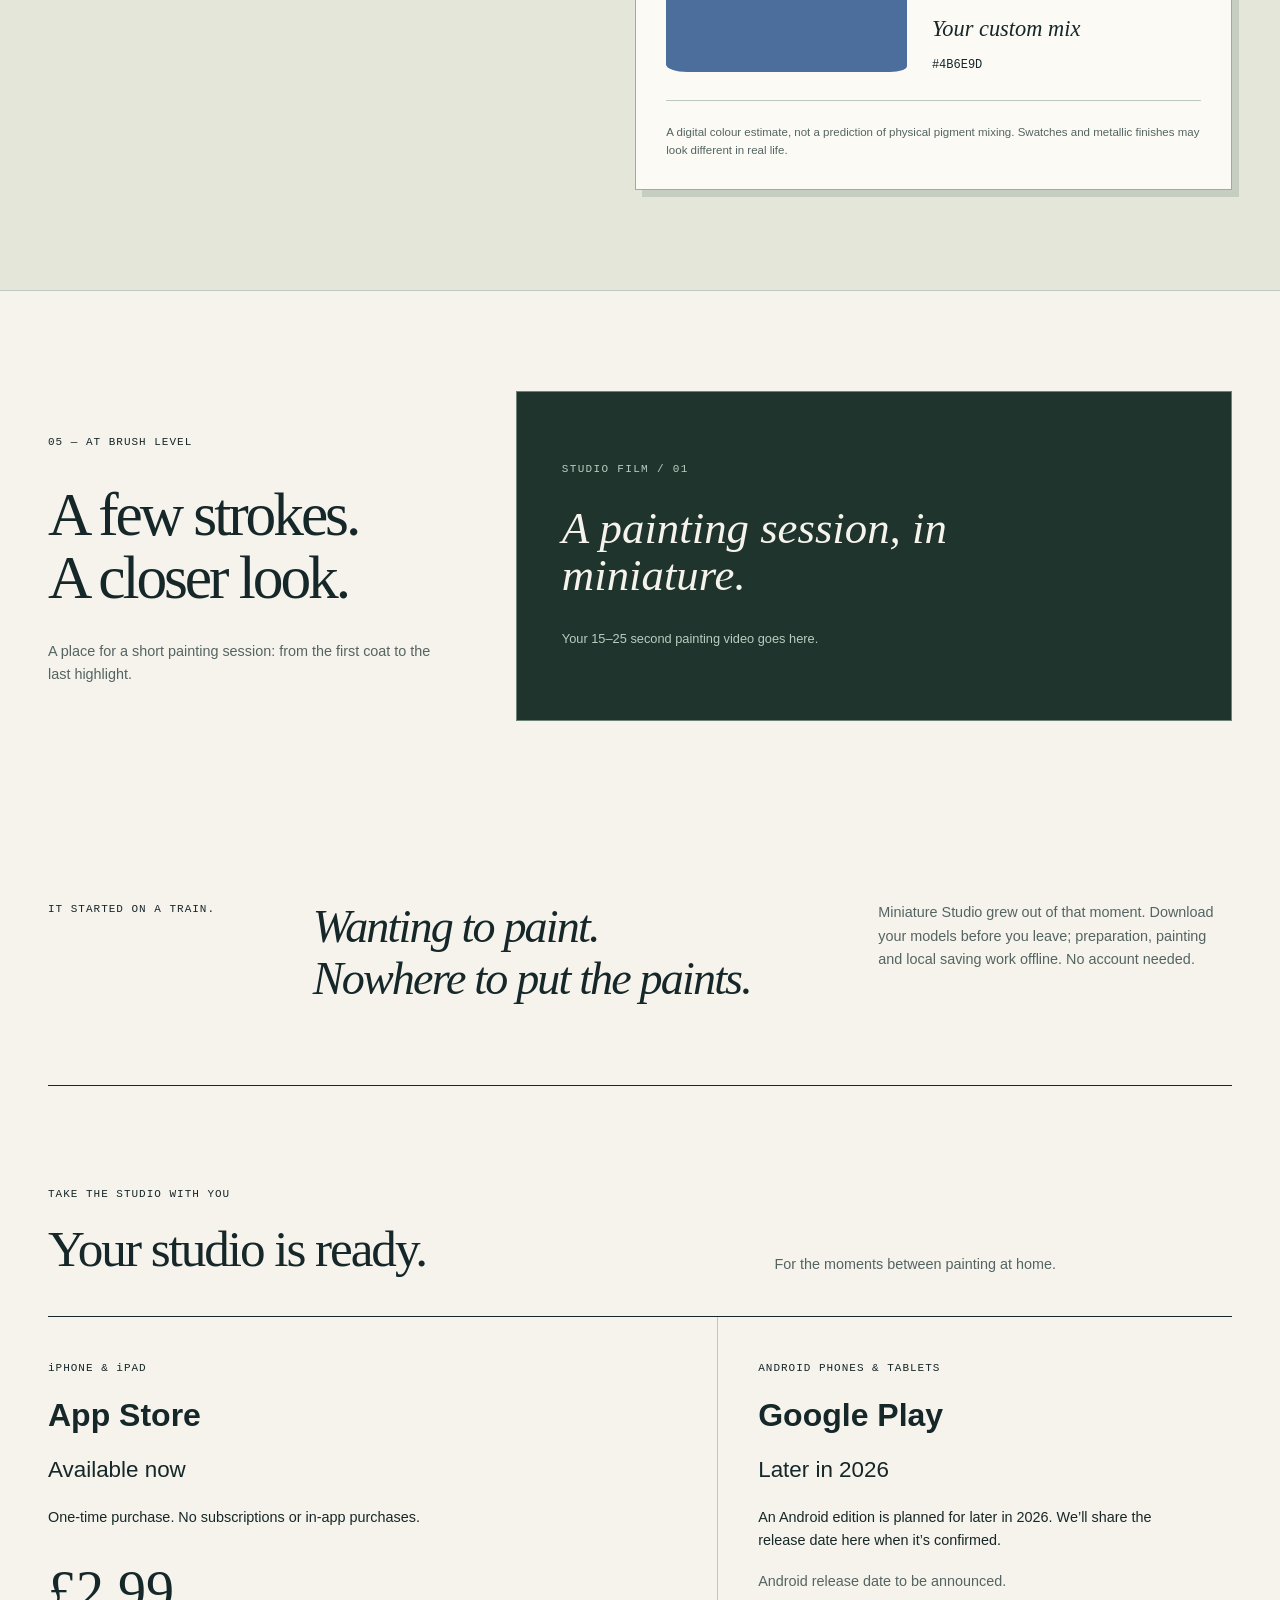
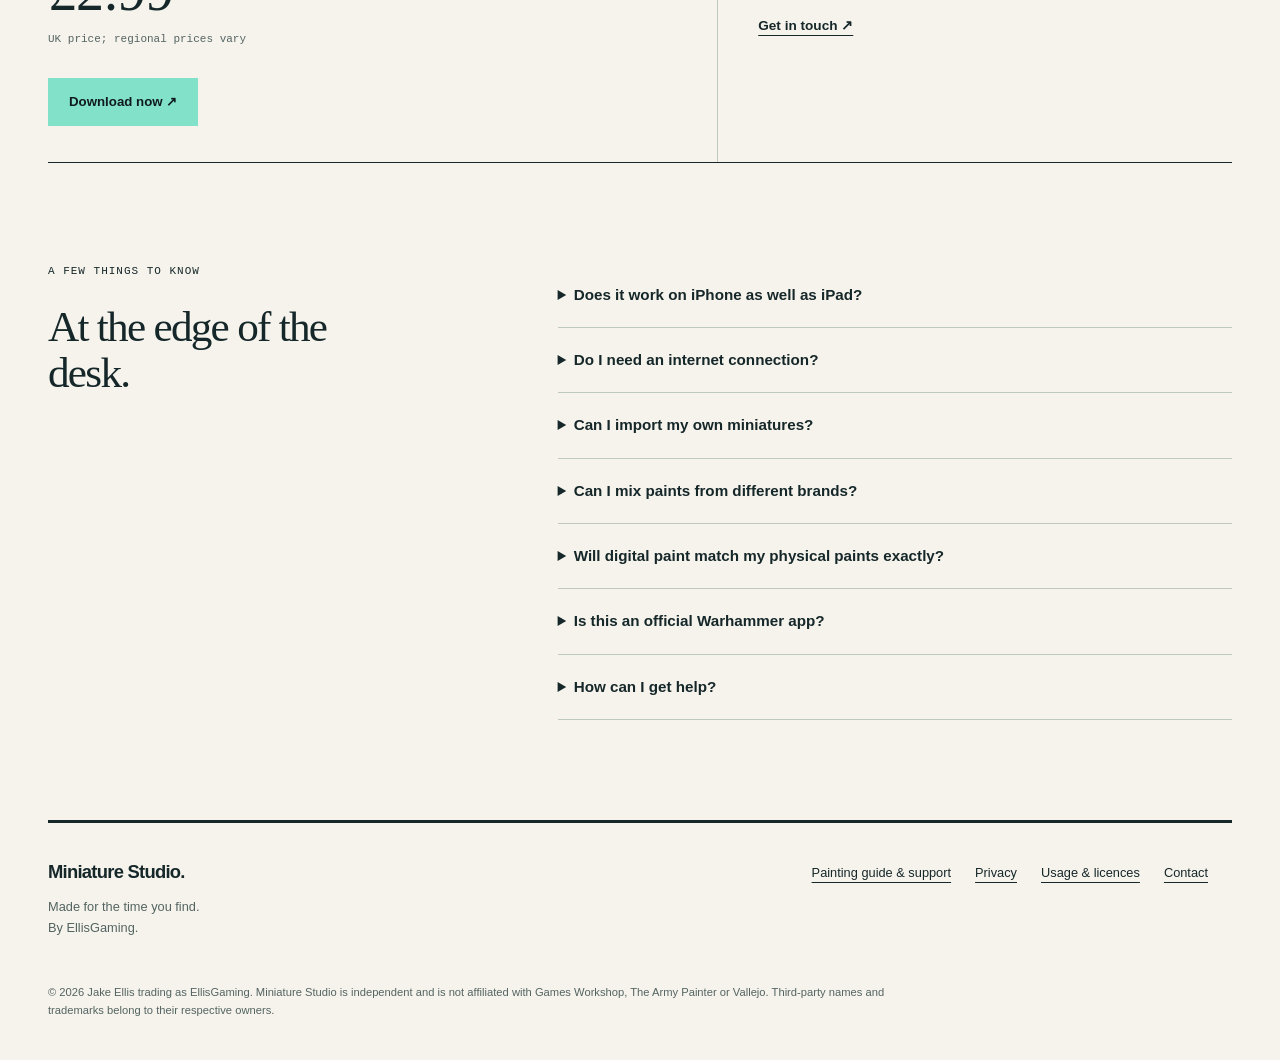
==== commit 0c70166d: "Timed Realise" ====
--- a/index.html
+++ b/index.html
@@ -15,16 +15,16 @@
   <meta property="og:title" content="Miniature Studio — Your painting desk, anywhere.">
   <meta property="og:description" content="Freehand 3D miniature painting for iPhone and iPad. Explore Citadel, The Army Painter and Vallejo paint references, and mix your own colours. Launching on the App Store 23 October 2026. Google Play planned later in 2026.">
   <link rel="icon" href="assets/icon.png"><link rel="stylesheet" href="style.css">
-  <script defer src="site-config.js"></script><script defer src="site.js"></script>
+  <script defer src="site-config.js"></script><script defer src="launch-state.js"></script><script defer src="site.js"></script>
 </head>
 <body>
 <a class="skip" href="#main">Skip to content</a>
 <main id="main"><div class="cover">
 <header class="header wrap"><a class="brand" href="index.html"><img src="assets/icon.png" width="42" height="42" alt=""><span>Miniature<br>Studio.</span></a><nav aria-label="Main navigation"><a href="#guide">The process</a><a href="#paints">Paint desk</a><a href="#gallery">In the app</a><a href="help/">Help</a><a href="#release">Get the app ↗</a></nav></header>
 <section class="cover-story wrap">
-<div class="issue-line"><span>ELLISGAMING / DIGITAL MINIATURE PAINTING</span><a href="#release">App Store · 23 October 2026 ↗</a></div>
+<div class="issue-line"><span>ELLISGAMING / DIGITAL MINIATURE PAINTING</span><a data-launch-text="announcement" data-launch-link href="#release">App Store · 23 October 2026 ↗</a></div>
 <h1>A little time.<br><span>A lot of</span> <em>detail.</em></h1>
-<div class="cover-bottom"><p>That armour edge you want to highlight.<br>That colour scheme you can’t stop thinking about.<br>Keep painting it, even when you’re away from your desk.</p><div><p>Freehand 3D painting.<br>On your iPhone. On your iPad.</p><a class="button primary" href="#release">Coming 23 October ↗</a></div></div>
+<div class="cover-bottom"><p>That armour edge you want to highlight.<br>That colour scheme you can’t stop thinking about.<br>Keep painting it, even when you’re away from your desk.</p><div><p>Freehand 3D painting.<br>On your iPhone. On your iPad.</p><a data-launch-text="cta" data-launch-link class="button primary" href="#release">Coming 23 October ↗</a></div></div>
 <div class="cover-spec"><span>STL → PAINTABLE MODEL</span><span>TOUCH + APPLE PENCIL</span><span>OFFLINE BY DESIGN</span><span>£2.99 / ONE-TIME PURCHASE</span></div>
 </section>
 </div>
@@ -58,7 +58,7 @@
 </div></div></section>
 <section class="session-film wrap section" id="demo"><div><span class="eyebrow">05 — AT BRUSH LEVEL</span><h2>A few strokes.<br>A closer look.</h2><p>A place for a short painting session: from the first coat to the last highlight.</p></div><div id="painting-video"></div></section>
 <section class="travel-note wrap"><span>IT STARTED ON A TRAIN.</span><p>Wanting to paint.<br>Nowhere to put the paints.</p><div>Miniature Studio grew out of that moment. Download your models before you leave; preparation, painting and local saving work offline. No account needed.</div></section>
-<section id="release" class="wrap section"><div class="section-heading"><div><p class="eyebrow">TAKE THE STUDIO WITH YOU</p><h2>Your studio is coming.</h2></div><p>For the moments between painting at home.</p></div><div class="release-grid"><article class="release-card apple"><span class="platform-label">iPHONE & iPAD</span><h3>App Store</h3><p class="release-date" id="apple-status">23 October 2026</p><p>One-time purchase. No subscriptions or in-app purchases.</p><p class="price">£2.99 <small>Planned UK launch price</small></p><a id="apple-link" class="button primary" href="launch.ics" download>Save the launch date ↗</a></article><article class="release-card android"><span class="platform-label">ANDROID PHONES & TABLETS</span><h3>Google Play</h3><p class="release-date" id="android-status">Later in 2026</p><p>An Android edition is planned for later in 2026. We’ll share the release date here when it’s confirmed.</p><p class="availability" id="android-note">Android release date to be announced.</p><a id="android-link" class="text-link" href="mailto:miniaturestudio4@gmail.com?subject=Miniature%20Studio%20for%20Android">Get in touch ↗</a></article></div></section>
+<section id="release" class="wrap section"><div class="section-heading"><div><p class="eyebrow">TAKE THE STUDIO WITH YOU</p><h2 data-launch-text="heading">Your studio is coming.</h2></div><p>For the moments between painting at home.</p></div><div class="release-grid"><article class="release-card apple"><span class="platform-label">iPHONE & iPAD</span><h3>App Store</h3><p class="release-date" data-launch-text="status" id="apple-status">23 October 2026</p><p>One-time purchase. No subscriptions or in-app purchases.</p><p class="price">£2.99 <small data-launch-text="price">Planned UK launch price</small></p><a data-launch-text="cta" data-launch-link id="apple-link" class="button primary" href="launch.ics" download>Save the launch date ↗</a></article><article class="release-card android"><span class="platform-label">ANDROID PHONES & TABLETS</span><h3>Google Play</h3><p class="release-date" id="android-status">Later in 2026</p><p>An Android edition is planned for later in 2026. We’ll share the release date here when it’s confirmed.</p><p class="availability" id="android-note">Android release date to be announced.</p><a id="android-link" class="text-link" href="mailto:miniaturestudio4@gmail.com?subject=Miniature%20Studio%20for%20Android">Get in touch ↗</a></article></div></section>
 <section class="wrap faq section"><p class="eyebrow">A FEW THINGS TO KNOW</p><h2>At the edge of the desk.</h2><details><summary>Does it work on iPhone as well as iPad?</summary><p>Yes. Miniature Studio supports touch painting on both iPhone and iPad. Apple Pencil is optional and works on compatible iPads.</p></details><details><summary>Do I need an internet connection?</summary><p>Core preparation, painting and saving work offline. Download models stored with cloud providers before you travel. Online sharing and website links need a connection.</p></details><details><summary>Can I import my own miniatures?</summary><p>Yes. Prepare STL models on your device, or open supported USDZ files. Very dense models may need a lighter working mesh. Only import and share files you have permission to use.</p></details><details><summary>Can I mix paints from different brands?</summary><p>Yes. Choose Mix colours in the Paint Library, add up to four supported paints and adjust the number of parts for each. You can combine brands, name the result and save it. Ratios are kept in the recipe. Clear mediums and reference-only effects are not mixing ingredients.</p></details><details><summary>Will digital paint match my physical paints exactly?</summary><p>Colours and brush effects are digital approximations. Screens, lighting and real paint finishes all affect appearance. Specialist entries marked reference-only do not simulate their physical effects.</p></details><details><summary>Is this an official Warhammer app?</summary><p>No. Miniature Studio is an independent app by EllisGaming and is not affiliated with, endorsed by or sponsored by Games Workshop, The Army Painter or Vallejo. Third-party paint names are used for identification and reference.</p></details><details><summary>How can I get help?</summary><p>Visit our <a href="help/">support page</a> or email <a href="mailto:miniaturestudio4@gmail.com">miniaturestudio4@gmail.com</a>. Include your device, app version and a description of the issue.</p></details></section>
 </main>
 <footer class="wrap footer"><div><a class="brand" href="index.html">Miniature Studio.</a><p>Made for the time you find.<br>By EllisGaming.</p></div><div><a href="help/">Painting guide & support</a><a href="policy/">Privacy</a><a href="usage/">Usage &amp; licences</a><a href="mailto:miniaturestudio4@gmail.com">Contact</a><div id="social-links"></div></div><p class="legal">© 2026 Jake Ellis trading as EllisGaming. Miniature Studio is independent and is not affiliated with Games Workshop, The Army Painter or Vallejo. Third-party names and trademarks belong to their respective owners.</p></footer>
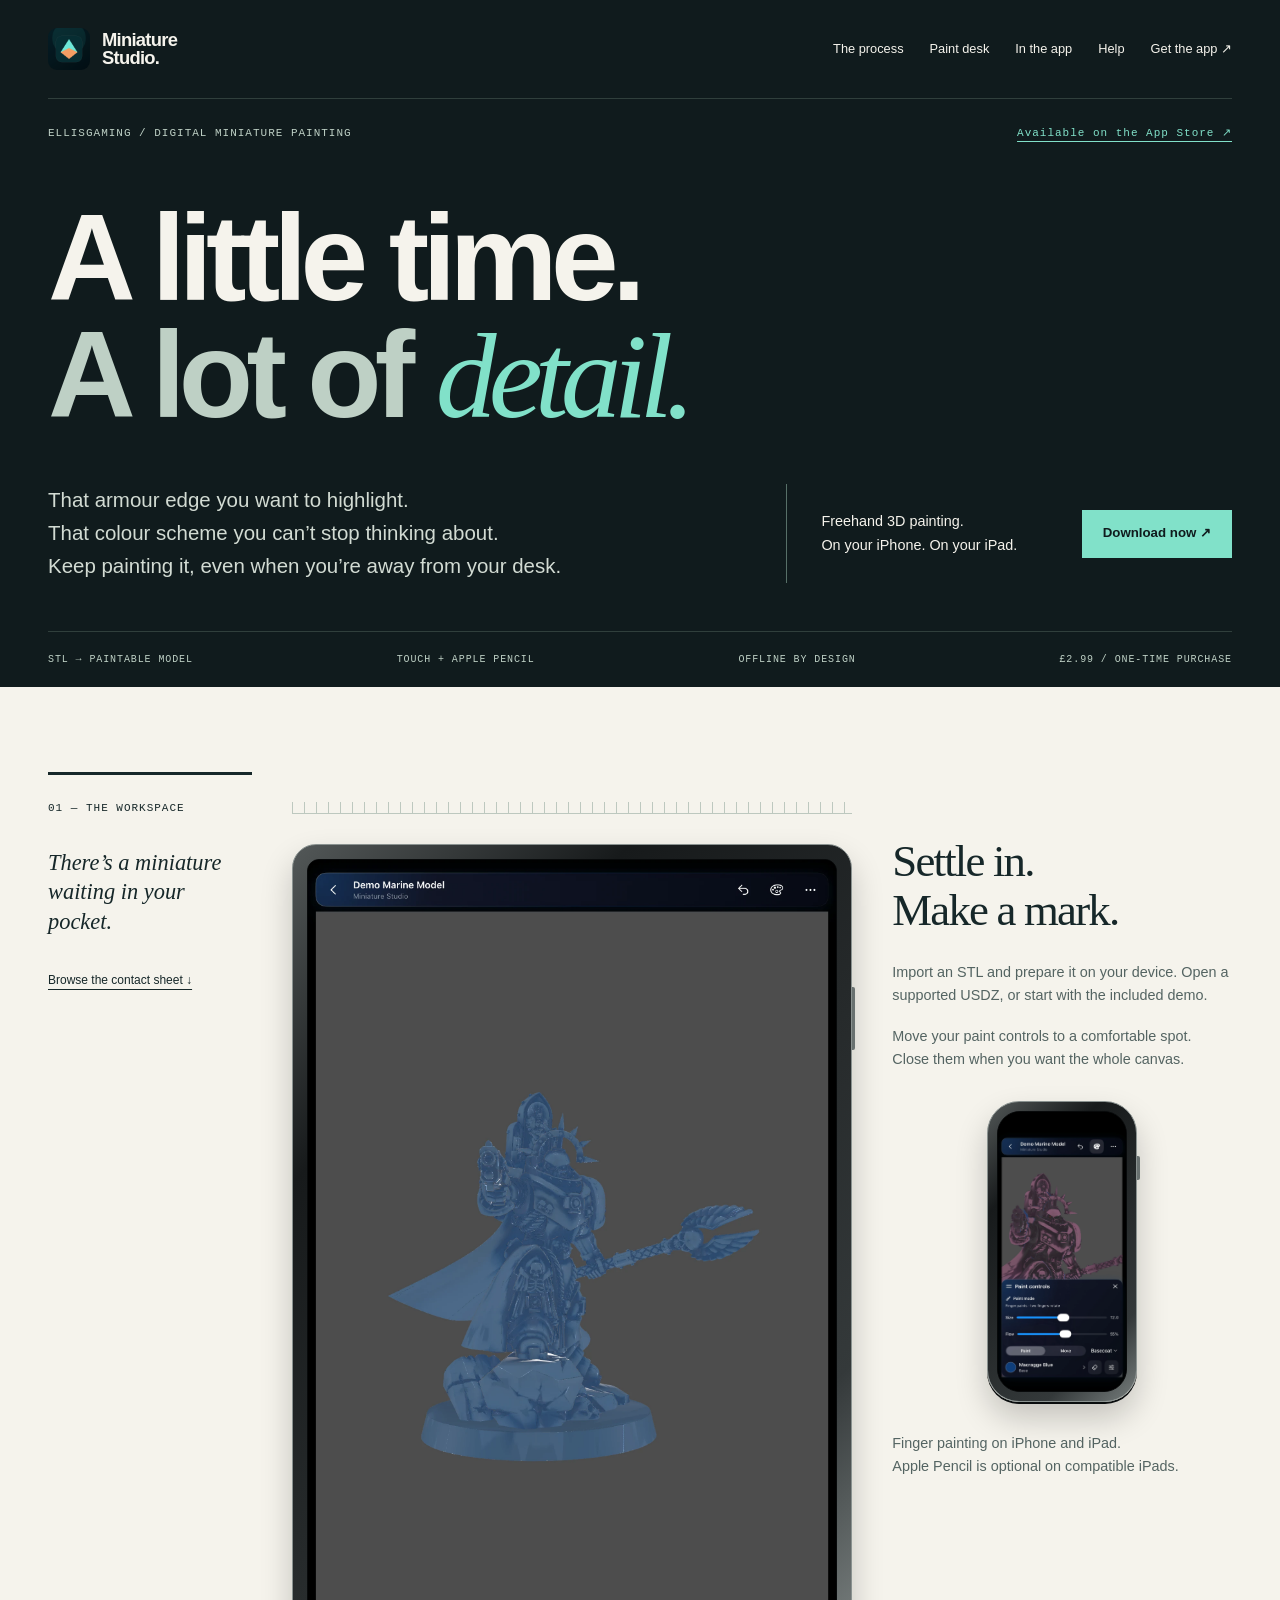
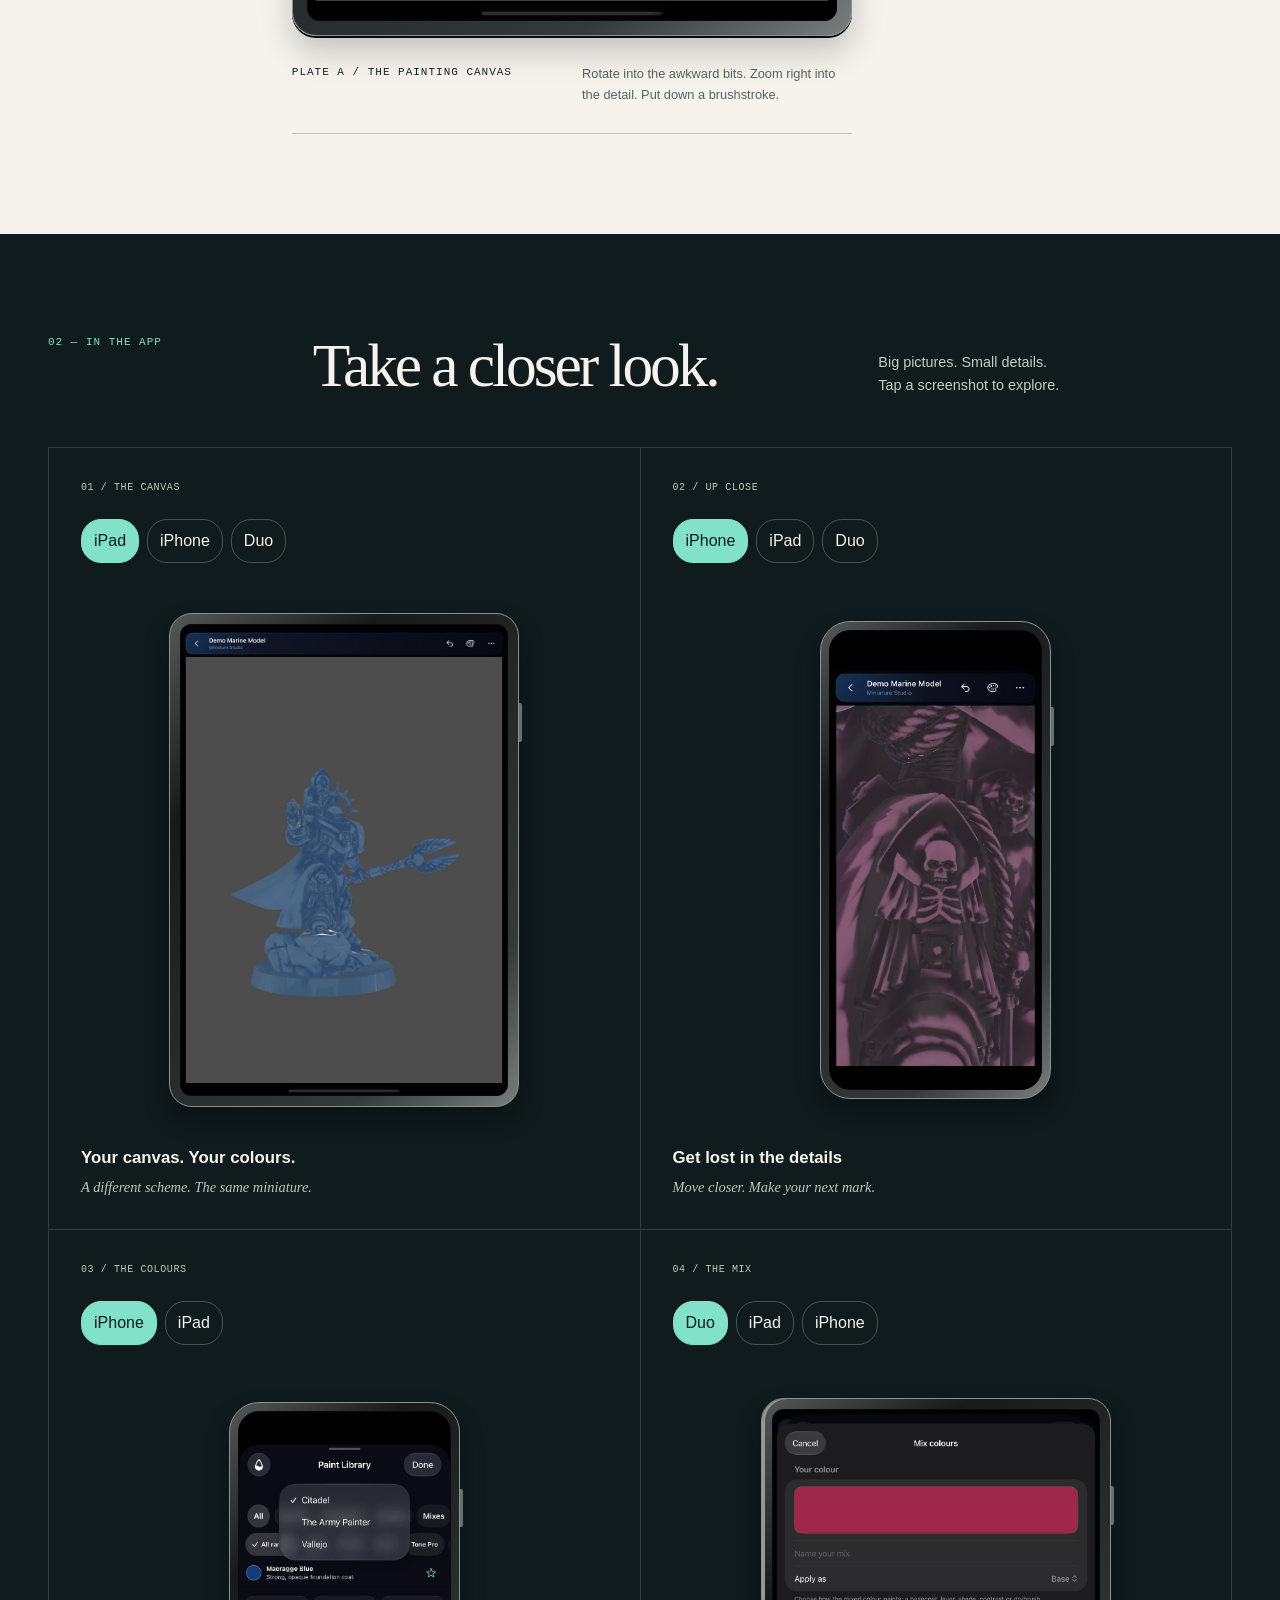
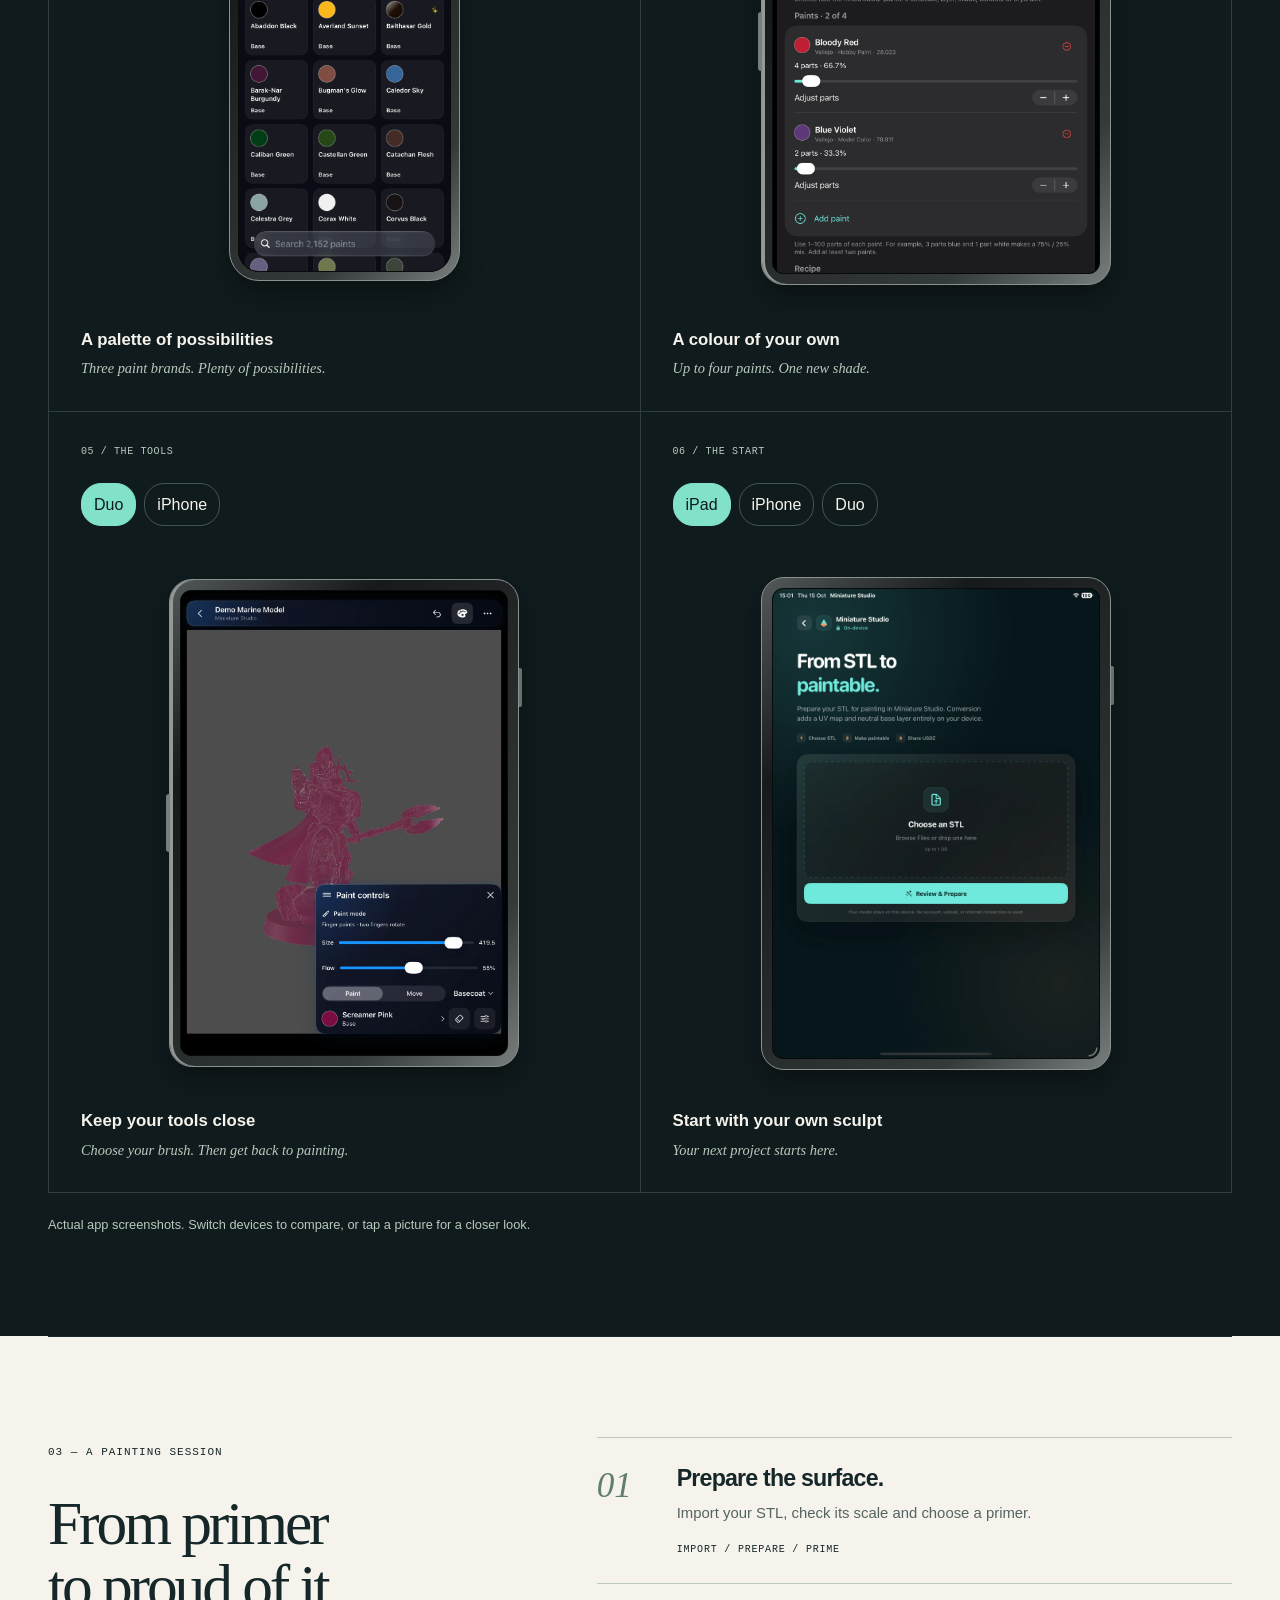
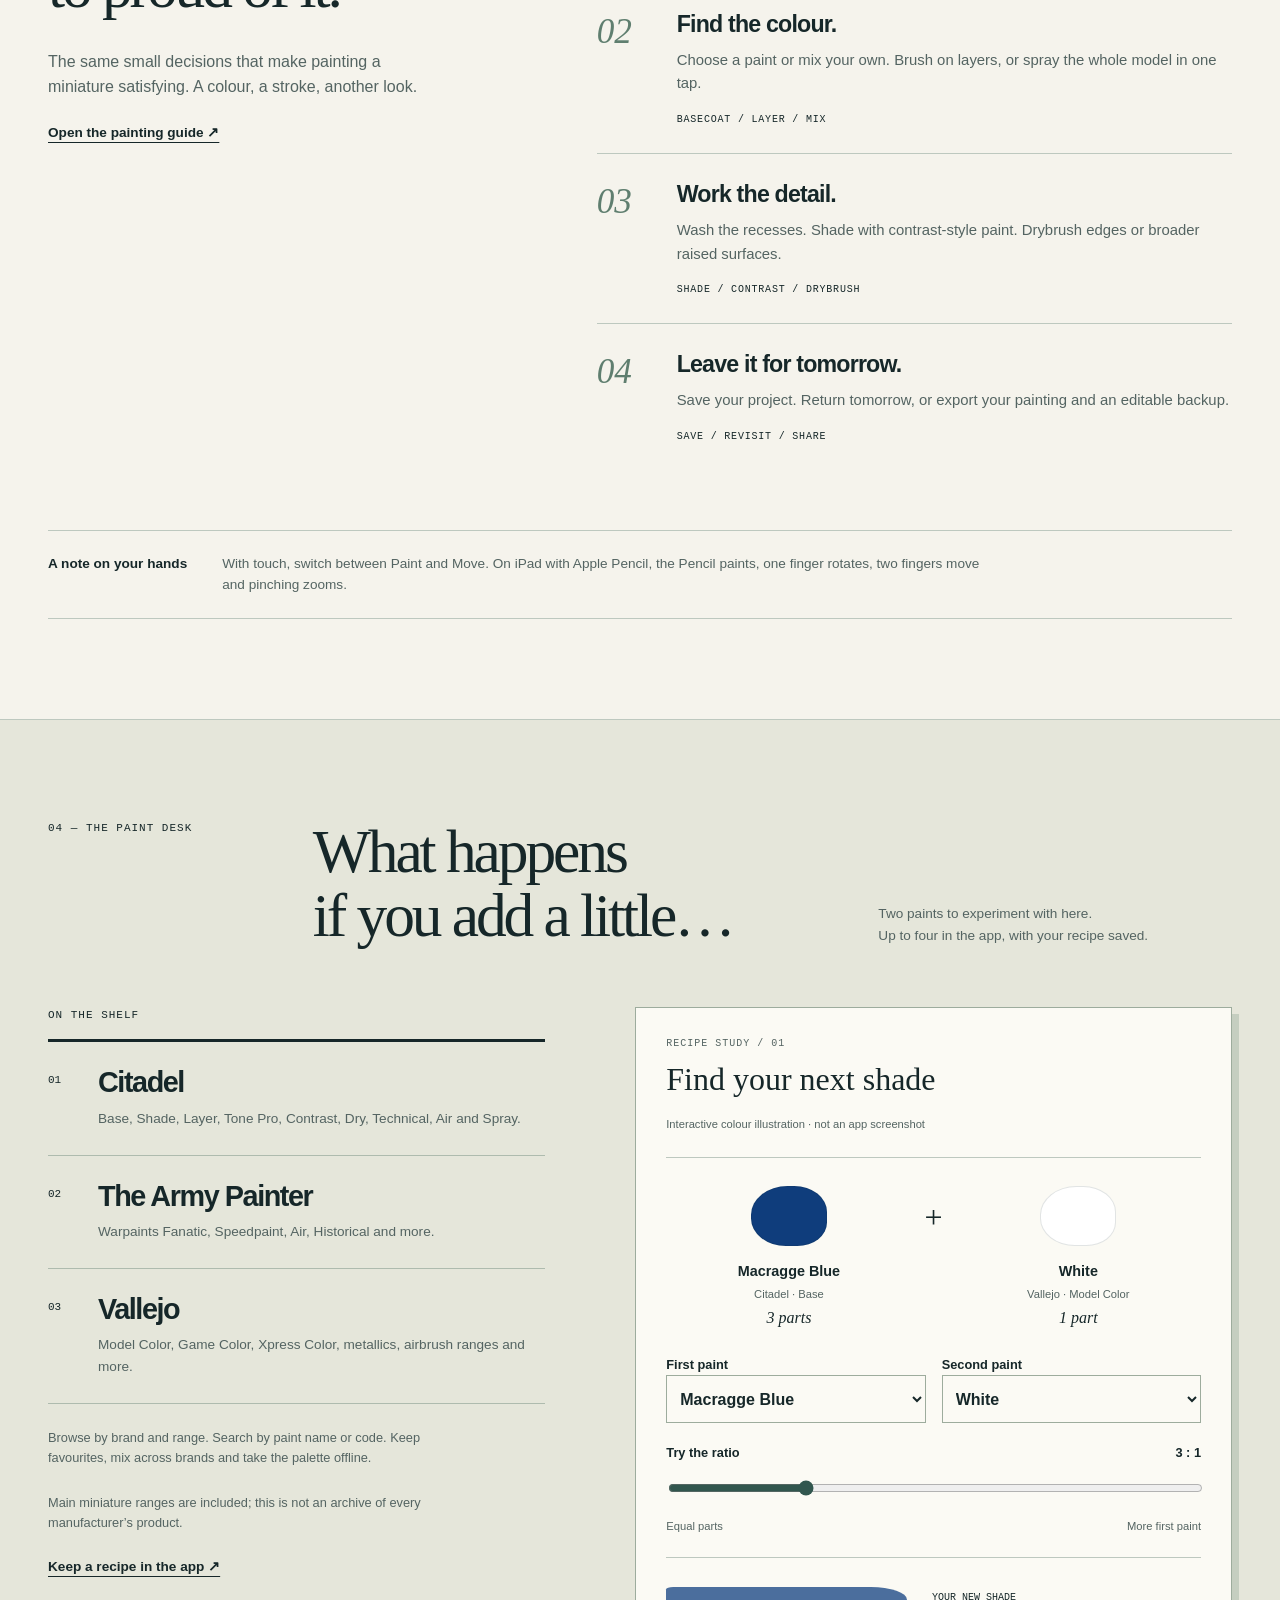
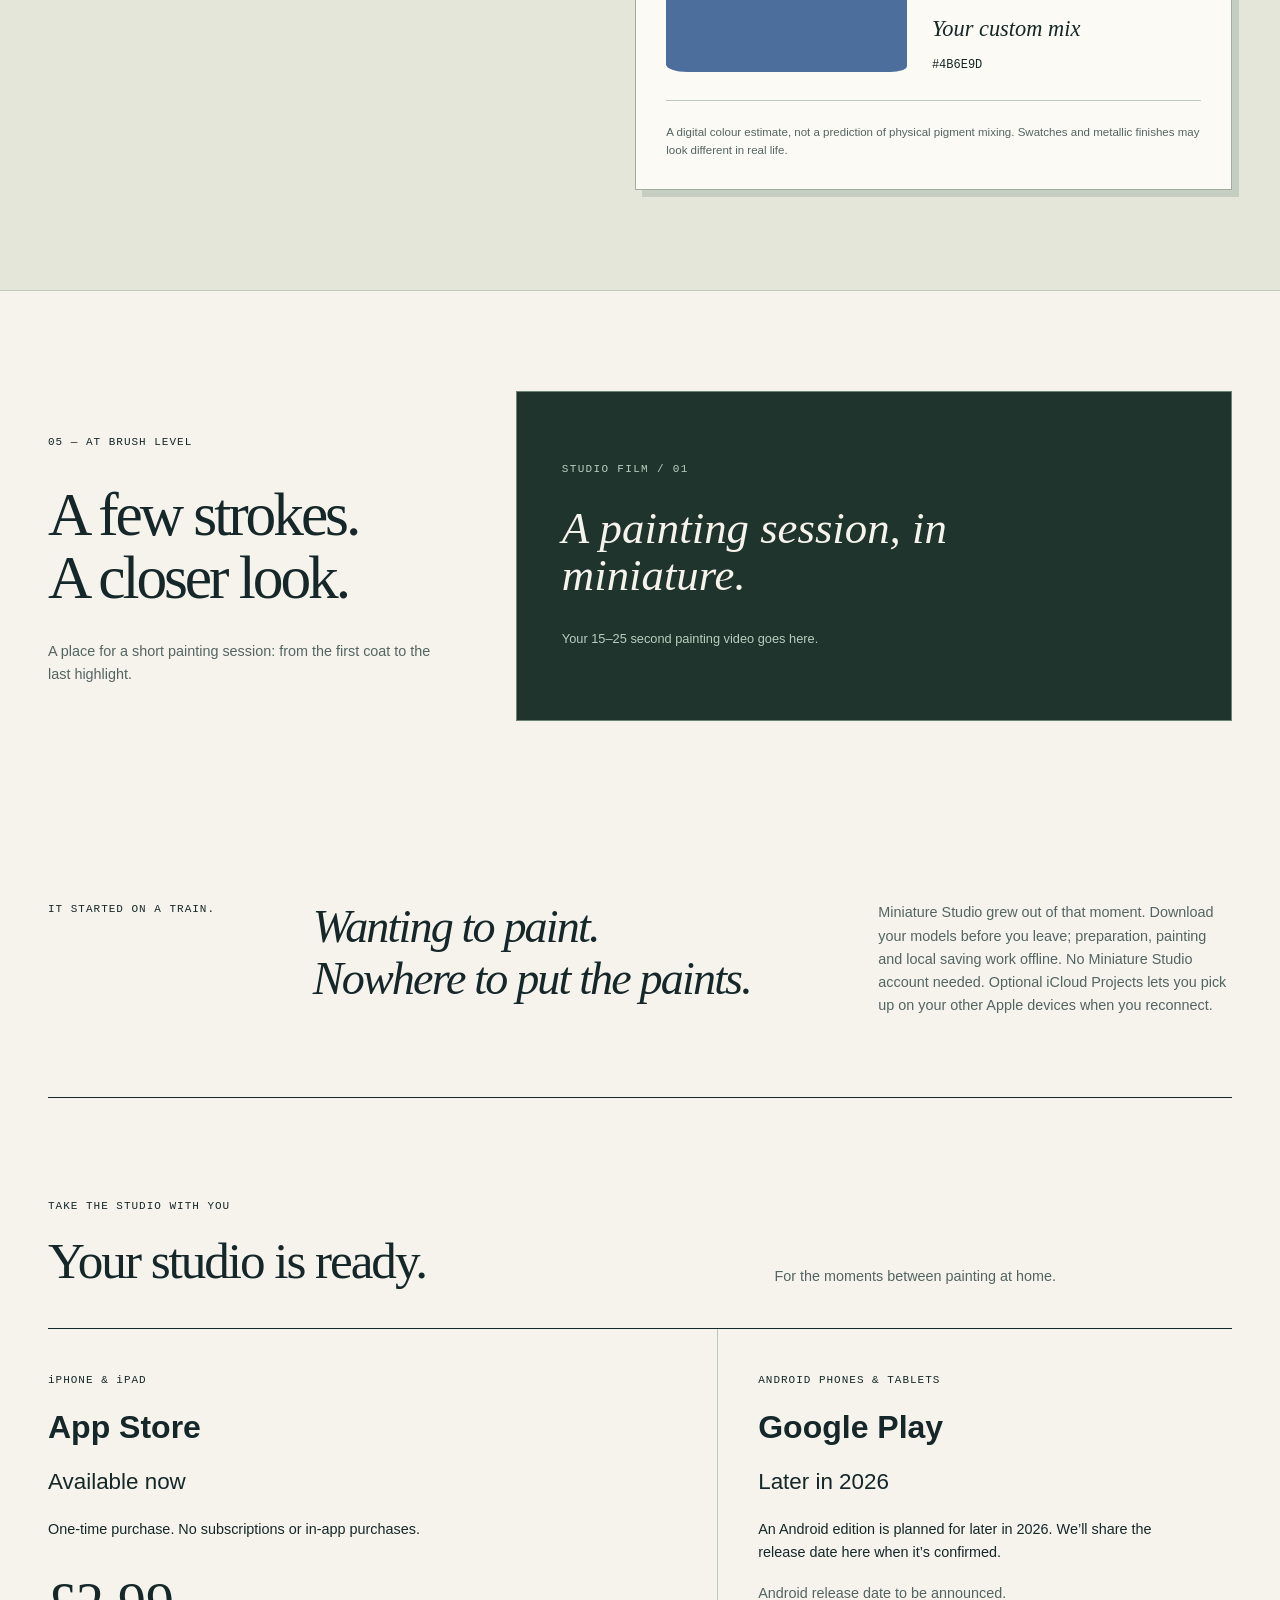
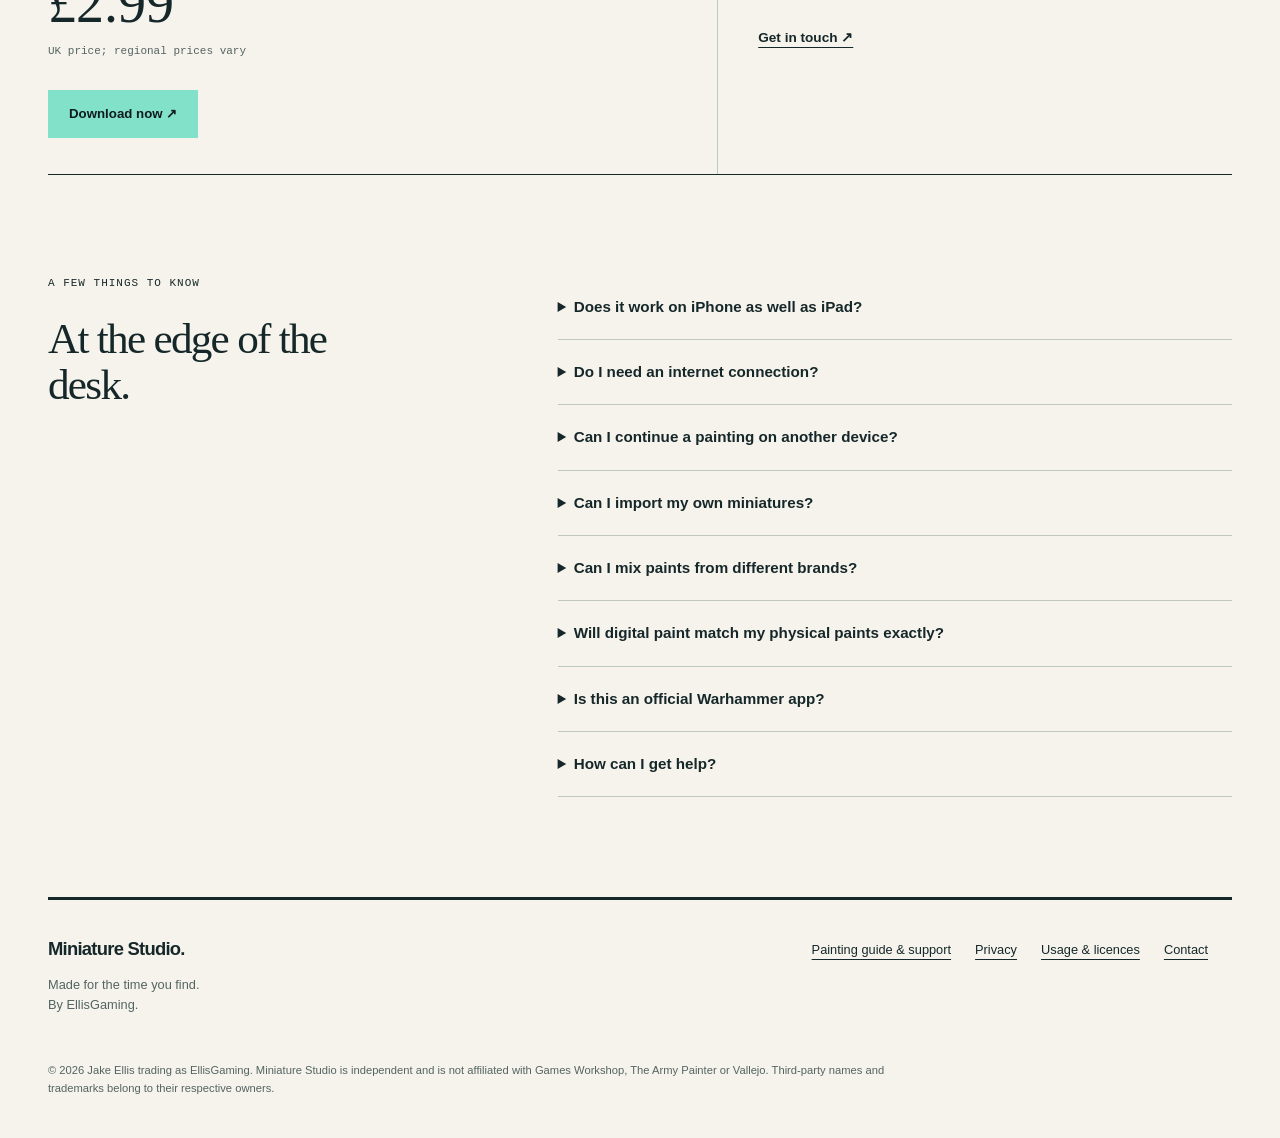
==== commit c8438abf: "Privcy Policy Changes For Icloud" ====
--- a/index.html
+++ b/index.html
@@ -3,7 +3,7 @@
 <head>
   <meta charset="utf-8"><meta name="viewport" content="width=device-width, initial-scale=1">
   <title>Miniature Studio — Your painting desk, anywhere.</title>
-  <meta name="description" content="Freehand 3D miniature painting for iPhone and iPad. Explore Citadel, The Army Painter and Vallejo paint references, and mix your own colours. Launching on the App Store 23 October 2026. Google Play planned later in 2026.">
+  <meta name="description" content="Freehand 3D miniature painting for iPhone and iPad. Explore Citadel, The Army Painter and Vallejo paint references, and mix your own colours. Available on the App Store. Google Play planned later in 2026.">
   <meta name="theme-color" content="#101b1d">
   <meta property="og:type" content="website">
   <meta property="og:image" content="https://miniature-studio.co.uk/assets/social-preview.png">
@@ -13,7 +13,7 @@
   <meta name="twitter:image" content="https://miniature-studio.co.uk/assets/social-preview.png">
   <link rel="canonical" href="https://miniature-studio.co.uk/">
   <meta property="og:title" content="Miniature Studio — Your painting desk, anywhere.">
-  <meta property="og:description" content="Freehand 3D miniature painting for iPhone and iPad. Explore Citadel, The Army Painter and Vallejo paint references, and mix your own colours. Launching on the App Store 23 October 2026. Google Play planned later in 2026.">
+  <meta property="og:description" content="Freehand 3D miniature painting for iPhone and iPad. Explore Citadel, The Army Painter and Vallejo paint references, and mix your own colours. Available on the App Store. Google Play planned later in 2026.">
   <link rel="icon" href="assets/icon.png"><link rel="stylesheet" href="style.css">
   <script defer src="site-config.js"></script><script defer src="launch-state.js"></script><script defer src="site.js"></script>
 </head>
@@ -22,9 +22,9 @@
 <main id="main"><div class="cover">
 <header class="header wrap"><a class="brand" href="index.html"><img src="assets/icon.png" width="42" height="42" alt=""><span>Miniature<br>Studio.</span></a><nav aria-label="Main navigation"><a href="#guide">The process</a><a href="#paints">Paint desk</a><a href="#gallery">In the app</a><a href="help/">Help</a><a href="#release">Get the app ↗</a></nav></header>
 <section class="cover-story wrap">
-<div class="issue-line"><span>ELLISGAMING / DIGITAL MINIATURE PAINTING</span><a data-launch-text="announcement" data-launch-link href="#release">App Store · 23 October 2026 ↗</a></div>
+<div class="issue-line"><span>ELLISGAMING / DIGITAL MINIATURE PAINTING</span><a data-launch-text="announcement" data-launch-link href="https://apps.apple.com/app/id6821610088">Available on the App Store ↗</a></div>
 <h1>A little time.<br><span>A lot of</span> <em>detail.</em></h1>
-<div class="cover-bottom"><p>That armour edge you want to highlight.<br>That colour scheme you can’t stop thinking about.<br>Keep painting it, even when you’re away from your desk.</p><div><p>Freehand 3D painting.<br>On your iPhone. On your iPad.</p><a data-launch-text="cta" data-launch-link class="button primary" href="#release">Coming 23 October ↗</a></div></div>
+<div class="cover-bottom"><p>That armour edge you want to highlight.<br>That colour scheme you can’t stop thinking about.<br>Keep painting it, even when you’re away from your desk.</p><div><p>Freehand 3D painting.<br>On your iPhone. On your iPad.</p><a data-launch-text="cta" data-launch-link class="button primary" href="https://apps.apple.com/app/id6821610088">Download now ↗</a></div></div>
 <div class="cover-spec"><span>STL → PAINTABLE MODEL</span><span>TOUCH + APPLE PENCIL</span><span>OFFLINE BY DESIGN</span><span>£2.99 / ONE-TIME PURCHASE</span></div>
 </section>
 </div>
@@ -57,19 +57,11 @@
         </figure>
 </div></div></section>
 <section class="session-film wrap section" id="demo"><div><span class="eyebrow">05 — AT BRUSH LEVEL</span><h2>A few strokes.<br>A closer look.</h2><p>A place for a short painting session: from the first coat to the last highlight.</p></div><div id="painting-video"></div></section>
-<section class="travel-note wrap"><span>IT STARTED ON A TRAIN.</span><p>Wanting to paint.<br>Nowhere to put the paints.</p><div>Miniature Studio grew out of that moment. Download your models before you leave; preparation, painting and local saving work offline. No account needed.</div></section>
-<section id="release" class="wrap section"><div class="section-heading"><div><p class="eyebrow">TAKE THE STUDIO WITH YOU</p><h2 data-launch-text="heading">Your studio is coming.</h2></div><p>For the moments between painting at home.</p></div><div class="release-grid"><article class="release-card apple"><span class="platform-label">iPHONE & iPAD</span><h3>App Store</h3><p class="release-date" data-launch-text="status" id="apple-status">23 October 2026</p><p>One-time purchase. No subscriptions or in-app purchases.</p><p class="price">£2.99 <small data-launch-text="price">Planned UK launch price</small></p><a data-launch-text="cta" data-launch-link id="apple-link" class="button primary" href="launch.ics" download>Save the launch date ↗</a></article><article class="release-card android"><span class="platform-label">ANDROID PHONES & TABLETS</span><h3>Google Play</h3><p class="release-date" id="android-status">Later in 2026</p><p>An Android edition is planned for later in 2026. We’ll share the release date here when it’s confirmed.</p><p class="availability" id="android-note">Android release date to be announced.</p><a id="android-link" class="text-link" href="mailto:miniaturestudio4@gmail.com?subject=Miniature%20Studio%20for%20Android">Get in touch ↗</a></article></div></section>
-<section class="wrap faq section"><p class="eyebrow">A FEW THINGS TO KNOW</p><h2>At the edge of the desk.</h2><details><summary>Does it work on iPhone as well as iPad?</summary><p>Yes. Miniature Studio supports touch painting on both iPhone and iPad. Apple Pencil is optional and works on compatible iPads.</p></details><details><summary>Do I need an internet connection?</summary><p>Core preparation, painting and saving work offline. Download models stored with cloud providers before you travel. Online sharing and website links need a connection.</p></details><details><summary>Can I import my own miniatures?</summary><p>Yes. Prepare STL models on your device, or open supported USDZ files. Very dense models may need a lighter working mesh. Only import and share files you have permission to use.</p></details><details><summary>Can I mix paints from different brands?</summary><p>Yes. Choose Mix colours in the Paint Library, add up to four supported paints and adjust the number of parts for each. You can combine brands, name the result and save it. Ratios are kept in the recipe. Clear mediums and reference-only effects are not mixing ingredients.</p></details><details><summary>Will digital paint match my physical paints exactly?</summary><p>Colours and brush effects are digital approximations. Screens, lighting and real paint finishes all affect appearance. Specialist entries marked reference-only do not simulate their physical effects.</p></details><details><summary>Is this an official Warhammer app?</summary><p>No. Miniature Studio is an independent app by EllisGaming and is not affiliated with, endorsed by or sponsored by Games Workshop, The Army Painter or Vallejo. Third-party paint names are used for identification and reference.</p></details><details><summary>How can I get help?</summary><p>Visit our <a href="help/">support page</a> or email <a href="mailto:miniaturestudio4@gmail.com">miniaturestudio4@gmail.com</a>. Include your device, app version and a description of the issue.</p></details></section>
+<section class="travel-note wrap"><span>IT STARTED ON A TRAIN.</span><p>Wanting to paint.<br>Nowhere to put the paints.</p><div>Miniature Studio grew out of that moment. Download your models before you leave; preparation, painting and local saving work offline. No Miniature Studio account needed. Optional iCloud Projects lets you pick up on your other Apple devices when you reconnect.</div></section>
+<section id="release" class="wrap section"><div class="section-heading"><div><p class="eyebrow">TAKE THE STUDIO WITH YOU</p><h2 data-launch-text="heading">Your studio is ready.</h2></div><p>For the moments between painting at home.</p></div><div class="release-grid"><article class="release-card apple"><span class="platform-label">iPHONE & iPAD</span><h3>App Store</h3><p class="release-date" data-launch-text="status" id="apple-status">Available now</p><p>One-time purchase. No subscriptions or in-app purchases.</p><p class="price">£2.99 <small data-launch-text="price">UK price; regional prices vary</small></p><a data-launch-text="cta" data-launch-link id="apple-link" class="button primary" href="https://apps.apple.com/app/id6821610088" >Download now ↗</a></article><article class="release-card android"><span class="platform-label">ANDROID PHONES & TABLETS</span><h3>Google Play</h3><p class="release-date" id="android-status">Later in 2026</p><p>An Android edition is planned for later in 2026. We’ll share the release date here when it’s confirmed.</p><p class="availability" id="android-note">Android release date to be announced.</p><a id="android-link" class="text-link" href="mailto:miniaturestudio4@gmail.com?subject=Miniature%20Studio%20for%20Android">Get in touch ↗</a></article></div></section>
+<section class="wrap faq section"><p class="eyebrow">A FEW THINGS TO KNOW</p><h2>At the edge of the desk.</h2><details><summary>Does it work on iPhone as well as iPad?</summary><p>Yes. Miniature Studio supports touch painting on both iPhone and iPad. Apple Pencil is optional and works on compatible iPads.</p></details><details><summary>Do I need an internet connection?</summary><p>Core preparation, painting and local saving work offline. Download source models and synced projects before you travel. Optional iCloud syncing, online sharing and website links need a connection.</p></details><details><summary>Can I continue a painting on another device?</summary><p>Yes. In version 1.7, enable optional iCloud Projects on your iPhone and iPad using the same Apple Account with iCloud Drive enabled. Saved changes sync after you close the model and return to the library. Downloaded projects still work offline. Sync uses your iCloud storage, and deleting a synced project also removes it from your other devices when they connect. <a href="help/#icloud-projects">Set up iCloud Projects ↗</a></p></details><details><summary>Can I import my own miniatures?</summary><p>Yes. Prepare STL models on your device, or open supported USDZ files. Very dense models may need a lighter working mesh. Only import and share files you have permission to use.</p></details><details><summary>Can I mix paints from different brands?</summary><p>Yes. Choose Mix colours in the Paint Library, add up to four supported paints and adjust the number of parts for each. You can combine brands, name the result and save it. Ratios are kept in the recipe. Clear mediums and reference-only effects are not mixing ingredients.</p></details><details><summary>Will digital paint match my physical paints exactly?</summary><p>Colours and brush effects are digital approximations. Screens, lighting and real paint finishes all affect appearance. Specialist entries marked reference-only do not simulate their physical effects.</p></details><details><summary>Is this an official Warhammer app?</summary><p>No. Miniature Studio is an independent app by EllisGaming and is not affiliated with, endorsed by or sponsored by Games Workshop, The Army Painter or Vallejo. Third-party paint names are used for identification and reference.</p></details><details><summary>How can I get help?</summary><p>Visit our <a href="help/">support page</a> or email <a href="mailto:miniaturestudio4@gmail.com">miniaturestudio4@gmail.com</a>. Include your device, app version and a description of the issue.</p></details></section>
 </main>
 <footer class="wrap footer"><div><a class="brand" href="index.html">Miniature Studio.</a><p>Made for the time you find.<br>By EllisGaming.</p></div><div><a href="help/">Painting guide & support</a><a href="policy/">Privacy</a><a href="usage/">Usage &amp; licences</a><a href="mailto:miniaturestudio4@gmail.com">Contact</a><div id="social-links"></div></div><p class="legal">© 2026 Jake Ellis trading as EllisGaming. Miniature Studio is independent and is not affiliated with Games Workshop, The Army Painter or Vallejo. Third-party names and trademarks belong to their respective owners.</p></footer>
-<aside id="launch-reminder" class="launch-reminder" aria-labelledby="reminder-title" hidden>
-<button type="button" class="reminder-close" aria-label="Dismiss launch reminder">×</button>
-<p class="eyebrow">SAVE A LITTLE PAINTING TIME</p>
-<h2 id="reminder-title">A date for your diary.</h2>
-<p>Miniature Studio comes to the App Store on <strong id="reminder-date">23 October 2026</strong>.</p>
-<a class="button primary" id="reminder-download" href="launch.ics" download="Miniature-Studio-launch.ics">Add launch to my calendar ↓</a>
-<p class="small">Works with Apple Calendar and other calendar apps. Open the downloaded file to add the event.</p>
-<button type="button" class="reminder-later">Maybe later</button>
-</aside>
+
 <dialog id="lightbox" aria-labelledby="lightbox-caption"><button class="close" aria-label="Close image">×</button><div id="lightbox-media"></div><p id="lightbox-caption"></p></dialog>
 </body></html>
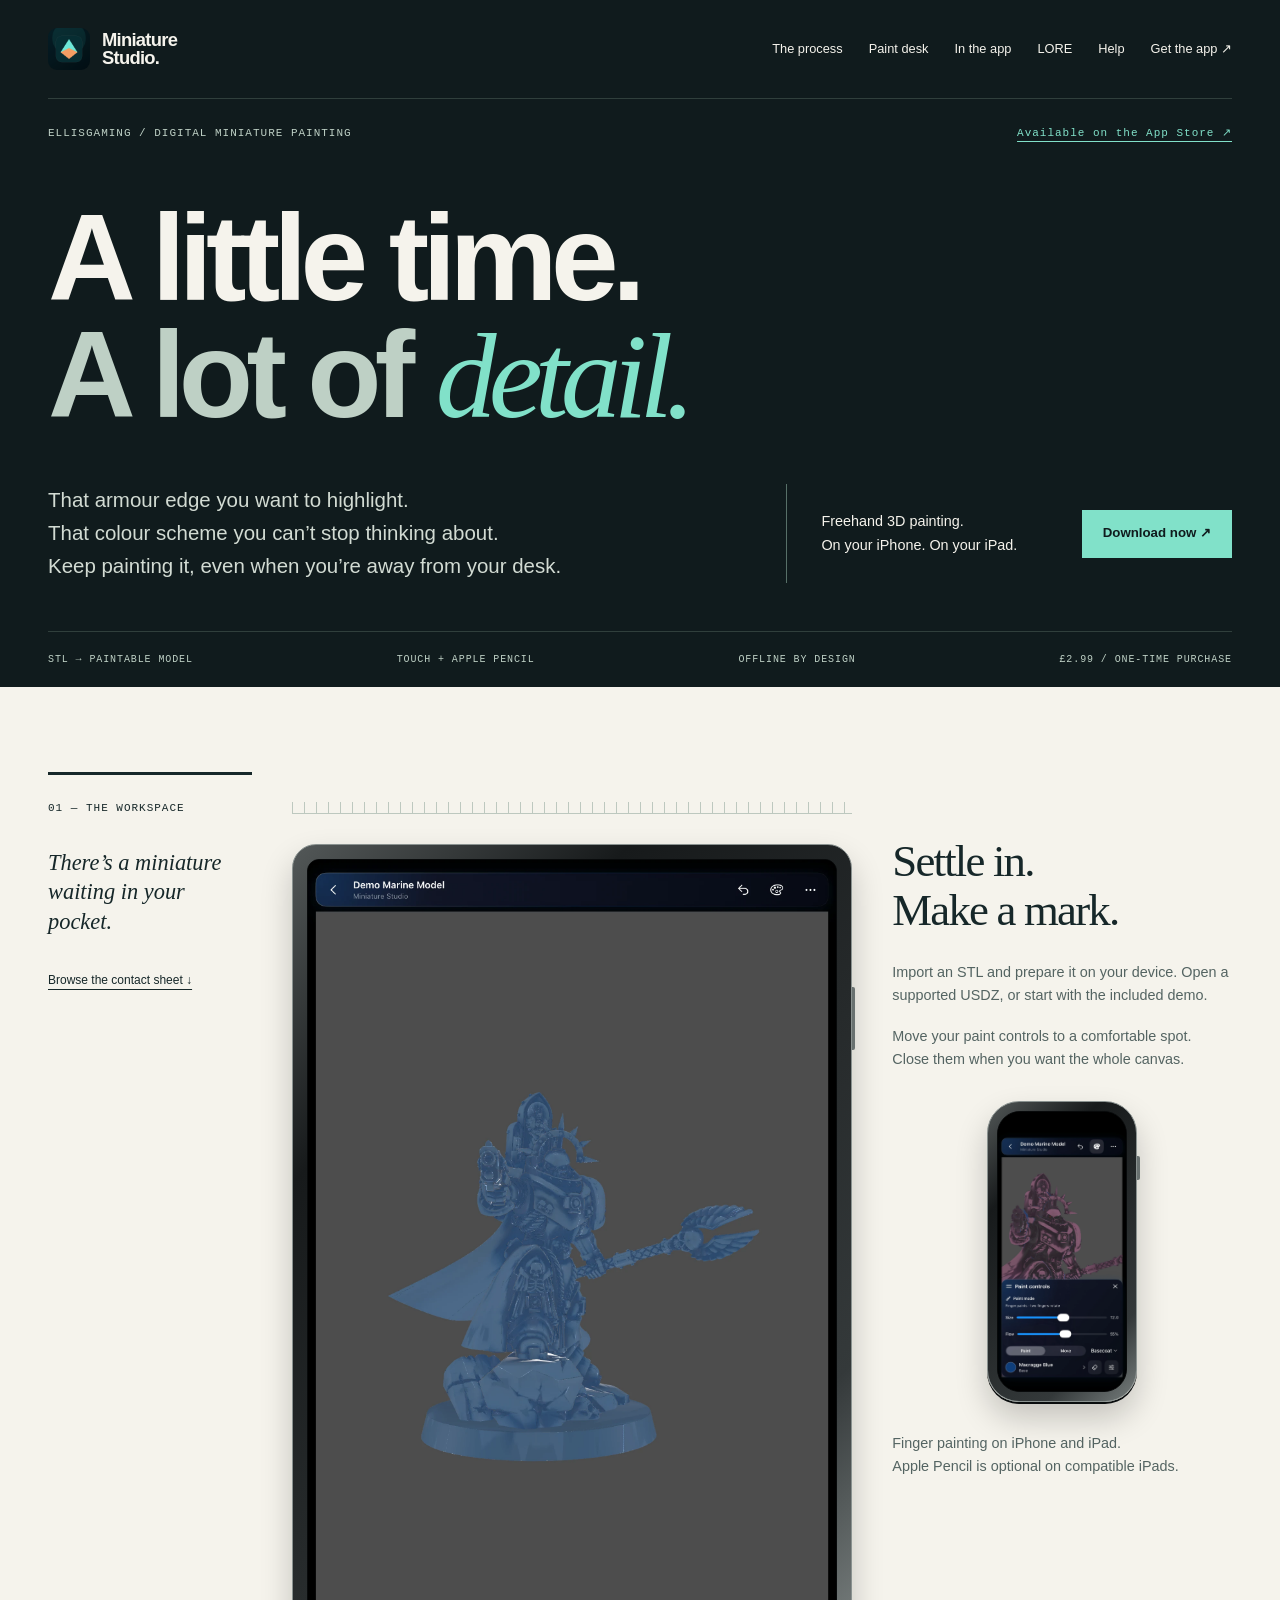
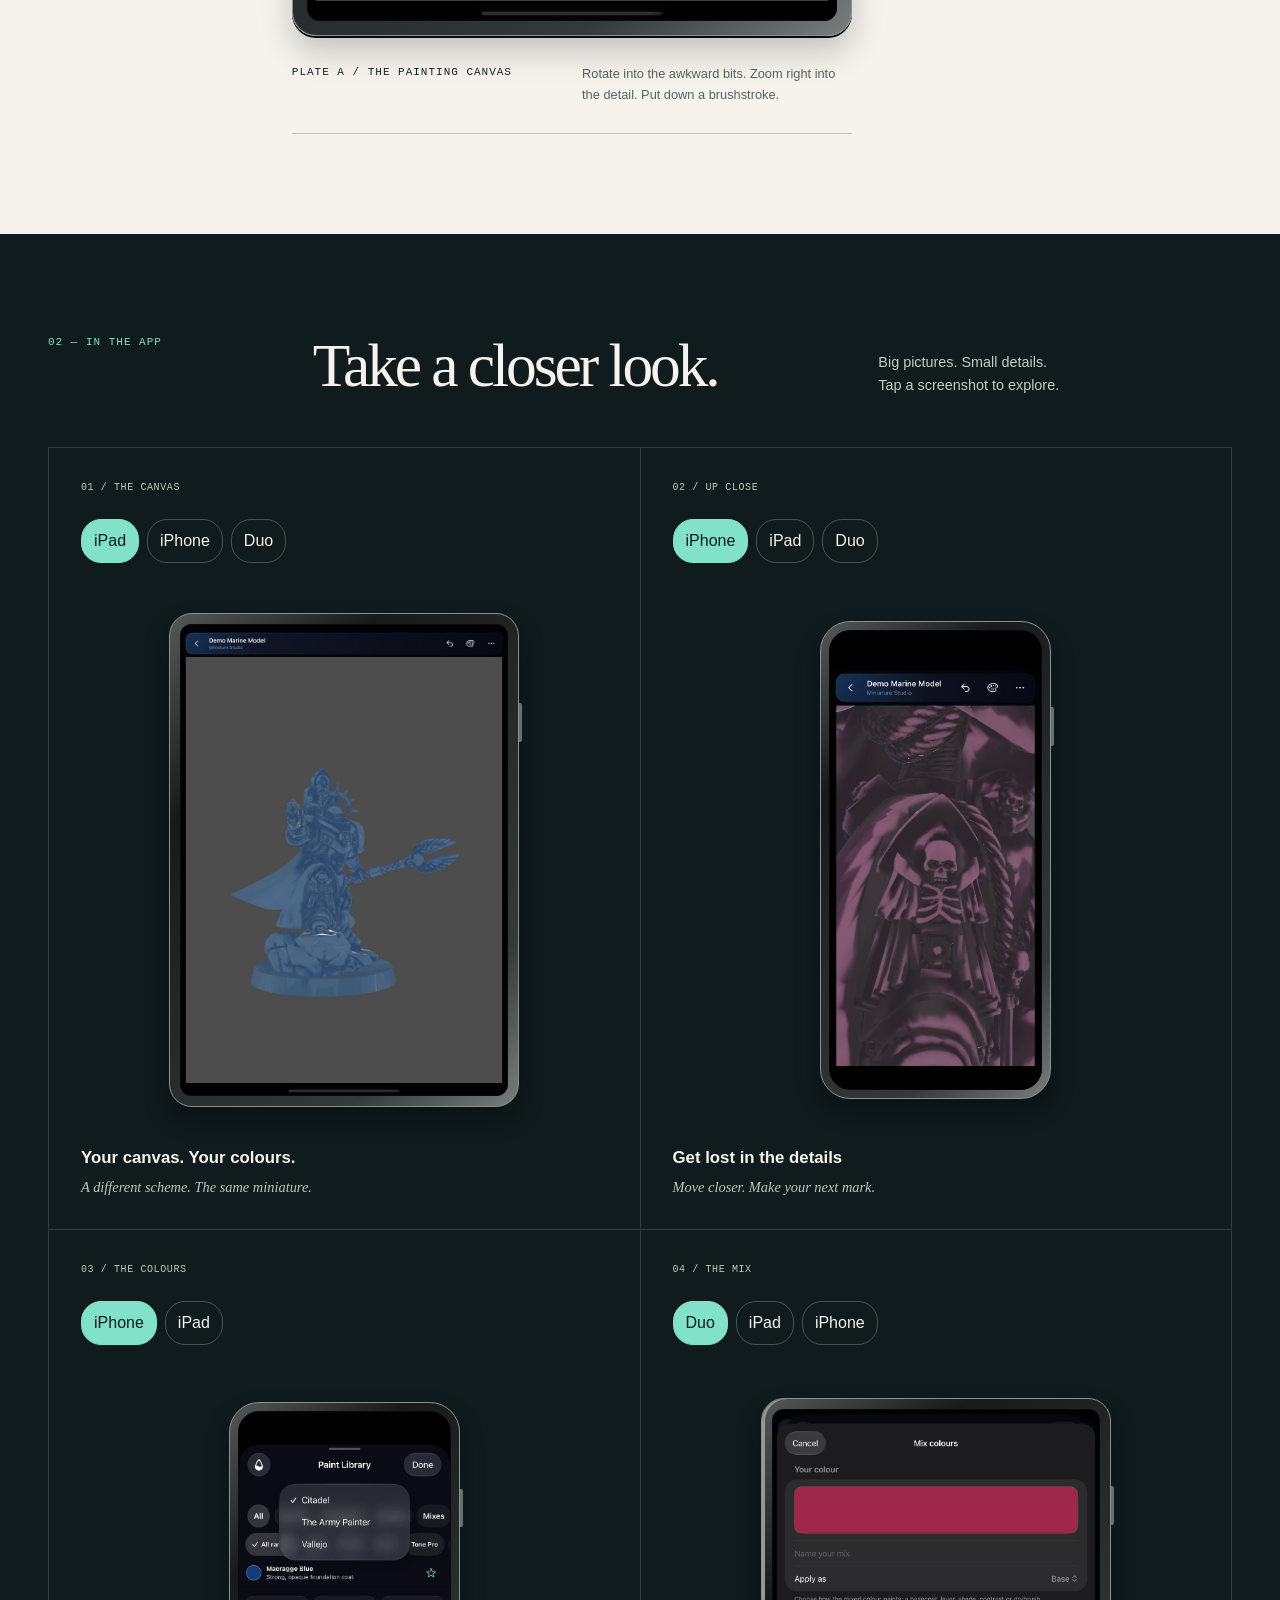
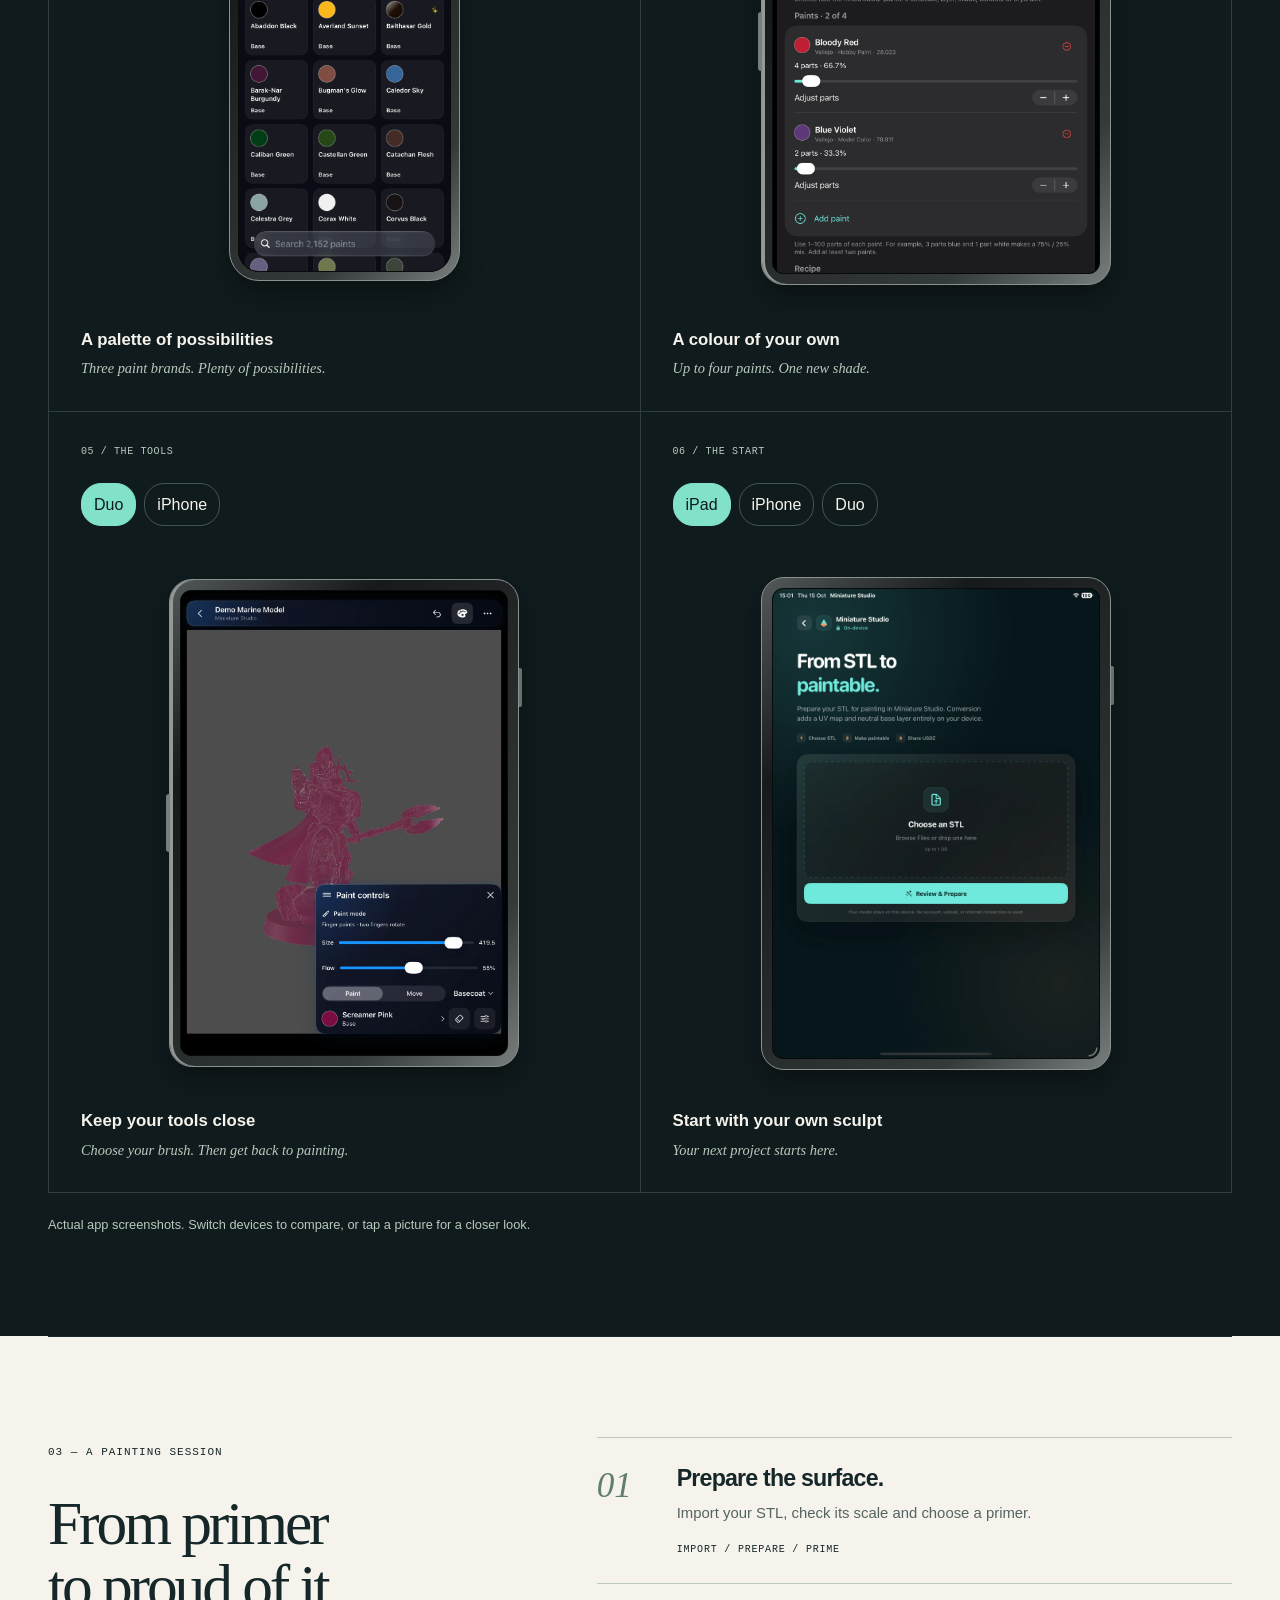
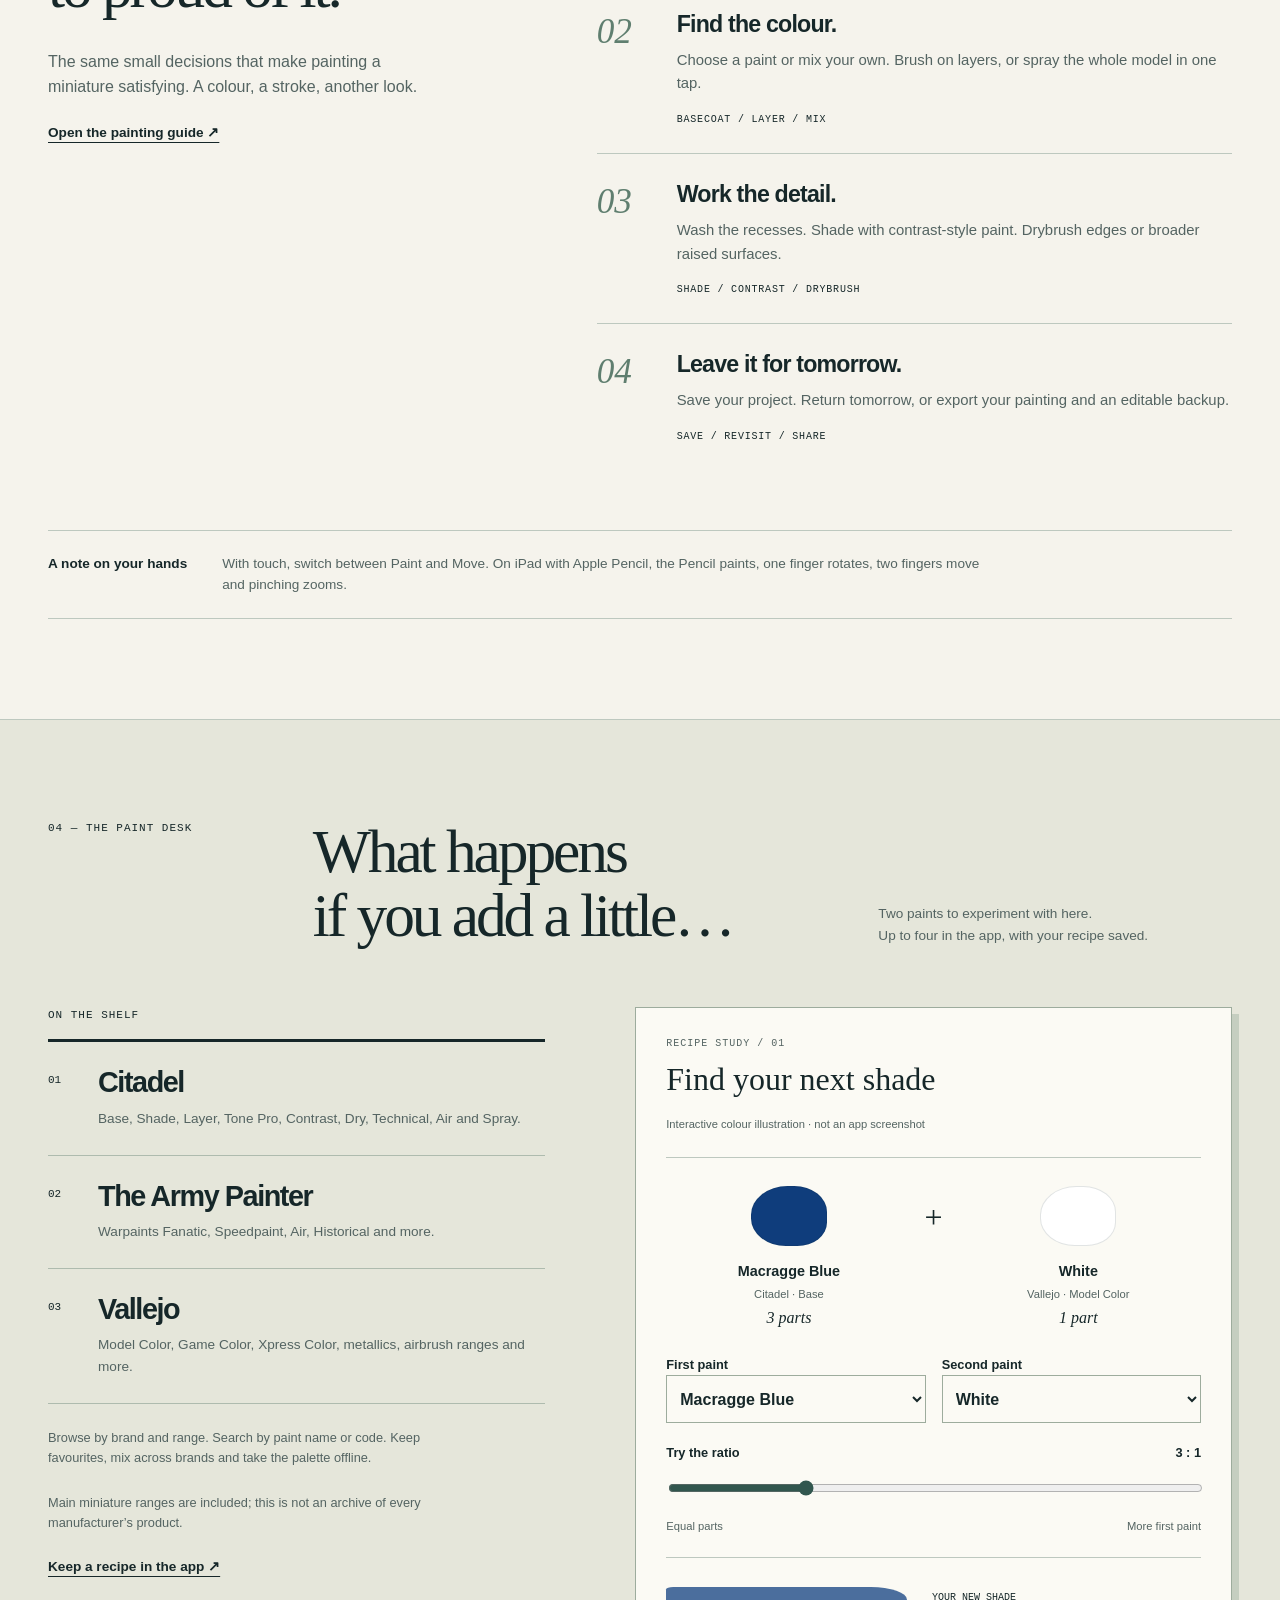
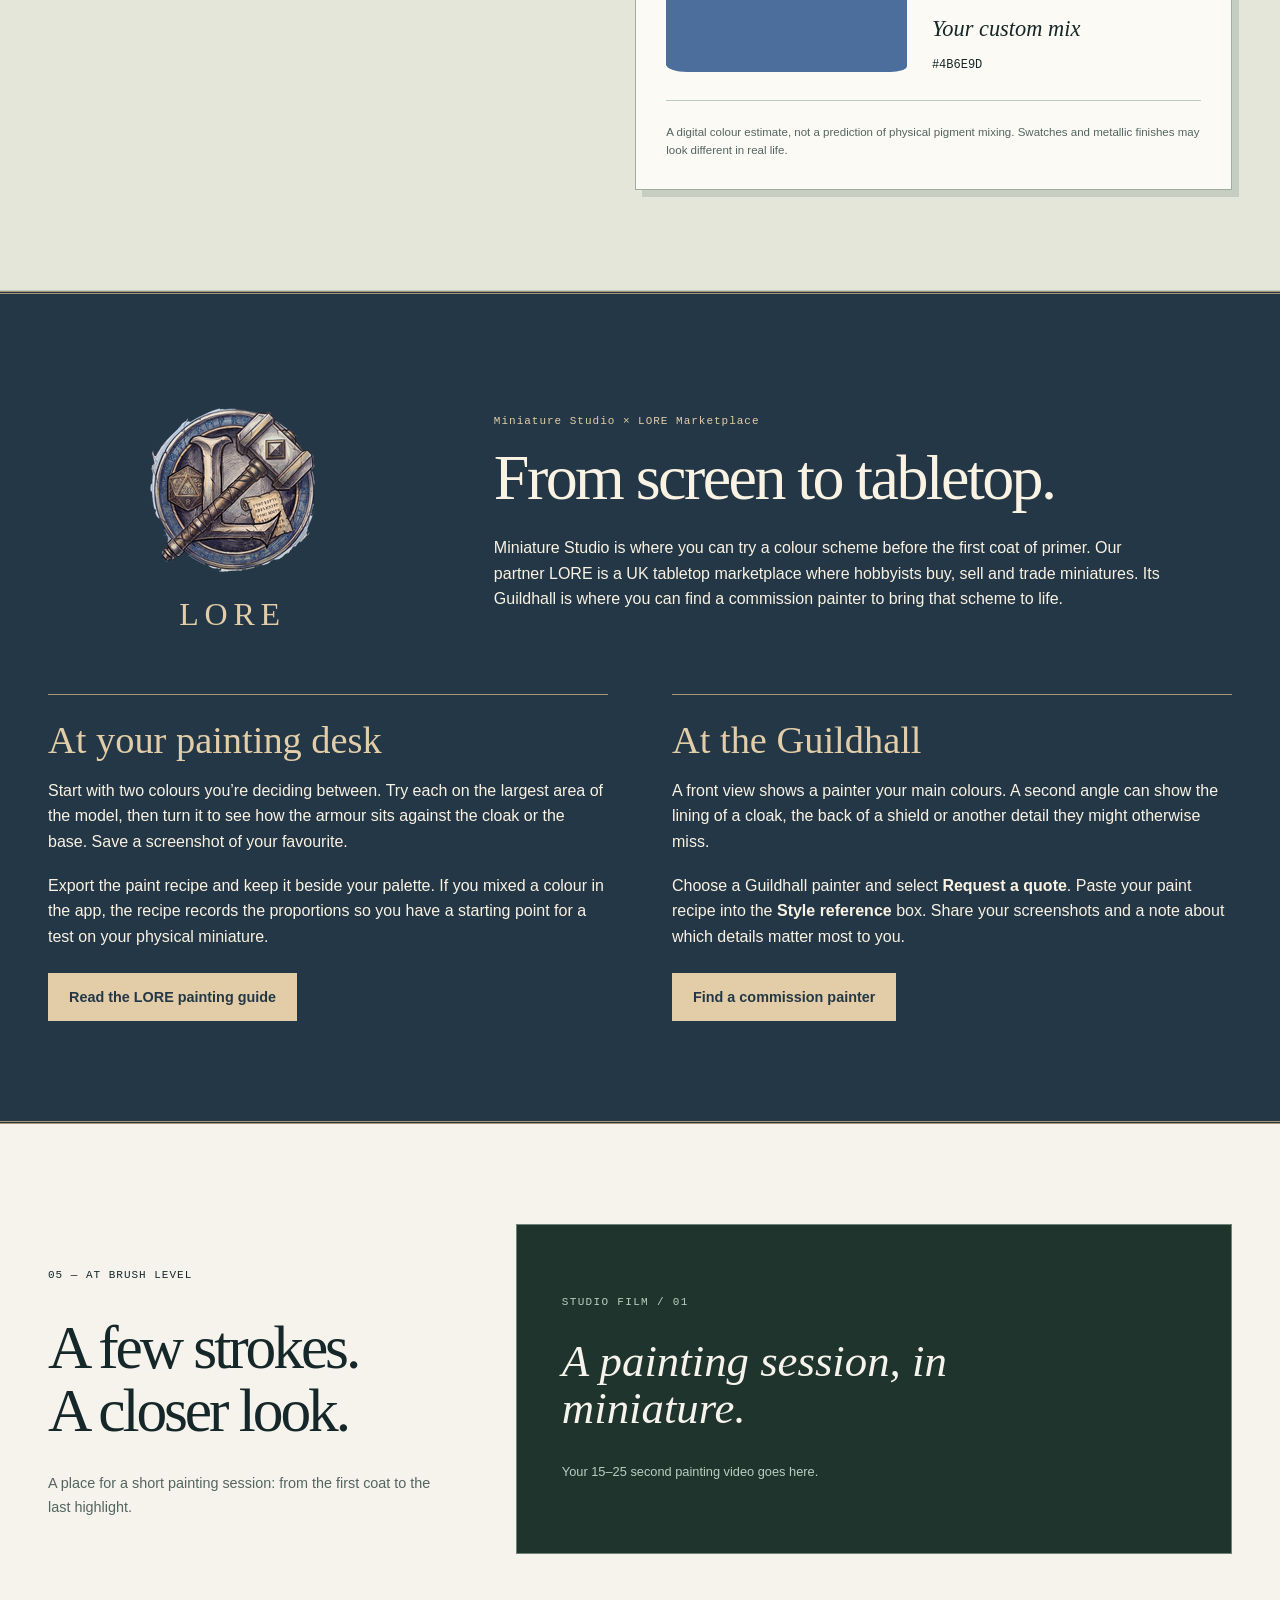
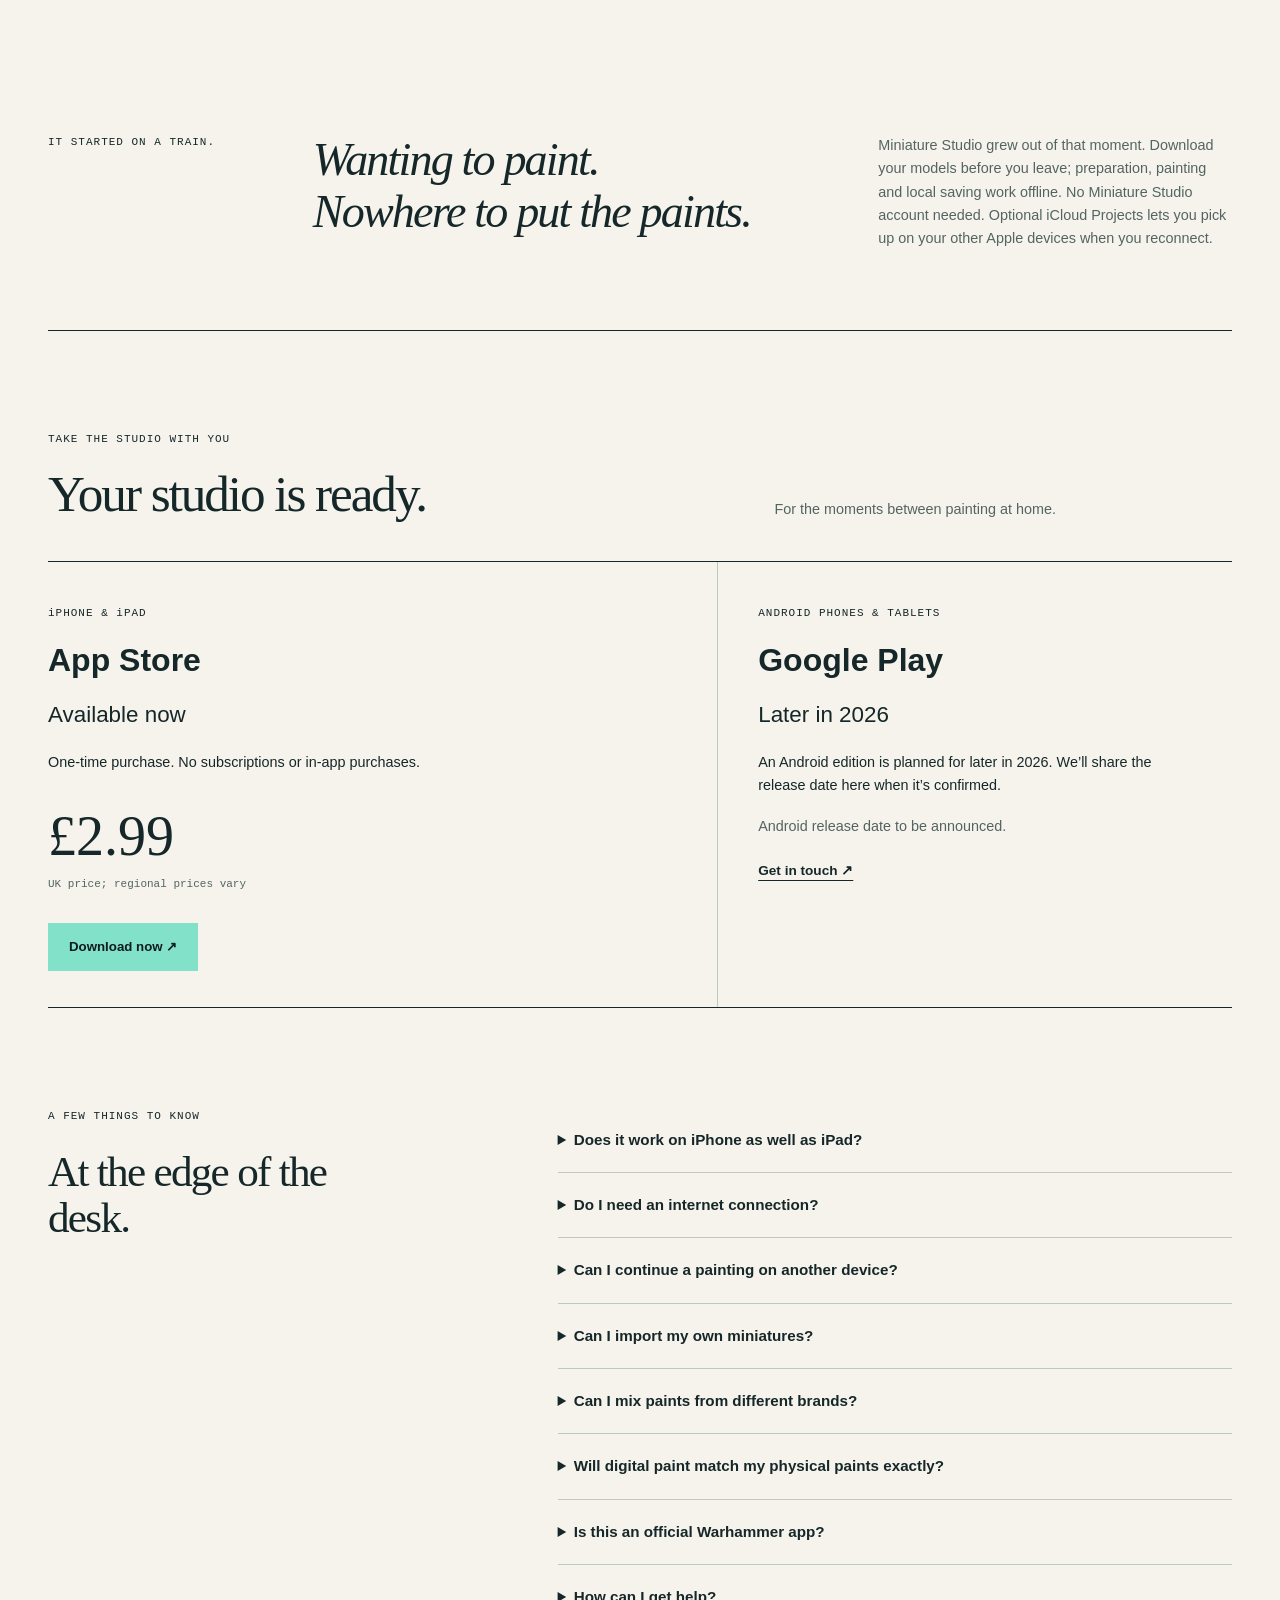
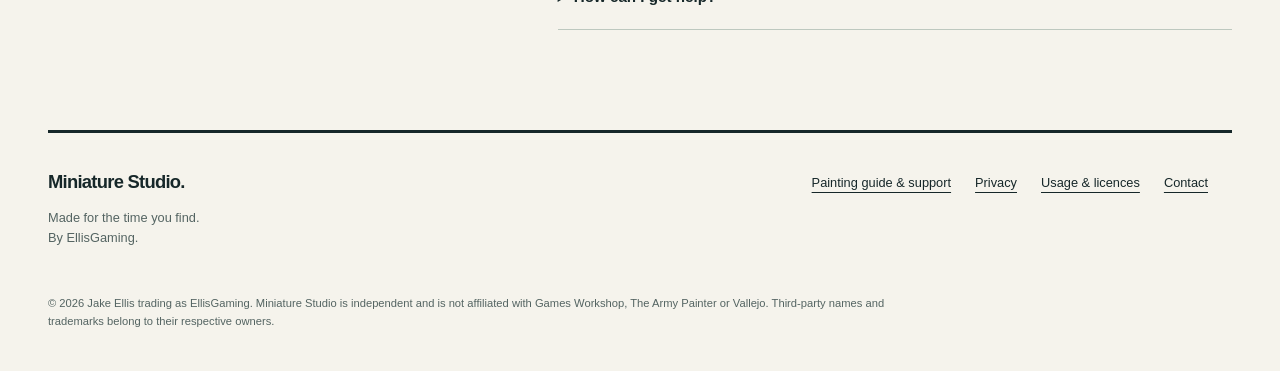
==== commit 94b92e69: "Lore Addon" ====
--- a/index.html
+++ b/index.html
@@ -14,13 +14,13 @@
   <link rel="canonical" href="https://miniature-studio.co.uk/">
   <meta property="og:title" content="Miniature Studio — Your painting desk, anywhere.">
   <meta property="og:description" content="Freehand 3D miniature painting for iPhone and iPad. Explore Citadel, The Army Painter and Vallejo paint references, and mix your own colours. Available on the App Store. Google Play planned later in 2026.">
-  <link rel="icon" href="assets/icon.png"><link rel="stylesheet" href="style.css">
+  <link rel="icon" href="assets/icon.png"><link rel="stylesheet" href="style.css"><link rel="stylesheet" href="assets/lore.css">
   <script defer src="site-config.js"></script><script defer src="launch-state.js"></script><script defer src="site.js"></script>
 </head>
 <body>
 <a class="skip" href="#main">Skip to content</a>
 <main id="main"><div class="cover">
-<header class="header wrap"><a class="brand" href="index.html"><img src="assets/icon.png" width="42" height="42" alt=""><span>Miniature<br>Studio.</span></a><nav aria-label="Main navigation"><a href="#guide">The process</a><a href="#paints">Paint desk</a><a href="#gallery">In the app</a><a href="help/">Help</a><a href="#release">Get the app ↗</a></nav></header>
+<header class="header wrap"><a class="brand" href="index.html"><img src="assets/icon.png" width="42" height="42" alt=""><span>Miniature<br>Studio.</span></a><nav aria-label="Main navigation"><a href="#guide">The process</a><a href="#paints">Paint desk</a><a href="#gallery">In the app</a><a href="#lore">LORE</a><a href="help/">Help</a><a href="#release">Get the app ↗</a></nav></header>
 <section class="cover-story wrap">
 <div class="issue-line"><span>ELLISGAMING / DIGITAL MINIATURE PAINTING</span><a data-launch-text="announcement" data-launch-link href="https://apps.apple.com/app/id6821610088">Available on the App Store ↗</a></div>
 <h1>A little time.<br><span>A lot of</span> <em>detail.</em></h1>
@@ -56,6 +56,30 @@
           <p id="mix-demo-note">A digital colour estimate, not a prediction of physical pigment mixing. Swatches and metallic finishes may look different in real life.</p>
         </figure>
 </div></div></section>
+<section class="lore-partnership section" id="lore" aria-labelledby="lore-heading">
+  <div class="wrap lore-spread">
+    <div class="lore-mark"><img src="assets/lore-marketplace.png" alt="" width="192" height="192" loading="lazy"><span>LORE</span></div>
+    <div class="lore-story">
+      <p class="eyebrow">Miniature Studio × LORE Marketplace</p>
+      <h2 id="lore-heading">From screen to tabletop.</h2>
+      <p>Miniature Studio is where you can try a colour scheme before the first coat of primer. Our partner LORE is a UK tabletop marketplace where hobbyists buy, sell and trade miniatures. Its Guildhall is where you can find a commission painter to bring that scheme to life.</p>
+    </div>
+  </div>
+  <div class="wrap lore-routes">
+    <article>
+      <h3>At your painting desk</h3>
+      <p>Start with two colours you’re deciding between. Try each on the largest area of the model, then turn it to see how the armour sits against the cloak or the base. Save a screenshot of your favourite.</p>
+      <p>Export the paint recipe and keep it beside your palette. If you mixed a colour in the app, the recipe records the proportions so you have a starting point for a test on your physical miniature.</p>
+      <div class="lore-links"><a class="button" href="https://www.loremarketplace.com/library/plan-your-scheme-with-miniature-studio?utm_source=miniature-studio">Read the LORE painting guide</a></div>
+    </article>
+    <article>
+      <h3>At the Guildhall</h3>
+      <p>A front view shows a painter your main colours. A second angle can show the lining of a cloak, the back of a shield or another detail they might otherwise miss.</p>
+      <p>Choose a Guildhall painter and select <strong>Request a quote</strong>. Paste your paint recipe into the <strong>Style reference</strong> box. Share your screenshots and a note about which details matter most to you.</p>
+      <div class="lore-links"><a class="button" href="https://www.loremarketplace.com/commissions?utm_source=miniature-studio">Find a commission painter</a></div>
+    </article>
+  </div>
+</section>
 <section class="session-film wrap section" id="demo"><div><span class="eyebrow">05 — AT BRUSH LEVEL</span><h2>A few strokes.<br>A closer look.</h2><p>A place for a short painting session: from the first coat to the last highlight.</p></div><div id="painting-video"></div></section>
 <section class="travel-note wrap"><span>IT STARTED ON A TRAIN.</span><p>Wanting to paint.<br>Nowhere to put the paints.</p><div>Miniature Studio grew out of that moment. Download your models before you leave; preparation, painting and local saving work offline. No Miniature Studio account needed. Optional iCloud Projects lets you pick up on your other Apple devices when you reconnect.</div></section>
 <section id="release" class="wrap section"><div class="section-heading"><div><p class="eyebrow">TAKE THE STUDIO WITH YOU</p><h2 data-launch-text="heading">Your studio is ready.</h2></div><p>For the moments between painting at home.</p></div><div class="release-grid"><article class="release-card apple"><span class="platform-label">iPHONE & iPAD</span><h3>App Store</h3><p class="release-date" data-launch-text="status" id="apple-status">Available now</p><p>One-time purchase. No subscriptions or in-app purchases.</p><p class="price">£2.99 <small data-launch-text="price">UK price; regional prices vary</small></p><a data-launch-text="cta" data-launch-link id="apple-link" class="button primary" href="https://apps.apple.com/app/id6821610088" >Download now ↗</a></article><article class="release-card android"><span class="platform-label">ANDROID PHONES & TABLETS</span><h3>Google Play</h3><p class="release-date" id="android-status">Later in 2026</p><p>An Android edition is planned for later in 2026. We’ll share the release date here when it’s confirmed.</p><p class="availability" id="android-note">Android release date to be announced.</p><a id="android-link" class="text-link" href="mailto:miniaturestudio4@gmail.com?subject=Miniature%20Studio%20for%20Android">Get in touch ↗</a></article></div></section>
--- a/assets/lore.css
+++ b/assets/lore.css
@@ -0,0 +1,59 @@
+.lore-partnership {
+  background: #233746;
+  color: #faf2e2;
+  border-block: 3px double #aa9674;
+}
+.lore-spread {
+  display: grid;
+  grid-template-columns: minmax(180px, 1fr) minmax(0, 2fr);
+  align-items: center;
+  gap: clamp(32px, 6vw, 96px);
+}
+.lore-mark {
+  display: grid;
+  justify-items: center;
+  gap: 12px;
+  color: #e3cda8;
+  font: 2rem/1 Georgia, serif;
+  letter-spacing: .18em;
+}
+.lore-mark img { width: min(100%, 192px); height: auto; }
+.lore-story { max-width: 680px; }
+.lore-story .eyebrow { color: #e3cda8; }
+.lore-story h2 {
+  margin: 16px 0 24px;
+  font: normal clamp(2.4rem, 5vw, 5rem)/1.03 Georgia, serif;
+  letter-spacing: -.04em;
+}
+.lore-links { display: flex; flex-wrap: wrap; align-items: center; gap: 16px 26px; margin-top: 28px; }
+.lore-links a { font-size: .9rem; font-weight: 650; }
+.lore-links .button { background: #e3cda8; border-color: #e3cda8; color: #233746; }
+.lore-links a:hover { text-decoration: underline; }
+.lore-links a:focus-visible { outline-color: #faf2e2; }
+@media (max-width: 700px) {
+  .lore-spread { grid-template-columns: 1fr; gap: 24px; }
+  .lore-mark { display: flex; align-items: center; font-size: 1.5rem; }
+  .lore-mark img { width: 78px; }
+}
+
+.lore-routes {
+  display: grid;
+  grid-template-columns: repeat(2, minmax(0, 1fr));
+  gap: clamp(28px, 5vw, 80px);
+  margin-block-start: clamp(36px, 5vw, 76px);
+}
+.lore-routes article {
+  display: flex;
+  flex-direction: column;
+  border-top: 1px solid #aa9674;
+  padding-top: 24px;
+}
+.lore-partnership h3 {
+  margin-bottom: 16px;
+  color: #e3cda8;
+  font: normal clamp(1.7rem, 3vw, 2.6rem)/1.1 Georgia, serif;
+}
+.lore-routes .lore-links { margin-top: auto; padding-top: 24px; }
+@media (max-width: 700px) {
+  .lore-routes { grid-template-columns: 1fr; }
+}
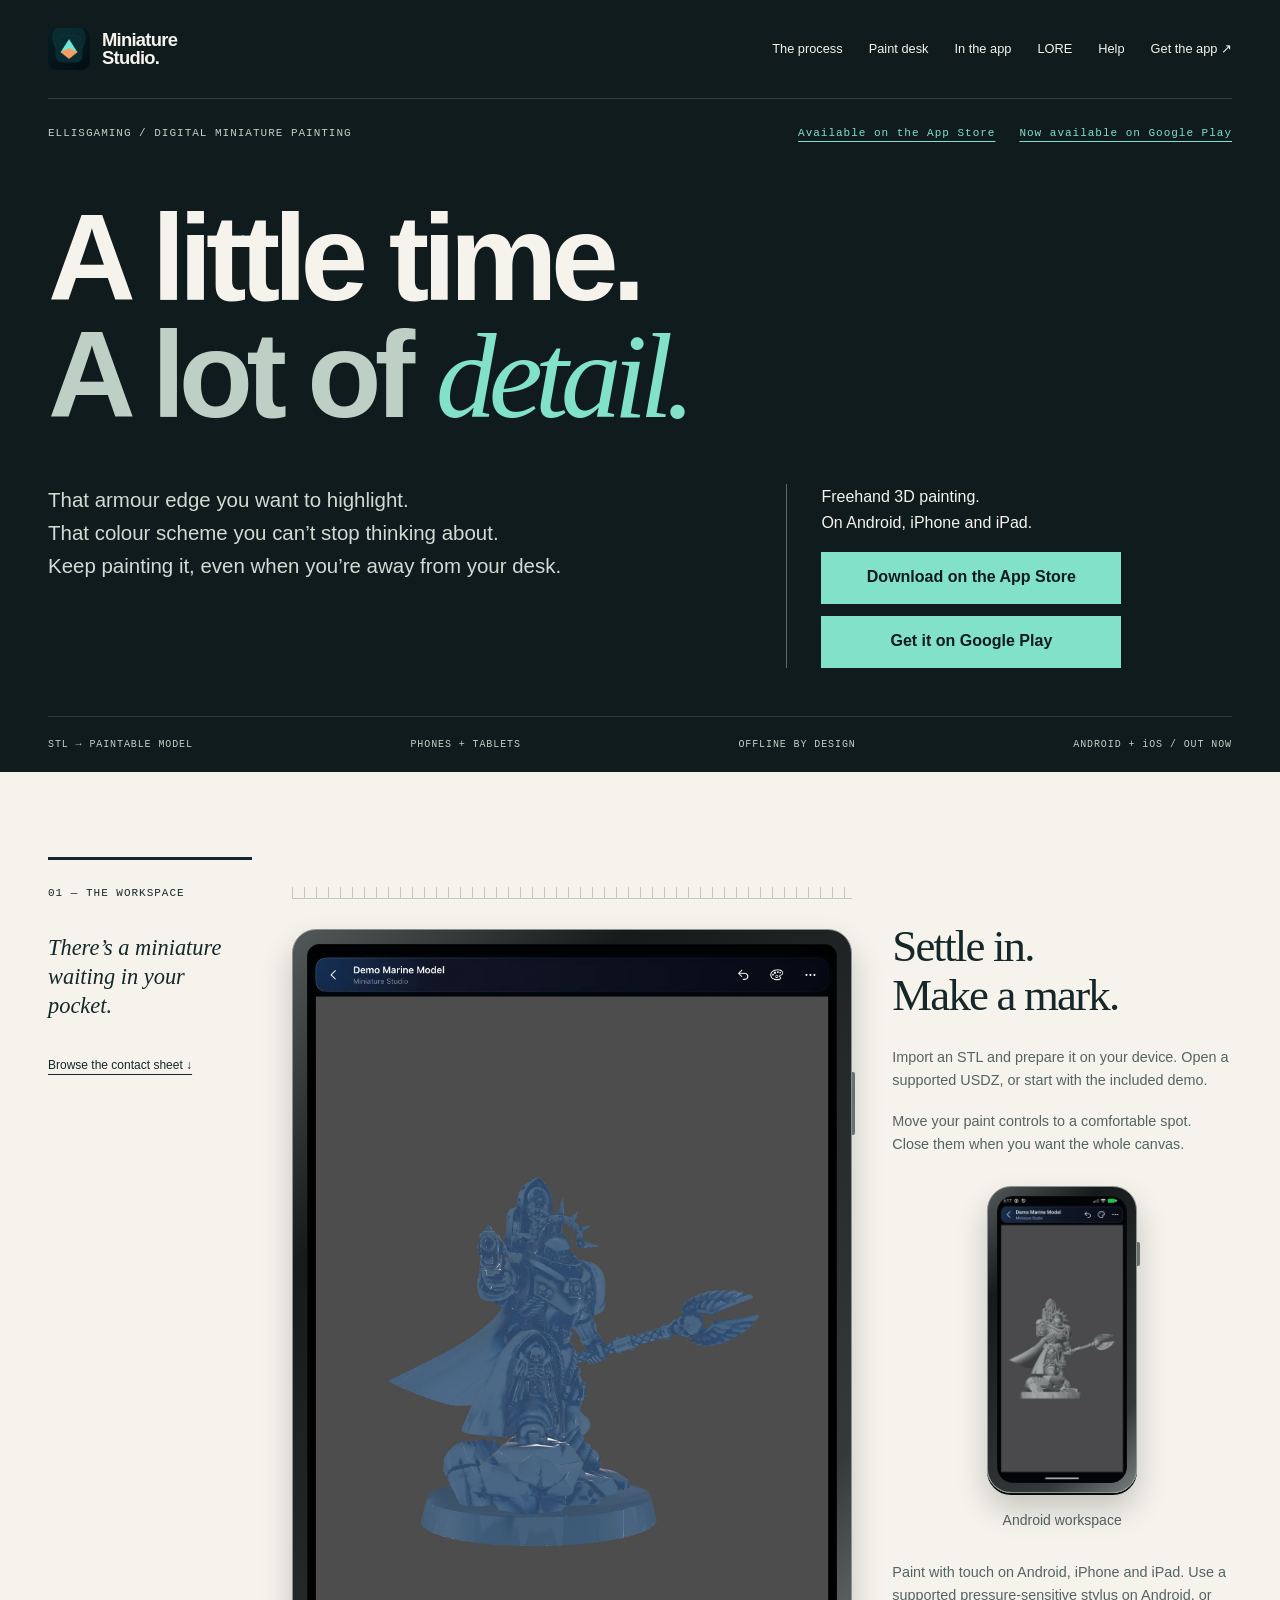
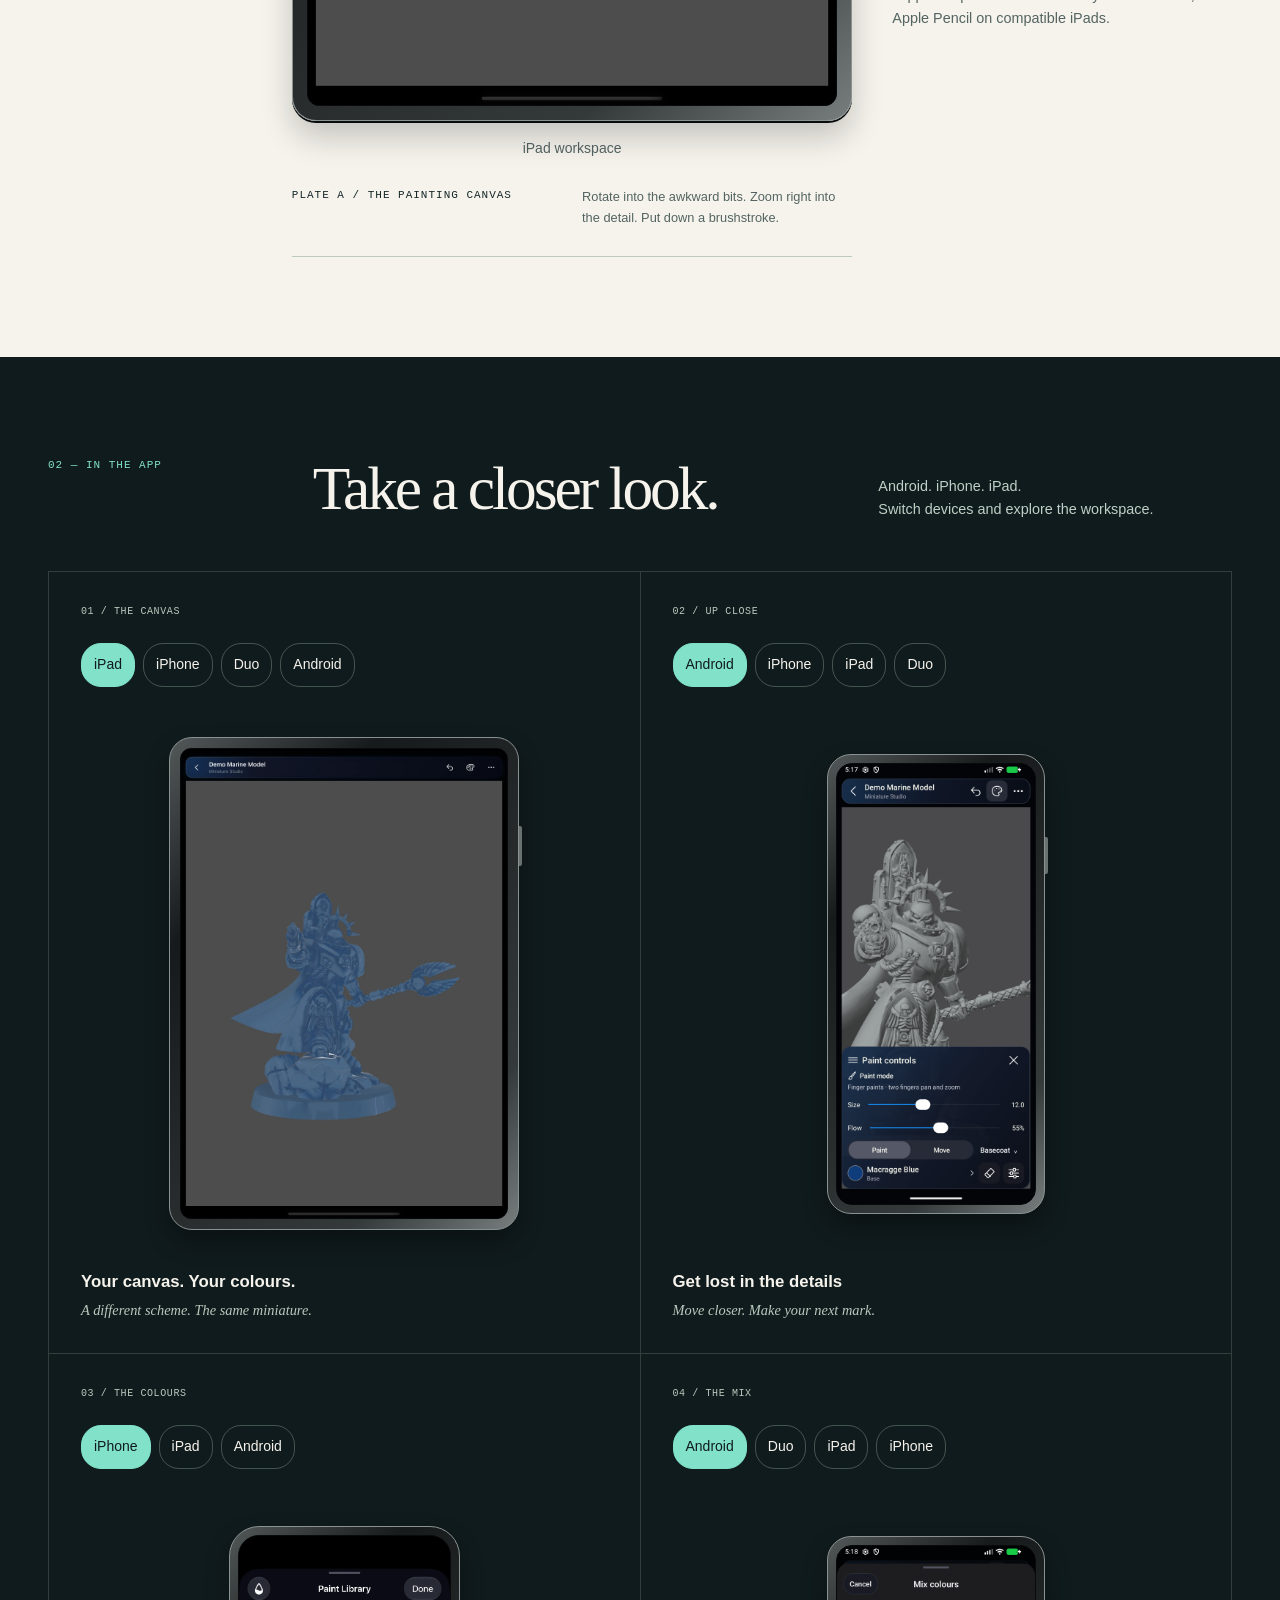
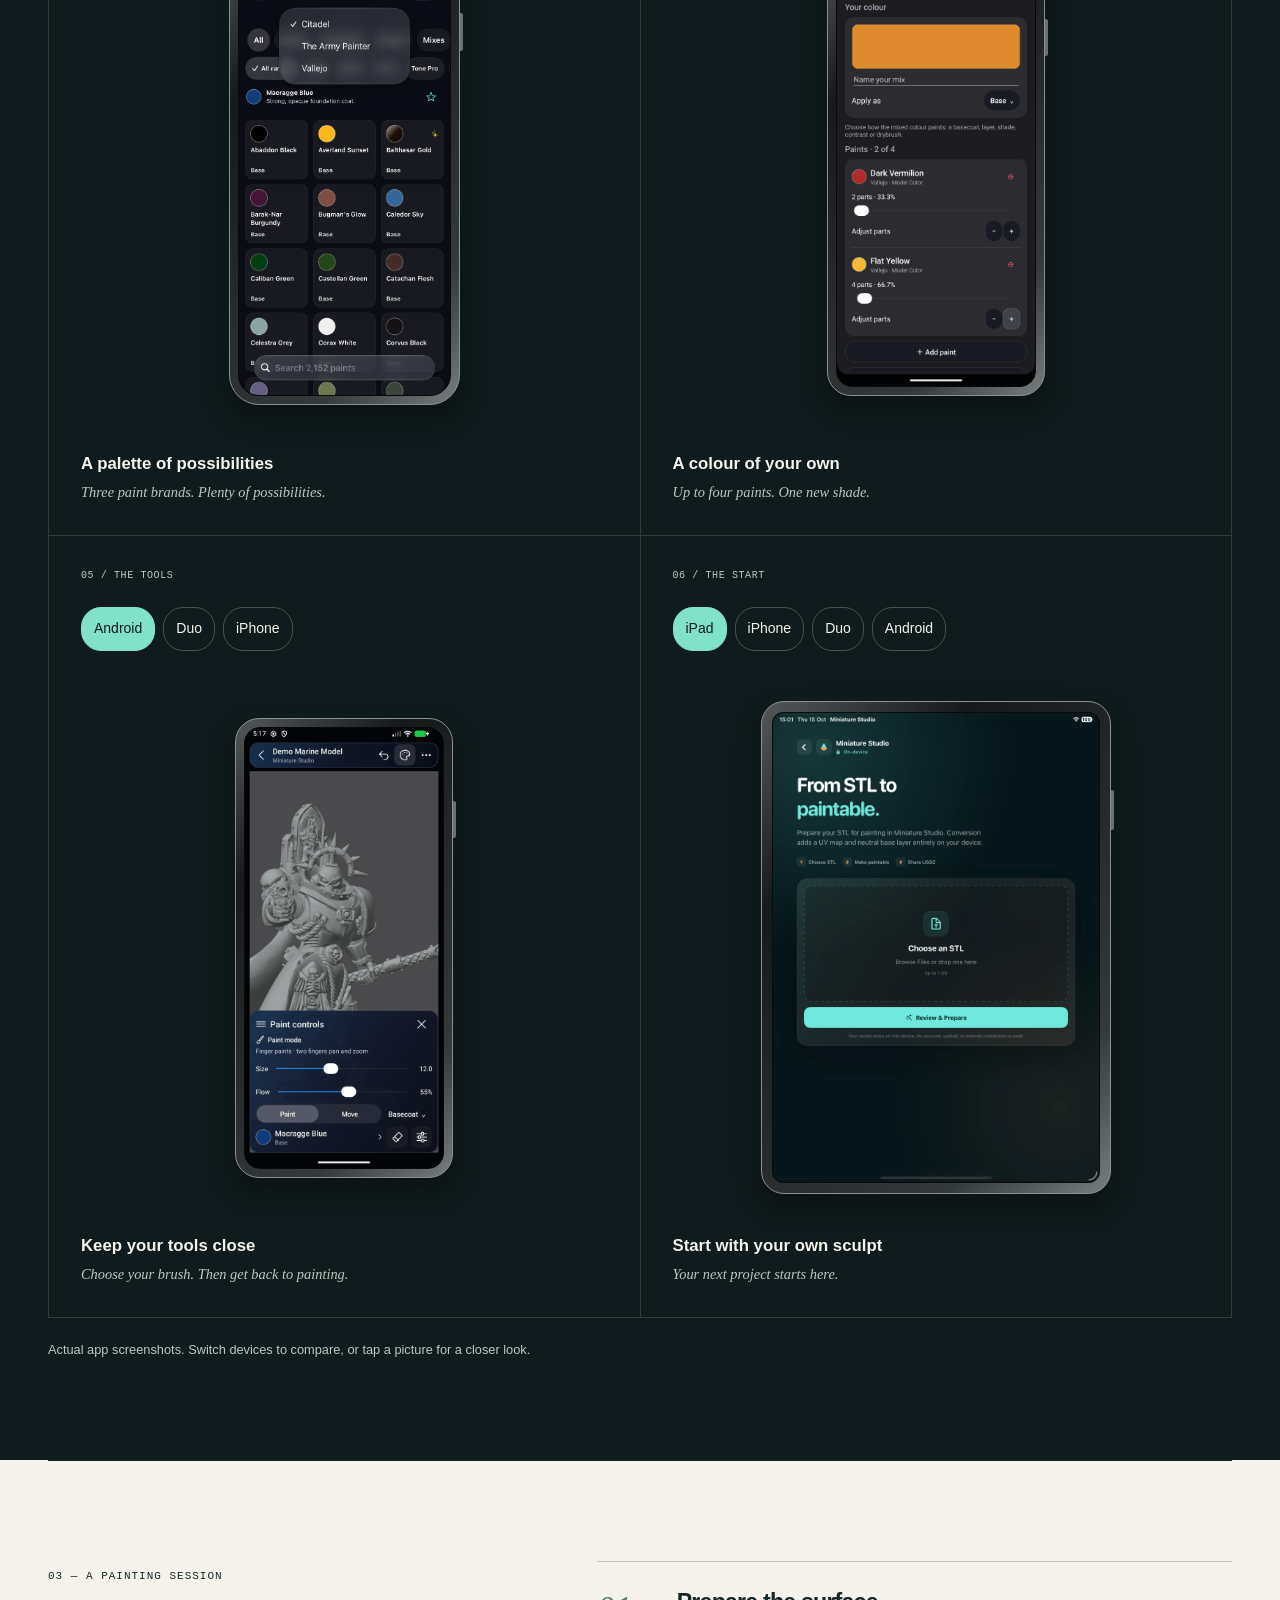
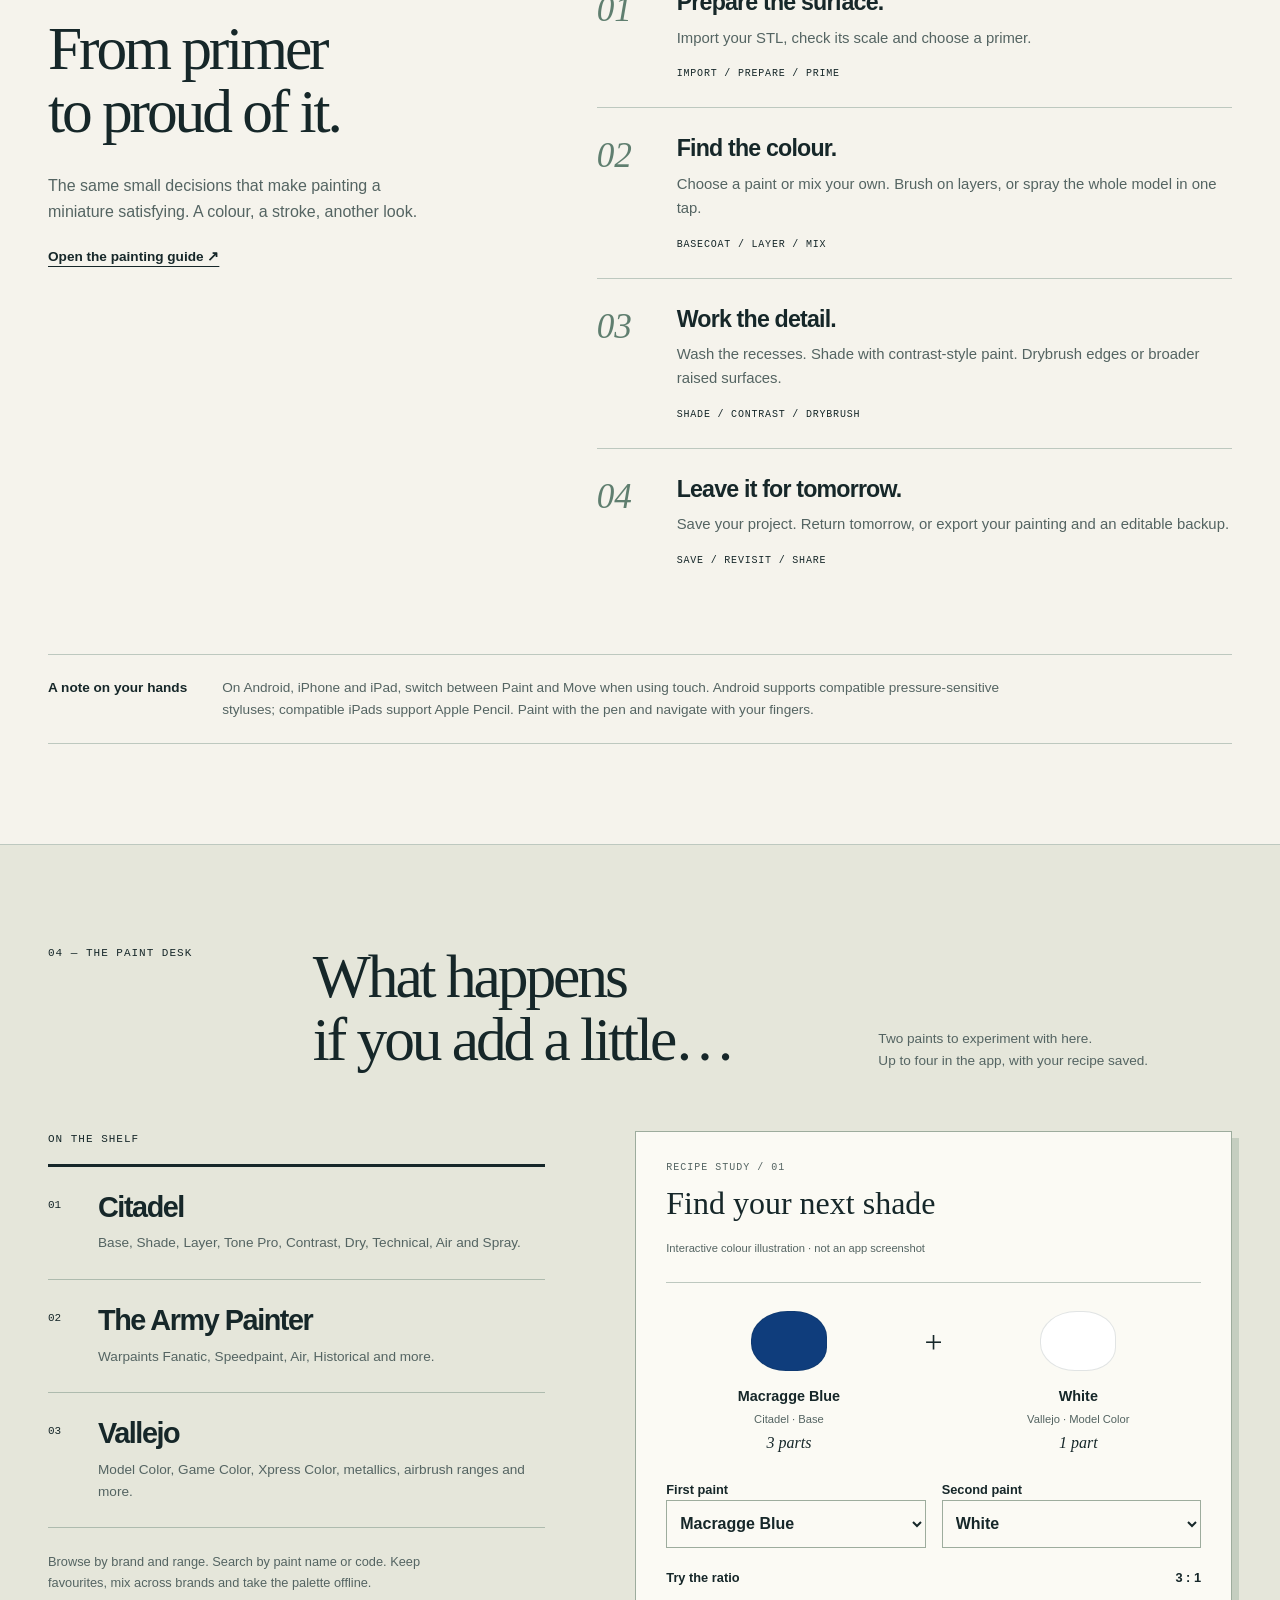
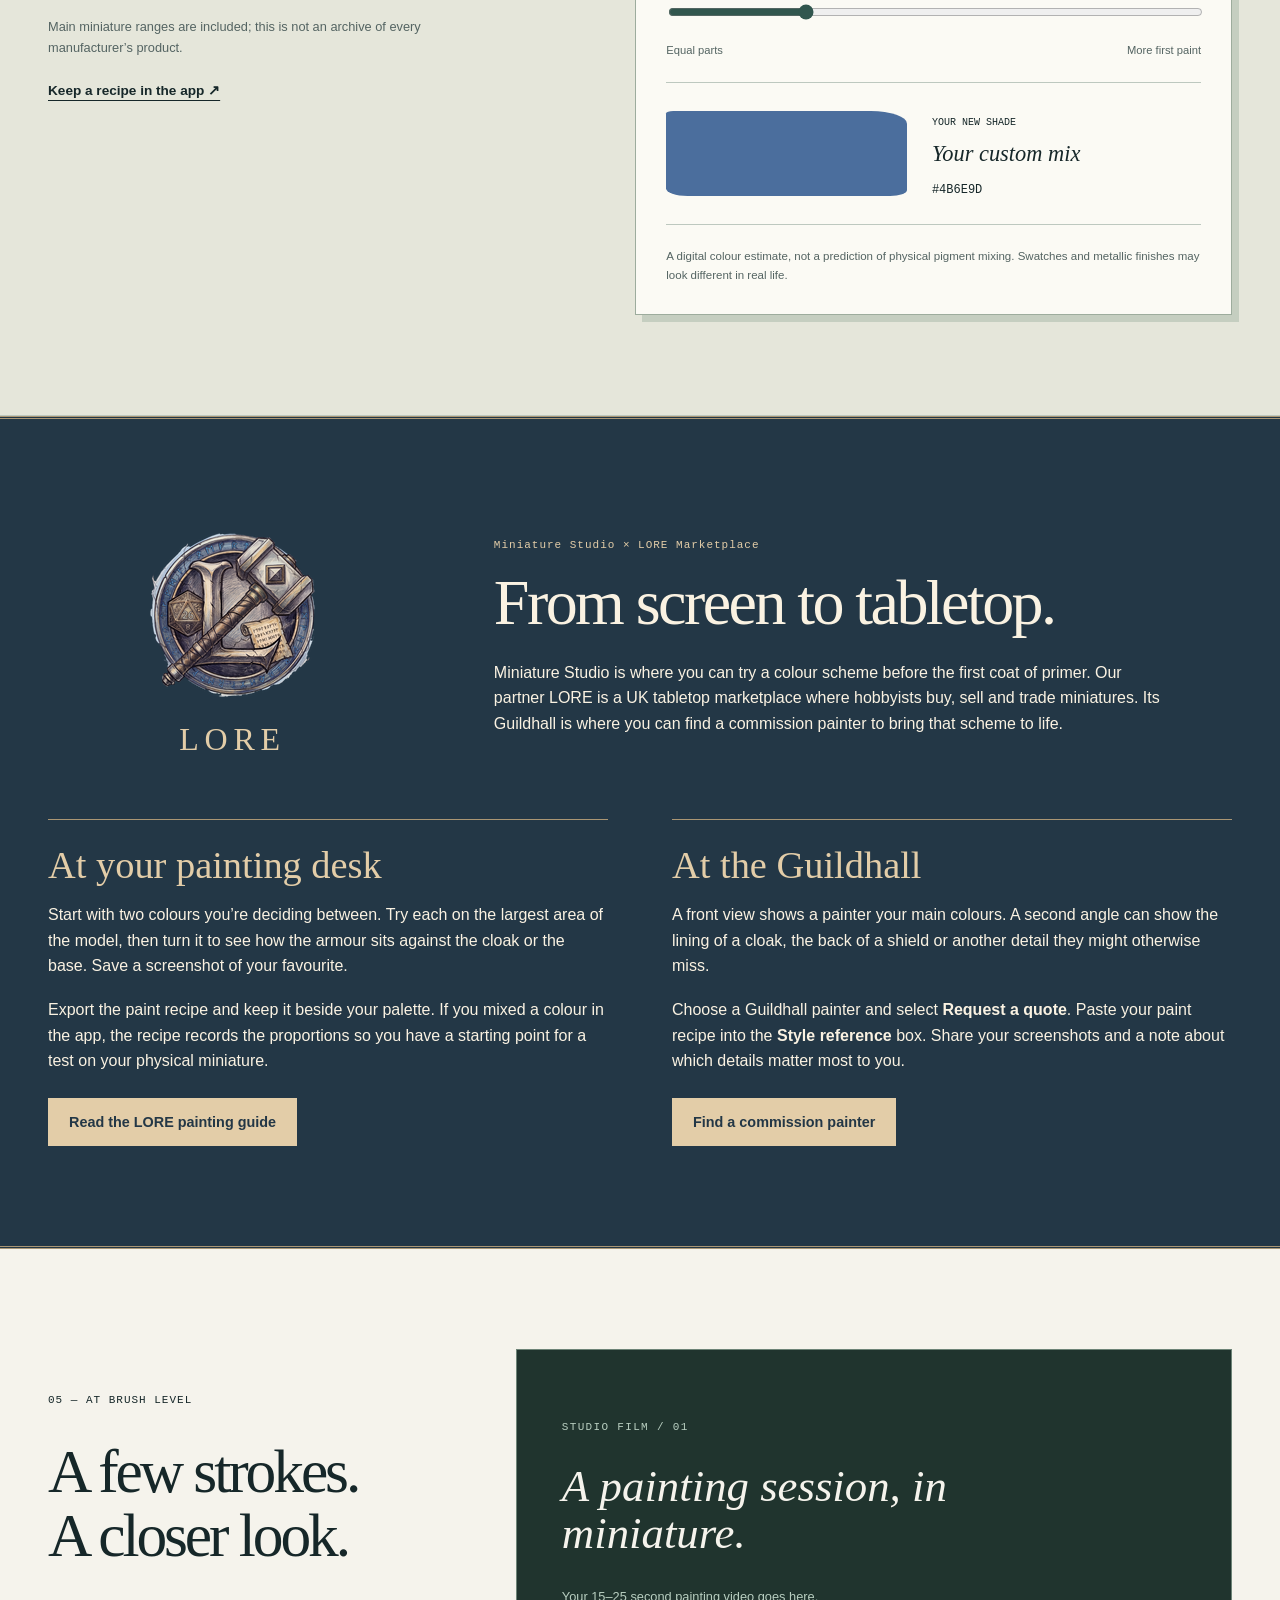
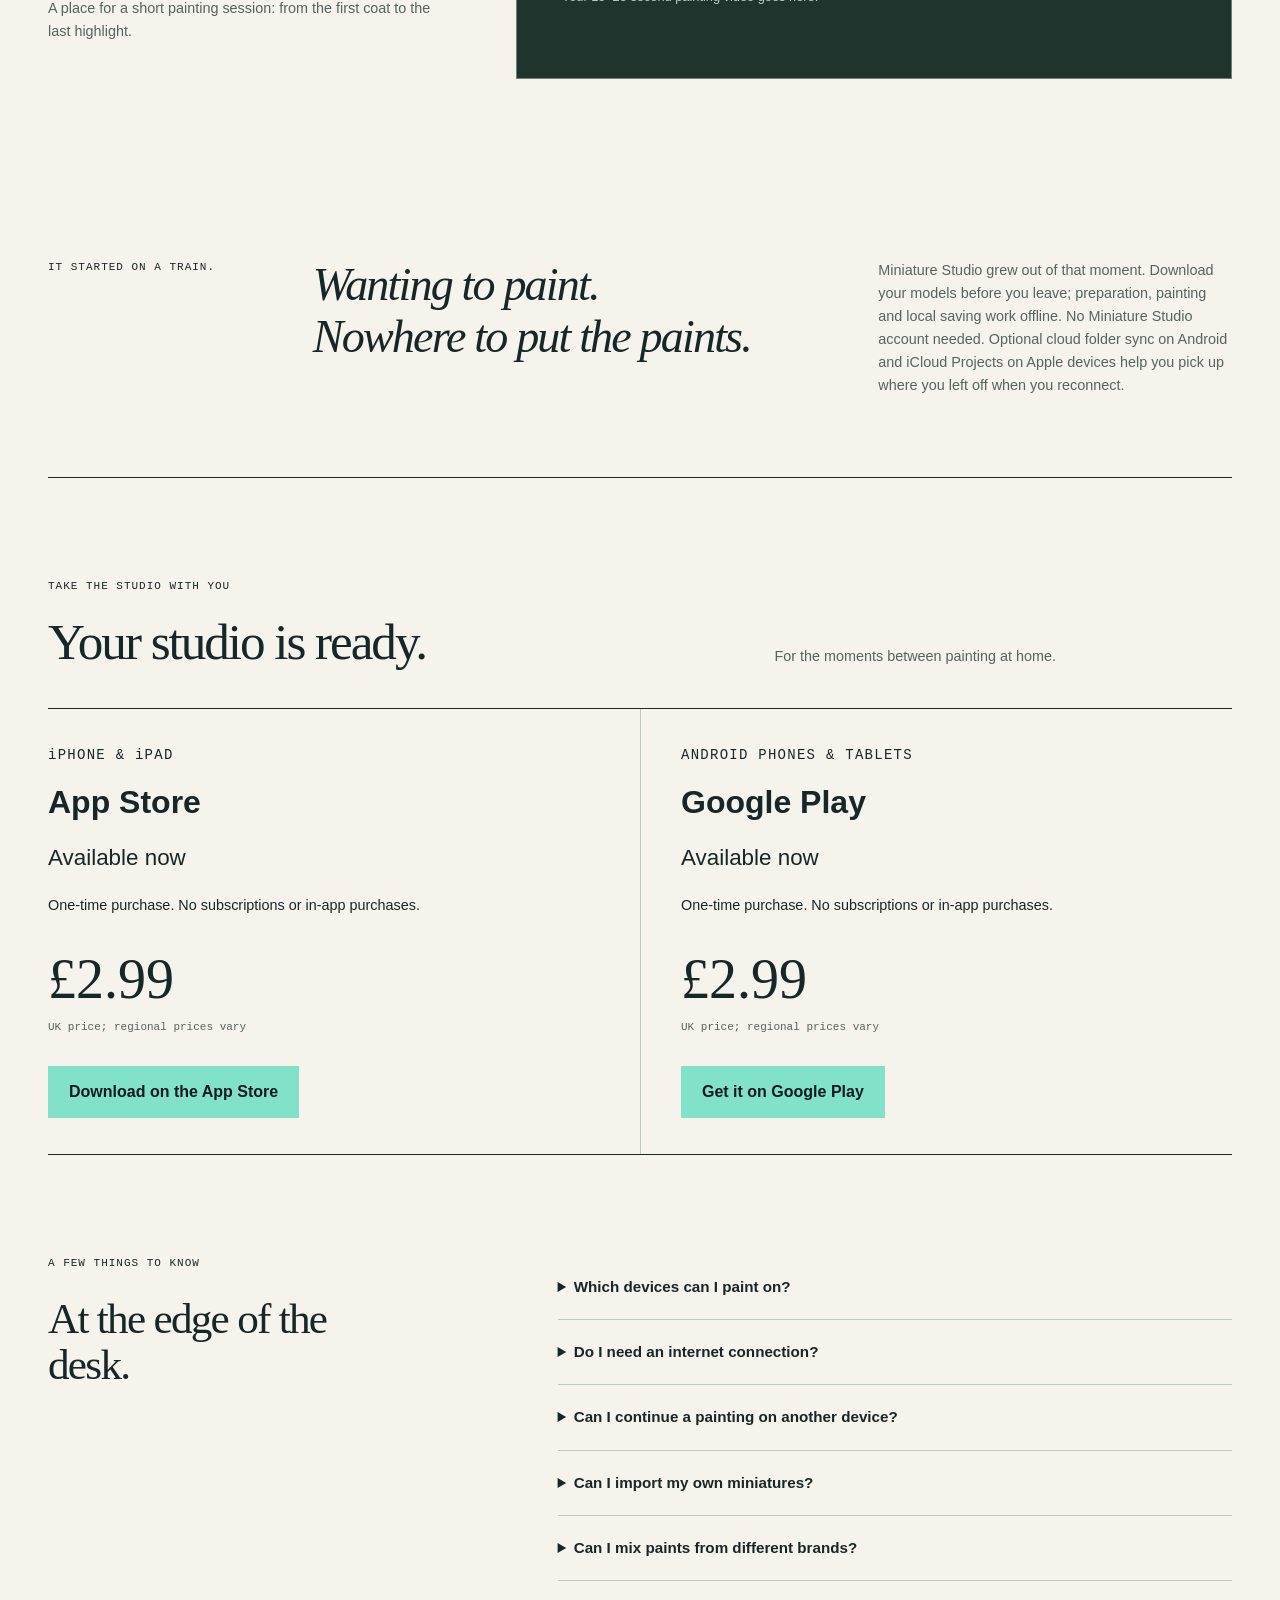
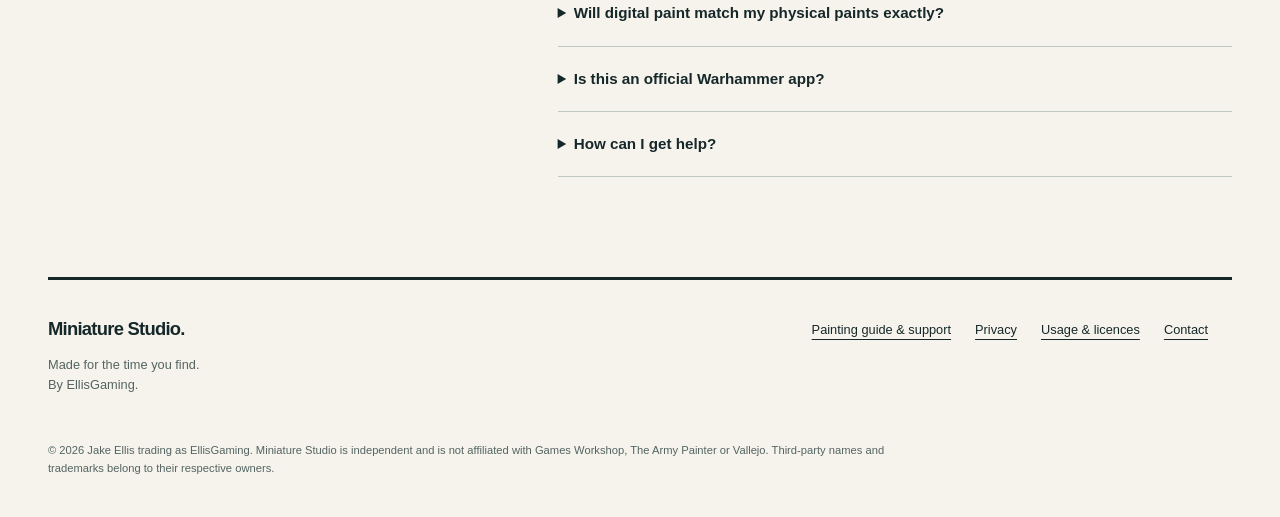
==== commit f9f29c77: "Give Android and iOS equal prominence and announce Google Play release" ====
--- a/index.html
+++ b/index.html
@@ -3,17 +3,17 @@
 <head>
   <meta charset="utf-8"><meta name="viewport" content="width=device-width, initial-scale=1">
   <title>Miniature Studio — Your painting desk, anywhere.</title>
-  <meta name="description" content="Freehand 3D miniature painting for iPhone and iPad. Explore Citadel, The Army Painter and Vallejo paint references, and mix your own colours. Available on the App Store. Google Play planned later in 2026.">
+  <meta name="description" content="Freehand 3D miniature painting for Android phones and tablets, iPhone and iPad. Explore Citadel, The Army Painter and Vallejo paint references, and mix your own colours. Available on the App Store. Available now on Google Play.">
   <meta name="theme-color" content="#101b1d">
   <meta property="og:type" content="website">
-  <meta property="og:image" content="https://miniature-studio.co.uk/assets/social-preview.png">
+  <meta property="og:image" content="https://miniature-studio.co.uk/assets/social-preview-android.jpg">
   <meta property="og:image:width" content="1200"><meta property="og:image:height" content="630">
-  <meta property="og:image:alt" content="Miniature Studio — Your painting desk, anywhere. For iPhone and iPad.">
+  <meta property="og:image:alt" content="Miniature Studio — Your painting desk, anywhere. For iPhone, iPad and Android.">
   <meta name="twitter:card" content="summary_large_image">
-  <meta name="twitter:image" content="https://miniature-studio.co.uk/assets/social-preview.png">
+  <meta name="twitter:image" content="https://miniature-studio.co.uk/assets/social-preview-android.jpg">
   <link rel="canonical" href="https://miniature-studio.co.uk/">
   <meta property="og:title" content="Miniature Studio — Your painting desk, anywhere.">
-  <meta property="og:description" content="Freehand 3D miniature painting for iPhone and iPad. Explore Citadel, The Army Painter and Vallejo paint references, and mix your own colours. Available on the App Store. Google Play planned later in 2026.">
+  <meta property="og:description" content="Freehand 3D miniature painting for Android phones and tablets, iPhone and iPad. Explore Citadel, The Army Painter and Vallejo paint references, and mix your own colours. Available on the App Store. Available now on Google Play.">
   <link rel="icon" href="assets/icon.png"><link rel="stylesheet" href="style.css"><link rel="stylesheet" href="assets/lore.css">
   <script defer src="site-config.js"></script><script defer src="launch-state.js"></script><script defer src="site.js"></script>
 </head>
@@ -22,18 +22,18 @@
 <main id="main"><div class="cover">
 <header class="header wrap"><a class="brand" href="index.html"><img src="assets/icon.png" width="42" height="42" alt=""><span>Miniature<br>Studio.</span></a><nav aria-label="Main navigation"><a href="#guide">The process</a><a href="#paints">Paint desk</a><a href="#gallery">In the app</a><a href="#lore">LORE</a><a href="help/">Help</a><a href="#release">Get the app ↗</a></nav></header>
 <section class="cover-story wrap">
-<div class="issue-line"><span>ELLISGAMING / DIGITAL MINIATURE PAINTING</span><a data-launch-text="announcement" data-launch-link href="https://apps.apple.com/app/id6821610088">Available on the App Store ↗</a></div>
+<div class="issue-line"><span>ELLISGAMING / DIGITAL MINIATURE PAINTING</span><div class="store-announcements"><a data-launch-text="announcement" data-launch-link href="https://apps.apple.com/app/id6821610088">Available on the App Store</a><a href="https://play.google.com/store/apps/details?id=com.ellisgaming.miniaturestudio">Now available on Google Play</a></div></div>
 <h1>A little time.<br><span>A lot of</span> <em>detail.</em></h1>
-<div class="cover-bottom"><p>That armour edge you want to highlight.<br>That colour scheme you can’t stop thinking about.<br>Keep painting it, even when you’re away from your desk.</p><div><p>Freehand 3D painting.<br>On your iPhone. On your iPad.</p><a data-launch-text="cta" data-launch-link class="button primary" href="https://apps.apple.com/app/id6821610088">Download now ↗</a></div></div>
-<div class="cover-spec"><span>STL → PAINTABLE MODEL</span><span>TOUCH + APPLE PENCIL</span><span>OFFLINE BY DESIGN</span><span>£2.99 / ONE-TIME PURCHASE</span></div>
+<div class="cover-bottom"><p>That armour edge you want to highlight.<br>That colour scheme you can’t stop thinking about.<br>Keep painting it, even when you’re away from your desk.</p><div class="store-downloads"><p>Freehand 3D painting.<br>On Android, iPhone and iPad.</p><div class="store-buttons"><a data-launch-text="cta" data-launch-link class="button primary" href="https://apps.apple.com/app/id6821610088">Download on the App Store</a><a class="button primary" href="https://play.google.com/store/apps/details?id=com.ellisgaming.miniaturestudio">Get it on Google Play</a></div></div></div>
+<div class="cover-spec"><span>STL → PAINTABLE MODEL</span><span>PHONES + TABLETS</span><span>OFFLINE BY DESIGN</span><span>ANDROID + iOS / OUT NOW</span></div>
 </section>
 </div>
 <section class="opening-spread wrap" id="features">
 <aside class="margin-note"><span>01 — THE WORKSPACE</span><p>There’s a miniature<br>waiting in your pocket.</p><a href="#gallery">Browse the contact sheet ↓</a></aside>
-<div class="workspace-stage"><div class="ruler" aria-hidden="true"></div><div id="hero-tablet"></div><div class="workspace-caption"><span>PLATE A / THE PAINTING CANVAS</span><p>Rotate into the awkward bits. Zoom right into the detail. Put down a brushstroke.</p></div></div>
-<div class="workspace-notes"><h2>Settle in.<br>Make a mark.</h2><p>Import an STL and prepare it on your device. Open a supported USDZ, or start with the included demo.</p><p>Move your paint controls to a comfortable spot. Close them when you want the whole canvas.</p><div id="hero-phone"></div><p class="small">Finger painting on iPhone and iPad.<br>Apple Pencil is optional on compatible iPads.</p></div>
+<div class="workspace-stage"><div class="ruler" aria-hidden="true"></div><div id="hero-tablet"></div><p class="device-caption">iPad workspace</p><div class="workspace-caption"><span>PLATE A / THE PAINTING CANVAS</span><p>Rotate into the awkward bits. Zoom right into the detail. Put down a brushstroke.</p></div></div>
+<div class="workspace-notes"><h2>Settle in.<br>Make a mark.</h2><p>Import an STL and prepare it on your device. Open a supported USDZ, or start with the included demo.</p><p>Move your paint controls to a comfortable spot. Close them when you want the whole canvas.</p><div id="hero-phone"></div><p class="small">Paint with touch on Android, iPhone and iPad. Use a supported pressure-sensitive stylus on Android, or Apple Pencil on compatible iPads.</p></div>
 </section>
-<section class="gallery-section section" id="gallery"><div class="wrap"><div class="contact-heading"><span>02 — IN THE APP</span><h2>Take a closer look.</h2><p>Big pictures. Small details.<br>Tap a screenshot to explore.</p></div><div id="gallery-grid" class="gallery-grid"></div><noscript><p>Enable JavaScript to view the screenshot gallery.</p></noscript><p class="small">Device-framed spaces for release screenshots. Select an available picture to enlarge it.</p></div></section>
+<section class="gallery-section section" id="gallery"><div class="wrap"><div class="contact-heading"><span>02 — IN THE APP</span><h2>Take a closer look.</h2><p>Android. iPhone. iPad.<br>Switch devices and explore the workspace.</p></div><div id="gallery-grid" class="gallery-grid"></div><noscript><p>Enable JavaScript to view the screenshot gallery.</p></noscript><p class="small">Device-framed spaces for release screenshots. Select an available picture to enlarge it.</p></div></section>
 <section class="process wrap section" id="guide">
 <div class="chapter"><span>03 — A PAINTING SESSION</span><h2>From primer<br>to proud of it.</h2><p>The same small decisions that make painting a miniature satisfying. A colour, a stroke, another look.</p><a class="text-link" href="help/">Open the painting guide ↗</a></div>
 <ol class="process-list">
@@ -42,7 +42,7 @@
 <li><span>03</span><div><h3>Work the detail.</h3><p>Wash the recesses. Shade with contrast-style paint. Drybrush edges or broader raised surfaces.</p><small>SHADE / CONTRAST / DRYBRUSH</small></div></li>
 <li><span>04</span><div><h3>Leave it for tomorrow.</h3><p>Save your project. Return tomorrow, or export your painting and an editable backup.</p><small>SAVE / REVISIT / SHARE</small></div></li>
 </ol>
-<div class="gesture-note"><strong>A note on your hands</strong><p>With touch, switch between Paint and Move. On iPad with Apple Pencil, the Pencil paints, one finger rotates, two fingers move and pinching zooms.</p></div>
+<div class="gesture-note"><strong>A note on your hands</strong><p>On Android, iPhone and iPad, switch between Paint and Move when using touch. Android supports compatible pressure-sensitive styluses; compatible iPads support Apple Pencil. Paint with the pen and navigate with your fingers.</p></div>
 </section>
 <section id="paints" class="paint-desk section"><div class="wrap">
 <div class="desk-heading"><span>04 — THE PAINT DESK</span><h2>What happens<br>if you add a little…</h2><p>Two paints to experiment with here.<br>Up to four in the app, with your recipe saved.</p></div>
@@ -81,9 +81,9 @@
   </div>
 </section>
 <section class="session-film wrap section" id="demo"><div><span class="eyebrow">05 — AT BRUSH LEVEL</span><h2>A few strokes.<br>A closer look.</h2><p>A place for a short painting session: from the first coat to the last highlight.</p></div><div id="painting-video"></div></section>
-<section class="travel-note wrap"><span>IT STARTED ON A TRAIN.</span><p>Wanting to paint.<br>Nowhere to put the paints.</p><div>Miniature Studio grew out of that moment. Download your models before you leave; preparation, painting and local saving work offline. No Miniature Studio account needed. Optional iCloud Projects lets you pick up on your other Apple devices when you reconnect.</div></section>
-<section id="release" class="wrap section"><div class="section-heading"><div><p class="eyebrow">TAKE THE STUDIO WITH YOU</p><h2 data-launch-text="heading">Your studio is ready.</h2></div><p>For the moments between painting at home.</p></div><div class="release-grid"><article class="release-card apple"><span class="platform-label">iPHONE & iPAD</span><h3>App Store</h3><p class="release-date" data-launch-text="status" id="apple-status">Available now</p><p>One-time purchase. No subscriptions or in-app purchases.</p><p class="price">£2.99 <small data-launch-text="price">UK price; regional prices vary</small></p><a data-launch-text="cta" data-launch-link id="apple-link" class="button primary" href="https://apps.apple.com/app/id6821610088" >Download now ↗</a></article><article class="release-card android"><span class="platform-label">ANDROID PHONES & TABLETS</span><h3>Google Play</h3><p class="release-date" id="android-status">Later in 2026</p><p>An Android edition is planned for later in 2026. We’ll share the release date here when it’s confirmed.</p><p class="availability" id="android-note">Android release date to be announced.</p><a id="android-link" class="text-link" href="mailto:miniaturestudio4@gmail.com?subject=Miniature%20Studio%20for%20Android">Get in touch ↗</a></article></div></section>
-<section class="wrap faq section"><p class="eyebrow">A FEW THINGS TO KNOW</p><h2>At the edge of the desk.</h2><details><summary>Does it work on iPhone as well as iPad?</summary><p>Yes. Miniature Studio supports touch painting on both iPhone and iPad. Apple Pencil is optional and works on compatible iPads.</p></details><details><summary>Do I need an internet connection?</summary><p>Core preparation, painting and local saving work offline. Download source models and synced projects before you travel. Optional iCloud syncing, online sharing and website links need a connection.</p></details><details><summary>Can I continue a painting on another device?</summary><p>Yes. In version 1.7, enable optional iCloud Projects on your iPhone and iPad using the same Apple Account with iCloud Drive enabled. Saved changes sync after you close the model and return to the library. Downloaded projects still work offline. Sync uses your iCloud storage, and deleting a synced project also removes it from your other devices when they connect. <a href="help/#icloud-projects">Set up iCloud Projects ↗</a></p></details><details><summary>Can I import my own miniatures?</summary><p>Yes. Prepare STL models on your device, or open supported USDZ files. Very dense models may need a lighter working mesh. Only import and share files you have permission to use.</p></details><details><summary>Can I mix paints from different brands?</summary><p>Yes. Choose Mix colours in the Paint Library, add up to four supported paints and adjust the number of parts for each. You can combine brands, name the result and save it. Ratios are kept in the recipe. Clear mediums and reference-only effects are not mixing ingredients.</p></details><details><summary>Will digital paint match my physical paints exactly?</summary><p>Colours and brush effects are digital approximations. Screens, lighting and real paint finishes all affect appearance. Specialist entries marked reference-only do not simulate their physical effects.</p></details><details><summary>Is this an official Warhammer app?</summary><p>No. Miniature Studio is an independent app by EllisGaming and is not affiliated with, endorsed by or sponsored by Games Workshop, The Army Painter or Vallejo. Third-party paint names are used for identification and reference.</p></details><details><summary>How can I get help?</summary><p>Visit our <a href="help/">support page</a> or email <a href="mailto:miniaturestudio4@gmail.com">miniaturestudio4@gmail.com</a>. Include your device, app version and a description of the issue.</p></details></section>
+<section class="travel-note wrap"><span>IT STARTED ON A TRAIN.</span><p>Wanting to paint.<br>Nowhere to put the paints.</p><div>Miniature Studio grew out of that moment. Download your models before you leave; preparation, painting and local saving work offline. No Miniature Studio account needed. Optional cloud folder sync on Android and iCloud Projects on Apple devices help you pick up where you left off when you reconnect.</div></section>
+<section id="release" class="wrap section"><div class="section-heading"><div><p class="eyebrow">TAKE THE STUDIO WITH YOU</p><h2 data-launch-text="heading">Your studio is ready.</h2></div><p>For the moments between painting at home.</p></div><div class="release-grid"><article class="release-card apple"><span class="platform-label">iPHONE & iPAD</span><h3>App Store</h3><p class="release-date" data-launch-text="status" id="apple-status">Available now</p><p>One-time purchase. No subscriptions or in-app purchases.</p><p class="price">£2.99 <small data-launch-text="price">UK price; regional prices vary</small></p><a data-launch-text="cta" data-launch-link id="apple-link" class="button primary" href="https://apps.apple.com/app/id6821610088" >Download on the App Store</a></article><article class="release-card android"><span class="platform-label">ANDROID PHONES & TABLETS</span><h3>Google Play</h3><p class="release-date" id="android-status">Available now</p><p id="android-note">One-time purchase. No subscriptions or in-app purchases.</p><p class="price">£2.99 <small>UK price; regional prices vary</small></p><a id="android-link" class="button primary" href="https://play.google.com/store/apps/details?id=com.ellisgaming.miniaturestudio">Get it on Google Play</a></article></div></section>
+<section class="wrap faq section"><p class="eyebrow">A FEW THINGS TO KNOW</p><h2>At the edge of the desk.</h2><details><summary>Which devices can I paint on?</summary><p>Miniature Studio is available on iPhone, iPad and Android phones and tablets. All support touch painting. A compatible pressure-sensitive stylus is optional on Android, and Apple Pencil is optional on compatible iPads.</p></details><details><summary>Do I need an internet connection?</summary><p>Core preparation, painting and local saving work offline. Download source models and synced projects before you travel. Optional cloud folder sync on Android, iCloud syncing on Apple devices, online sharing and website links need a connection.</p></details><details><summary>Can I continue a painting on another device?</summary><p>Yes. On Android, choose a cloud-backed folder through <a href="help/#android-cloud-folder">Cloud folder sync</a>. On iPhone and iPad, use <a href="help/#icloud-projects">iCloud Projects</a> with the same Apple Account. To move between Android and Apple devices, export an editable .miniaturestudio project and import it on the other device. The two cloud systems do not sync directly. Keep an independent backup before deleting synced projects.</p></details><details><summary>Can I import my own miniatures?</summary><p>Yes. Prepare STL models on your device, or open supported USDZ files. Very dense models may need a lighter working mesh. Only import and share files you have permission to use.</p></details><details><summary>Can I mix paints from different brands?</summary><p>Yes. Choose Mix colours in the Paint Library, add up to four supported paints and adjust the number of parts for each. You can combine brands, name the result and save it. Ratios are kept in the recipe. Clear mediums and reference-only effects are not mixing ingredients.</p></details><details><summary>Will digital paint match my physical paints exactly?</summary><p>Colours and brush effects are digital approximations. Screens, lighting and real paint finishes all affect appearance. Specialist entries marked reference-only do not simulate their physical effects.</p></details><details><summary>Is this an official Warhammer app?</summary><p>No. Miniature Studio is an independent app by EllisGaming and is not affiliated with, endorsed by or sponsored by Games Workshop, The Army Painter or Vallejo. Third-party paint names are used for identification and reference.</p></details><details><summary>How can I get help?</summary><p>Visit our <a href="help/">support page</a> or email <a href="mailto:miniaturestudio4@gmail.com">miniaturestudio4@gmail.com</a>. Include your device, app version and a description of the issue.</p></details></section>
 </main>
 <footer class="wrap footer"><div><a class="brand" href="index.html">Miniature Studio.</a><p>Made for the time you find.<br>By EllisGaming.</p></div><div><a href="help/">Painting guide & support</a><a href="policy/">Privacy</a><a href="usage/">Usage &amp; licences</a><a href="mailto:miniaturestudio4@gmail.com">Contact</a><div id="social-links"></div></div><p class="legal">© 2026 Jake Ellis trading as EllisGaming. Miniature Studio is independent and is not affiliated with Games Workshop, The Army Painter or Vallejo. Third-party names and trademarks belong to their respective owners.</p></footer>
 
--- a/style.css
+++ b/style.css
@@ -89,3 +89,24 @@
 @media(max-width:1000px){.information-layout{gap:40px;grid-template-columns:minmax(180px,1fr) minmax(0,2fr)}}
 @media(max-width:720px){.information-cover{padding-block:28px 36px}.information-cover h1{font-size:clamp(48px,10vw,72px);margin-block:24px}.information-intro{display:block}.information-intro .text-link{margin-top:22px}.information-layout{display:block;padding-block:32px 54px}.information-index{margin-bottom:36px}.information-index nav{display:grid;grid-template-columns:1fr 1fr;gap:0 20px;justify-content:start}.information-index nav a{font-size:.8rem}.information-index>.small{max-width:440px}.information-contact{grid-template-columns:1fr;gap:24px}.information-page .header{align-items:center}.information-page .header nav{max-width:none;gap:4px 14px}}
 @media(max-width:380px){.information-index nav{grid-template-columns:1fr}.information-page .header{gap:12px}.information-page .header nav{gap:2px 10px;font-size:.7rem}}
+
+/* Store links for the Apple and Android releases. */
+.store-announcements{display:flex;flex-wrap:wrap;gap:12px 24px;justify-content:flex-end}
+.cover-bottom>.store-downloads{display:flex;flex-direction:column;align-items:flex-start;justify-content:center;gap:16px;font-size:1rem}
+.store-buttons{display:flex;flex-wrap:wrap;gap:12px}
+.store-buttons .button{margin:0;font-size:1rem}
+@media(max-width:720px){.store-announcements{justify-content:flex-start;gap:0 20px}}
+
+/* Both platforms share the same visual weight and accessible controls. */
+.store-buttons{display:grid;grid-template-columns:1fr;width:100%;max-width:300px}
+.store-buttons .button{width:100%;min-height:52px}
+.release-grid{grid-template-columns:repeat(2,minmax(0,1fr))}
+.release-card{display:flex;flex-direction:column;align-items:flex-start}
+.release-card .button{margin-top:auto;min-height:52px;font-size:1rem}
+.release-card .platform-label{font-size:.875rem}
+.device-caption{margin-top:16px;text-align:center;font-size:.875rem;color:var(--muted)}
+.device-android{padding:9px;border-radius:24px;max-width:240px}
+.device-android .device-screen{border-radius:16px}
+.gallery-item .screenshot-open .device-android{width:218px;padding:8px;border-radius:24px}
+.gallery-item .device-switch button{min-height:44px;font-size:.875rem}
+@media(max-width:720px){.release-grid{grid-template-columns:1fr}.gallery-item .screenshot-open .device-android{width:184px}}
